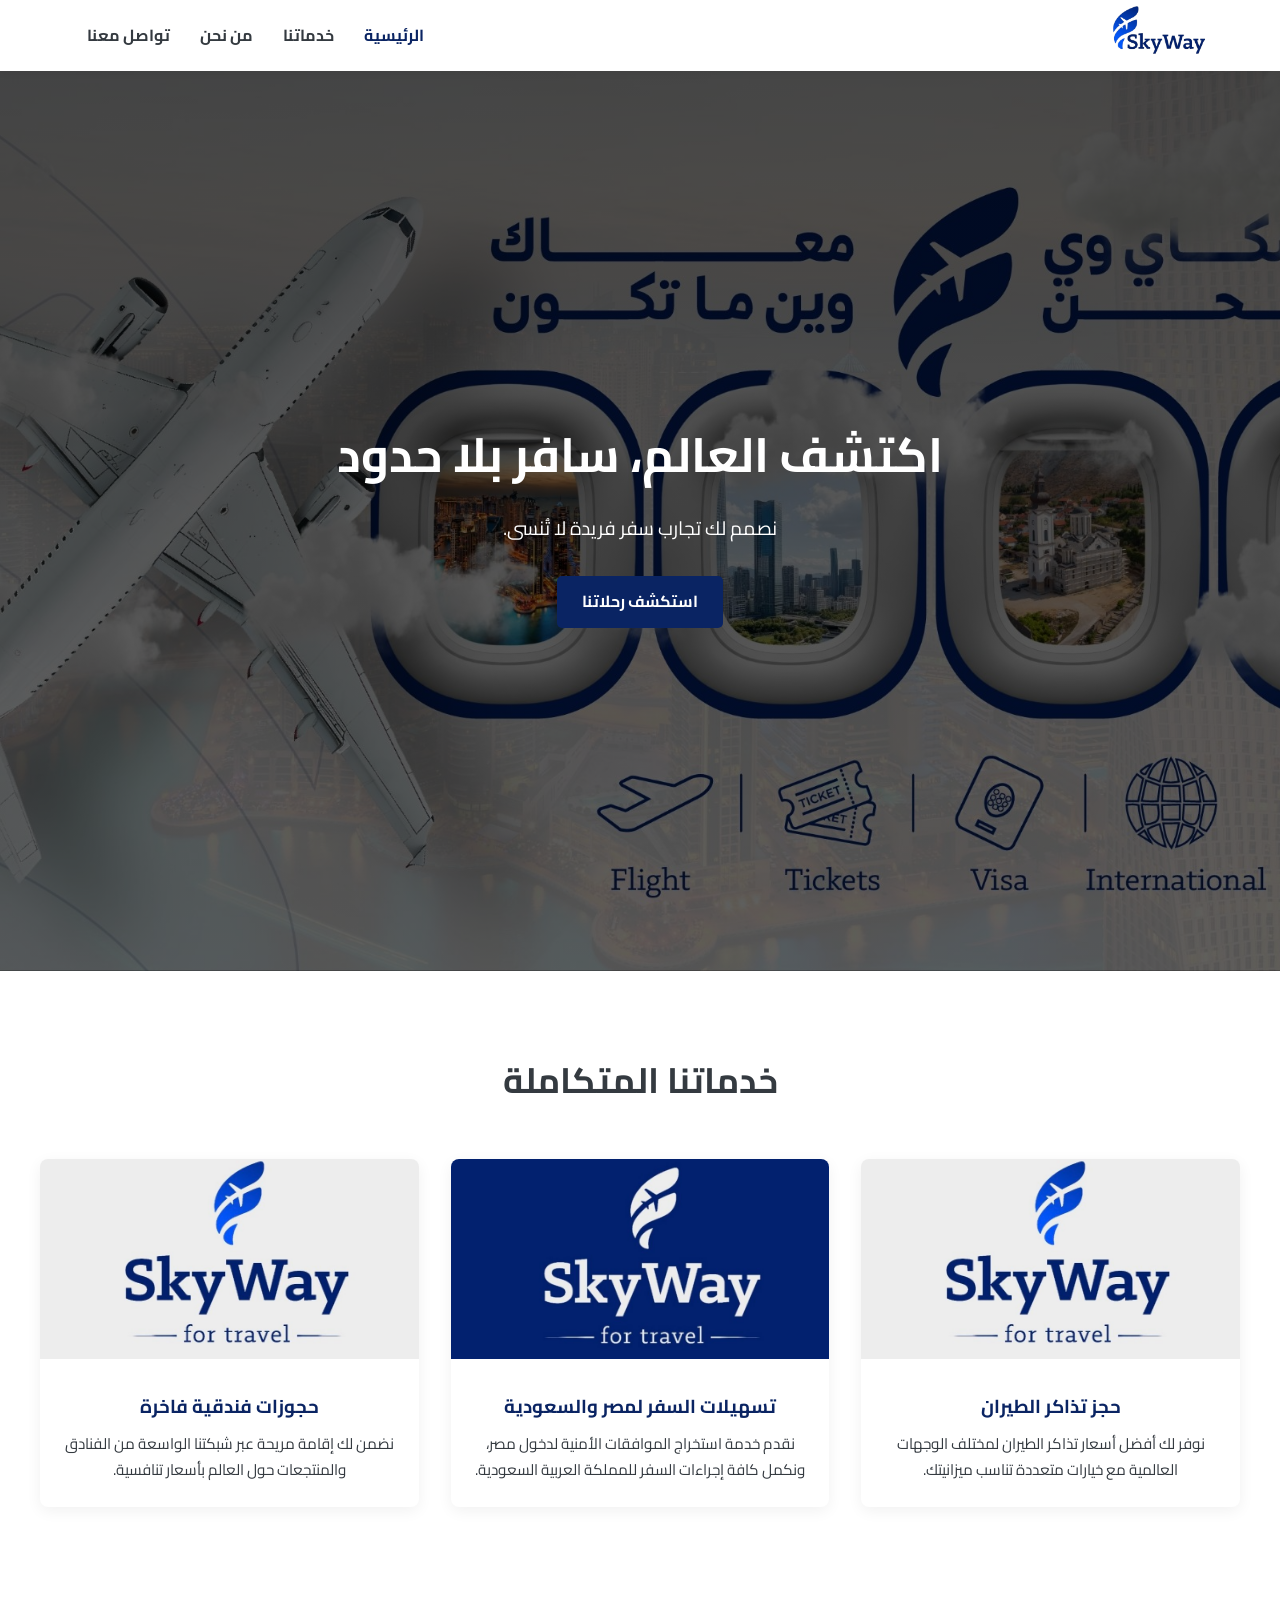
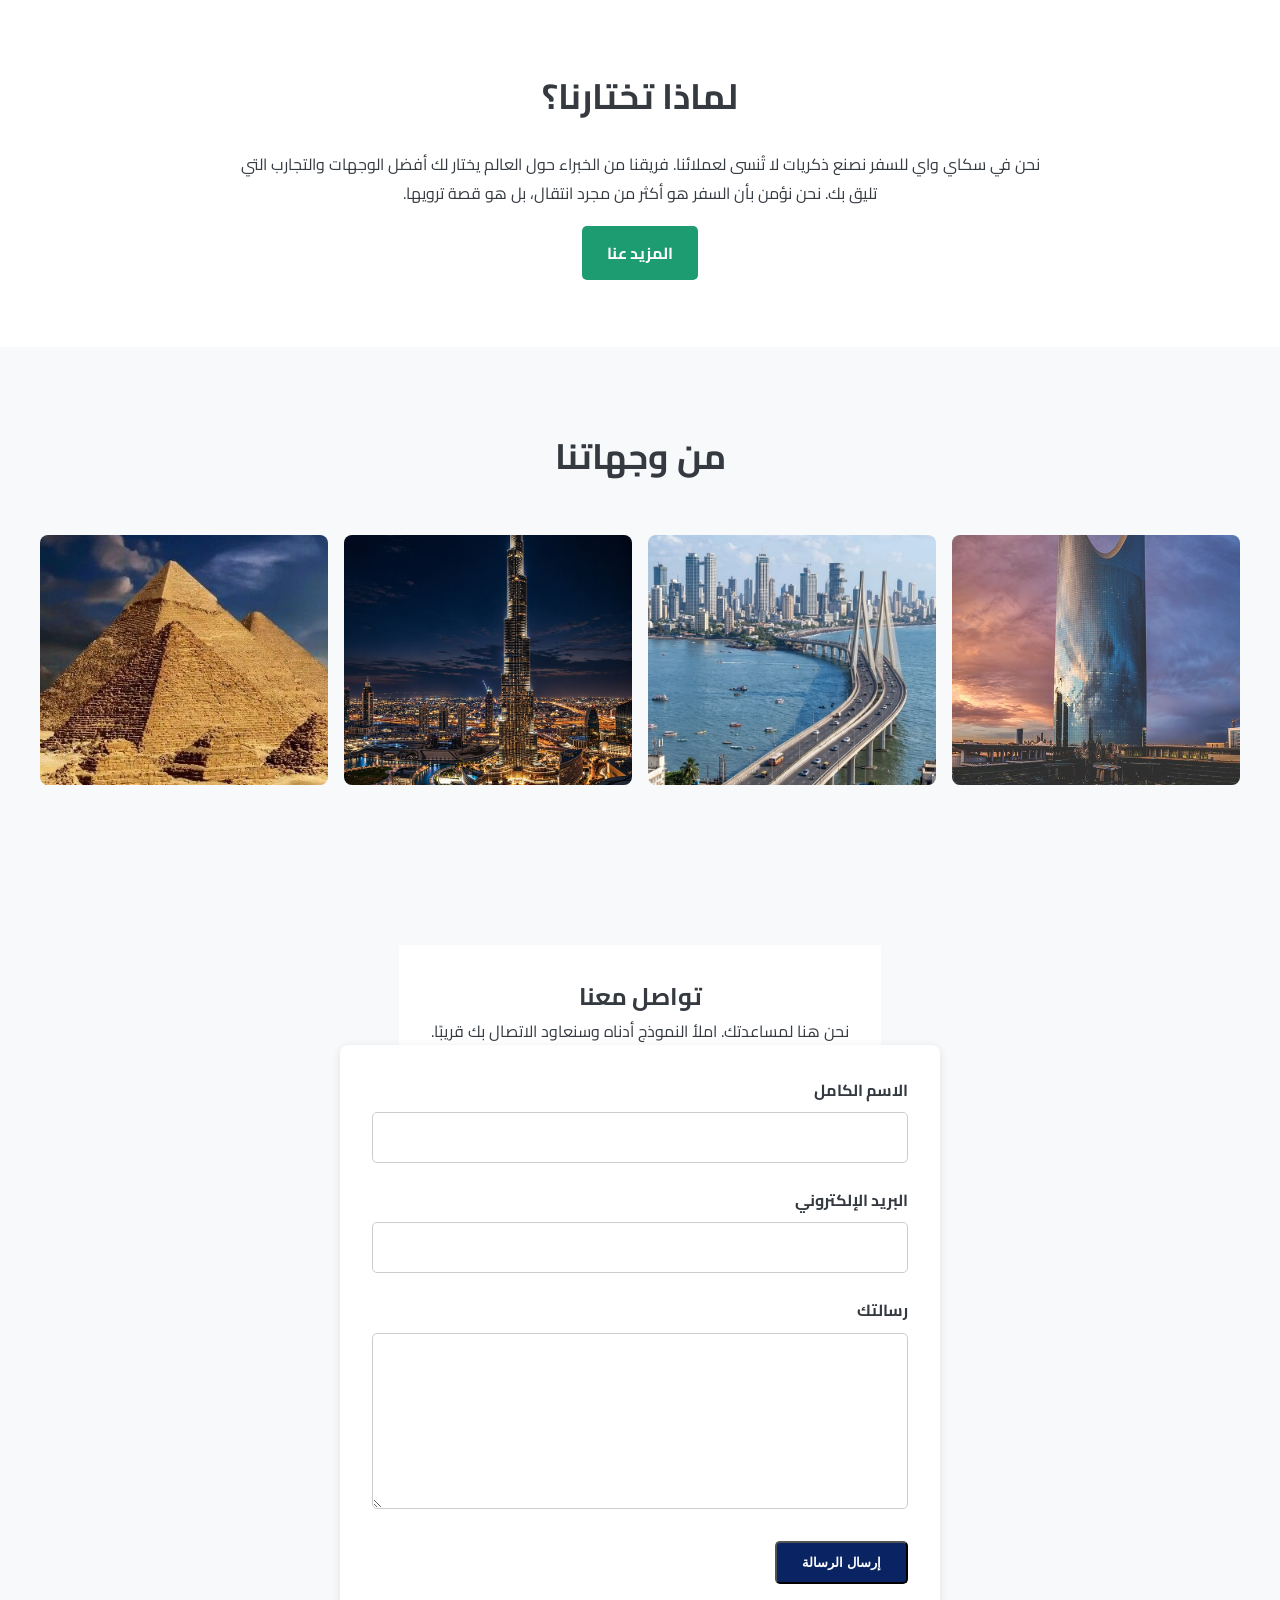
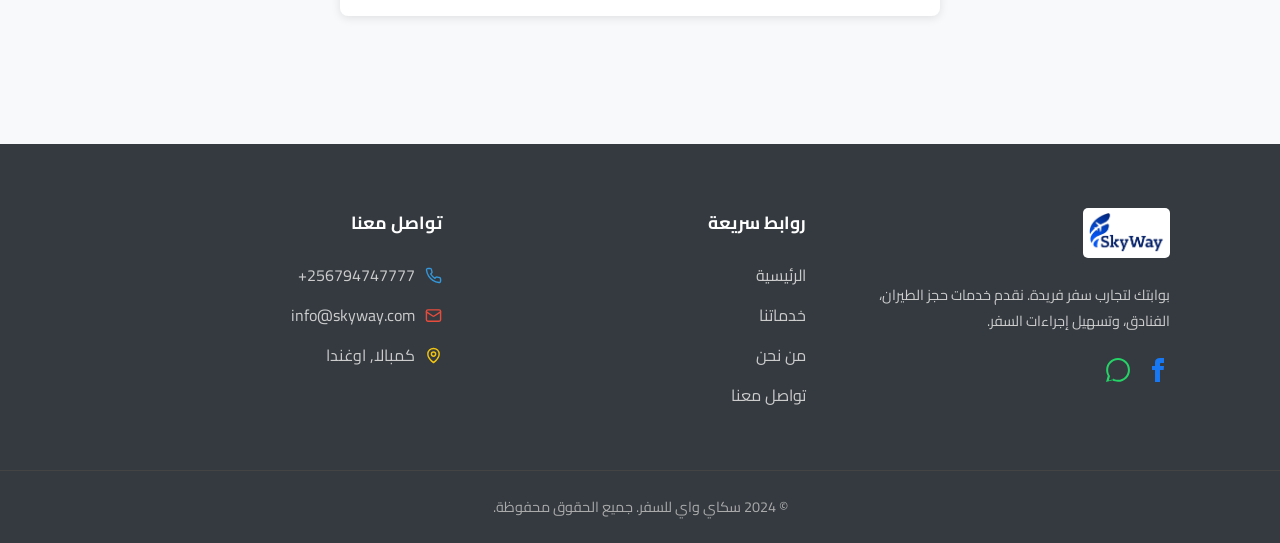
==== index.html @ f2ff0765 "Add files via upload" ====
<!DOCTYPE html>
<html lang="ar" dir="rtl">
<head>
    <meta charset="UTF-8">
    <meta name="viewport" content="width=device-width, initial-scale=1.0">
    <title>سكاي واي للسفر | استكشف العالم معنا</title>
    <meta name="description" content="سكاي واي للسفر، وكالتك الرائدة لتنظيم رحلات أحلامك. اكتشف أفضل الوجهات السياحية والعروض الحصرية.">
    <!-- ربط ملف الأنماط الرئيسي -->
    <link rel="stylesheet" href="assets/css/style.css">
    <link rel="stylesheet" href="assets/css/menu-style.css"> <!-- ملف القائمة الجديد -->

      <link rel="icon" type="image/x-icon" href="favicon.ico">

</head>
<body>

    <!-- قسم الترويسة (الهيدر) -->
    <header class="main-header">
        <nav class="navbar">
            <a href="#home" class="logo">
                <img src="assets/images/logo2.png" alt="شعار سكاي واي للسفر">
            </a>
            <ul class="nav-links">
                <li><a href="#home" class="active">الرئيسية</a></li>
                <li><a href="#featured-trips">خدماتنا</a></li>
                <li><a href="#about">من نحن</a></li>
                <li><a href="#contact">تواصل معنا</a></li>
            </ul>
            <!-- أيقونة القائمة (Hamburger) -->
            <button class="hamburger-menu" aria-label="Toggle navigation">
                <span class="bar"></span>
                <span class="bar"></span>
                <span class="bar"></span>
            </button>
        </nav>
    </header>
<div id="home"></div>
    <!-- المحتوى الرئيسي للصفحة -->
    <main>
        <!-- قسم البطل (Hero Section) -->
        <section id="hero" class="hero">
            <h1>اكتشف العالم، سافر بلا حدود</h1>
            <p>نصمم لك تجارب سفر فريدة لا تُنسى.</p>
            <a href="#featured-trips" class="cta-button">استكشف رحلاتنا</a>
        </section>

        <!-- قسم أبرز الرحلات -->
        <section id="featured-trips" class="featured-services">
            <h2>خدماتنا المتكاملة</h2>
            <div class="services-grid">
                <div class="service-card reveal">
                    <img src="assets/images/sky-1.jpg" alt="حجز تذاكر طيران">
                    <h3>حجز تذاكر الطيران</h3>
                    <p>نوفر لك أفضل أسعار تذاكر الطيران لمختلف الوجهات العالمية مع خيارات متعددة تناسب ميزانيتك.</p>
                </div>
                <div class="service-card reveal">
                    <img src="assets/images/sky-2.jpg" alt="تسهيلات السفر لمصر والسعودية">
                    <h3>تسهيلات السفر لمصر والسعودية</h3>
                    <p>نقدم خدمة استخراج الموافقات الأمنية لدخول مصر، ونكمل كافة إجراءات السفر للمملكة العربية السعودية.</p>
                </div>
                <div class="service-card reveal">
                    <img src="assets/images/sky-1.jpg" alt="حجوزات فندقية">
                    <h3>حجوزات فندقية فاخرة</h3>
                    <p>نضمن لك إقامة مريحة عبر شبكتنا الواسعة من الفنادق والمنتجعات حول العالم بأسعار تنافسية.</p>
                </div>
            </div>
        </section>

        <!-- نبذة عنا -->
        <section id="about" class="about-snippet">
            <h2>لماذا تختارنا؟</h2>
            <p> نحن في سكاي واي للسفر نصنع ذكريات لا تُنسى لعملائنا. فريقنا من الخبراء حول العالم يختار لك أفضل الوجهات والتجارب التي تليق بك. نحن نؤمن بأن السفر هو أكثر من مجرد انتقال، بل هو قصة ترويها.</p>
            <a href="about.html" class="cta-button secondary">المزيد عنا</a>
        </section>

        <!-- معرض الصور (وجهاتنا) -->
        <section class="portfolio-gallery">
            <h2>من وجهاتنا</h2>
            <div class="gallery-grid">
                <img src="assets/images/saudi.jpg" alt="وجهة سياحية 1">
                <img src="assets/images/india.jpg" alt="وجهة سياحية 2">
                <img src="assets/images/uae.jpg" alt="وجهة سياحية 3">
                <img src="assets/images/egypt.jpg" alt="وجهة سياحية 4">
            </div>
        </section>

        <!-- قسم التواصل -->
        <section id="contact" class="contact-form-section">
            <div class="page-header" style="border: none; padding-bottom: 0;">
                <h2>تواصل معنا</h2>
                <p>نحن هنا لمساعدتك. املأ النموذج أدناه وسنعاود الاتصال بك قريبًا.</p>
            </div>
            <form class="contact-form" action="https://formsubmit.co/ahcinbox1@gmail.com" method="POST">
                <div class="form-group">
                    <label for="name">الاسم الكامل</label>
                    <input type="text" id="name" name="name" required>
                </div>
                <div class="form-group">
                    <label for="email">البريد الإلكتروني</label>
                    <input type="email" id="email" name="email" required>
                </div>
                <div class="form-group">
                    <label for="message">رسالتك</label>
                    <textarea id="message" name="message" rows="6" required></textarea>
                </div>
                <button type="submit" class="cta-button">إرسال الرسالة</button>
            </form>
        </section>
    </main>

    <!-- قسم التذييل (الفوتر) -->
    <footer class="main-footer">
        <div class="container footer-container">
            <!-- قسم العلامة التجارية -->
            <div class="footer-brand">
                <img src="assets/images/logo2.png" alt="شعار سكاي واي للسفر" class="footer-logo">
                <p class="brand-description">
                    بوابتك لتجارب سفر فريدة. نقدم خدمات حجز الطيران، الفنادق، وتسهيل إجراءات السفر.
                </p>
                <div class="footer-social">
                    <a href="https://www.facebook.com/share/1LJ4h5y8WU/?mibextid=wwXIfr" target="_blank" rel="noopener noreferrer" aria-label="Facebook">
                        <svg xmlns="http://www.w3.org/2000/svg" width="24" height="24" viewBox="0 0 24 24" fill="currentColor"><path d="M9 8h-3v4h3v12h5v-12h3.642l.358-4h-4v-1.667c0-.955.192-1.333 1.115-1.333h2.885v-5h-3.808c-3.596 0-5.192 1.583-5.192 4.615v3.385z"/></svg>
                    </a>
                    <a href="https://wa.me/256794747777" target="_blank" rel="noopener noreferrer" aria-label="WhatsApp">
                        <svg xmlns="http://www.w3.org/2000/svg" width="24" height="24" viewBox="0 0 24 24" fill="currentColor"><path d="M.057 24l1.687-6.163c-1.041-1.804-1.588-3.849-1.587-5.946.003-6.556 5.338-11.891 11.893-11.891 3.181.001 6.167 1.24 8.413 3.488 2.245 2.248 3.481 5.236 3.48 8.414-.003 6.557-5.338 11.892-11.894 11.892-1.99-.001-3.951-.5-5.688-1.448l-6.305 1.654zm6.597-3.807c1.676.995 3.276 1.591 5.392 1.592 5.448 0 9.886-4.434 9.889-9.885.002-5.462-4.415-9.89-9.881-9.892-5.452 0-9.887 4.434-9.889 9.884-.001 2.225.651 4.315 1.847 6.061l-1.219 4.446 4.62-1.217z"/></svg>
                    </a>
                </div>
            </div>
            <!-- قسم الروابط السريعة -->
            <nav class="footer-links">
                <h4>روابط سريعة</h4>
                <a href="index.html">الرئيسية</a>
                <a href="#featured-trips">خدماتنا</a>
                <a href="about.html">من نحن</a>
                <a href="#contact">تواصل معنا</a>
            </nav>
            <!-- قسم معلومات التواصل -->
            <div class="footer-contact">
                <h4>تواصل معنا</h4>
                <a href="tel:+256794747777" class="contact-item">
                    <svg xmlns="http://www.w3.org/2000/svg" width="17" height="17" viewBox="0 0 24 24" fill="none" stroke="currentColor" stroke-width="2" stroke-linecap="round" stroke-linejoin="round"><path d="M22 16.92v3a2 2 0 0 1-2.18 2 19.79 19.79 0 0 1-8.63-3.07 19.5 19.5 0 0 1-6-6 19.79 19.79 0 0 1-3.07-8.67A2 2 0 0 1 4.11 2h3a2 2 0 0 1 2 1.72 12.84 12.84 0 0 0 .7 2.81 2 2 0 0 1-.45 2.11L8.09 9.91a16 16 0 0 0 6 6l1.27-1.27a2 2 0 0 1 2.11-.45 12.84 12.84 0 0 0 2.81.7A2 2 0 0 1 22 16.92z"></path></svg>
                    <span>256794747777+</span>
                </a>
                <a href="mailto:info@skyway.com" class="contact-item">
                    <svg xmlns="http://www.w3.org/2000/svg" width="17" height="17" viewBox="0 0 24 24" fill="none" stroke="currentColor" stroke-width="2" stroke-linecap="round" stroke-linejoin="round"><rect x="2" y="4" width="20" height="16" rx="2"></rect><path d="m22 7-8.97 5.7a1.94 1.94 0 0 1-2.06 0L2 7"></path></svg>
                    <span>info@skyway.com</span>
                </a>
                <span class="contact-item location-item">
                    <svg xmlns="http://www.w3.org/2000/svg" width="17" height="17" viewBox="0 0 24 24" fill="none" stroke="currentColor" stroke-width="2" stroke-linecap="round" stroke-linejoin="round"><path d="M20 10c0 6-8 12-8 12s-8-6-8-12a8 8 0 0 1 16 0Z"></path><circle cx="12" cy="10" r="3"></circle></svg>
                    <span>كمبالا, اوغندا</span>
                </span>
            </div>
        </div>
        <div class="footer-bottom">
            <p>&copy; 2024 سكاي واي للسفر. جميع الحقوق محفوظة.</p>
        </div>
    </footer>

    <!-- ربط ملف جافاسكريبت الرئيسي (قبل إغلاق الـ body لتحسين الأداء) -->
    <script src="assets/js/main.js"></script>
    <script src="assets/js/animation.js"></script> <!-- ملف الأنيميشن الجديد -->
</body>
</html>
---- assets/css/style.css ----
@import url('https://fonts.googleapis.com/css2?family=Cairo:wght@400;700&display=swap');

/* --- متغيرات الألوان والخطوط (CSS Variables) --- */
:root {
    --primary-color: #0A2463; /* أزرق داكن */
    --secondary-color: #343A40;  /* رمادي غامق للنصوص */
    --accent-color: #D9B44A; /* لون ذهبي/رملي */
    --background-color: #F8F9FA; /* أبيض مائل للرمادي */
    --white-color: #ffffff;
    --main-font: 'Cairo', sans-serif;
}

/* --- إعادة تعيين الأنماط الأساسية (Reset) --- */
* {
    margin: 0;
    padding: 0;
    box-sizing: border-box;
}
html {
    scroll-behavior: smooth;
}
body {
    font-family: var(--main-font);
    line-height: 1.7;
    color: var(--secondary-color);
    background-color: var(--background-color);
    direction: rtl; /* تحديد اتجاه الصفحة */
}

/* --- تنسيقات عامة --- */
.container {
    max-width: 1100px;
    margin: auto;
    padding: 0 20px;
}

a {
    text-decoration: none;
    color: var(--primary-color);
}

ul {
    list-style: none;
}

/* --- الترويسة والشريط العلوي --- */
.main-header {
    background: var(--white-color);
    box-shadow: 0 2px 8px rgba(0,0,0,0.05);
    padding: 0.4rem 0;
    position: sticky;
    top: 0;
    z-index: 100;
}

.navbar {
    display: flex;
    justify-content: space-between;
    align-items: center;
    max-width: 1200px;
    margin: 0 auto;
    padding: 0 2rem;
}

.logo img {
    height: 50px;
}

.nav-links {
    display: flex;
}

.nav-links li {
    padding: 0 15px;
}

.nav-links a {
    color: var(--secondary-color);
    font-weight: bold;
    transition: color 0.3s ease;
}

.nav-links a:hover,
.nav-links a.active {
    color: var(--primary-color);
}

/* أيقونة القائمة (Hamburger) */
.hamburger-menu {
    display: none; /* تكون مخفية على الشاشات الكبيرة */
    flex-direction: column;
    justify-content: space-around;
    width: 30px;
    height: 25px;
    background: transparent;
    border: none;
    cursor: pointer;
    padding: 0;
    z-index: 1000; /* للتأكد من أنها فوق كل العناصر */
}

.hamburger-menu .bar {
    height: 3px;
    width: 100%;
    background-color: var(--secondary-color);
    border-radius: 10px;
    transition: all 0.3s ease-in-out;
}

/* --- قسم البطل (Hero) --- */
.hero {
    background: linear-gradient(rgba(0, 0, 0, 0.7), rgba(0, 0, 0, 0.6)), url('../images/skyway1.jpg') no-repeat center center/cover;
    color: var(--white-color);
    height: 100vh; /* جعل القسم يملأ الشاشة */
    display: flex;
    flex-direction: column;
    justify-content: center;
    align-items: center;
    text-align: center;
    padding: 0 20px;
}

.hero h1 {
    font-size: 3rem;
    font-weight: 700;
    margin-bottom: 1rem;
}

.hero p {
    font-size: 1.2rem;
    margin-bottom: 2rem;
}

.cta-button {
    background: var(--primary-color);
    color: var(--white-color);
    padding: 12px 25px;
    border-radius: 5px;
    font-weight: bold;
    transition: background 0.3s ease;
}

.cta-button:hover {
    background: #081c4b;
}

/* زر ثانوي */
.cta-button.secondary {
    background-color: #1d9b71;
    color: var(--white-color);
}
.cta-button.secondary:hover {
    background-color: #197556;
}

/* --- قسم الخدمات / الرحلات --- */
.featured-services {
    padding: 5rem 2rem;
    text-align: center;
    background-color: var(--white-color);
}
.featured-services h2 {
    margin-bottom: 3rem;
    font-size: 2.2rem;
    font-weight: 700;
}
.services-grid {
    display: grid;
    grid-template-columns: repeat(auto-fit, minmax(300px, 1fr));
    gap: 2rem;
    max-width: 1200px;
    margin: 0 auto;
}
.service-card {
    background: var(--white-color);
    box-shadow: 0 4px 15px rgba(0,0,0,0.06);
    border-radius: 8px;
    overflow: hidden;
    text-align: center;
    padding-bottom: 1.5rem;
    /* توحيد الانتقالات هنا لتعمل مع الأنيميشن والتحويم */
    transition: transform 0.8s ease-out, opacity 0.8s ease-out, box-shadow 0.3s ease;
}
.service-card:hover {
    /* نستخدم transform: translateY(-10px) مع الحفاظ على القيمة الحالية للتحريك الأفقي */
    /* هذا يمنع التعارض مع أنيميشن الظهور */
    transform: translateY(-10px) translateX(var(--tw-translate-x, 0));
    box-shadow: 0 12px 25px rgba(0,0,0,0.1);
}
.service-card img {
    width: 100%;
    height: 200px;
    object-fit: cover;
}
.service-card h3 {
    color: var(--primary-color);
    margin: 1.5rem 0 0.5rem;
}
.service-card p {
    padding: 0 1.5rem;
    font-size: 0.95rem;
}

/* --- أنماط الأنيميشن للبطاقات --- */
/* الحالة الأولية للبطاقات (مخفية) */
.reveal {
    opacity: 0;
    transform: translateY(60px); /* تبدأ من الأسفل قليلاً */
    transition: all 0.5s ease-out;
}

/* حالة الظهور عند التمرير (عند إضافة كلاس .active) */
.reveal.active {
    opacity: 1;
    transform: translateY(0);
}

/* تعديل تأثير التحويم ليعمل مع الأنيميشن الجديد */
.service-card:hover {
    /* نرفع البطاقة للأعلى عند التحويم */
    transform: translateY(-10px);
    box-shadow: 0 12px 25px rgba(0,0,0,0.1);
}

/* التأكد من أن تأثير التحويم يعمل بشكل صحيح بعد ظهور البطاقة */
.reveal.active:hover {
    transform: translateY(-10px);
}

/* --- التذييل (Footer) --- */
.main-footer {
    background: var(--secondary-color);
    color: var(--white-color);
    padding-top: 4rem;
    margin-top: 3rem;
}

.footer-container {
    display: grid;
    grid-template-columns: repeat(auto-fit, minmax(250px, 1fr));
    gap: 2rem;
    padding-bottom: 3rem;
}

.footer-brand .footer-logo {
    height: 50px;
    margin-bottom: 1rem;
    background-color: white;
    padding: 5px;
    border-radius: 5px;
}

.brand-description {
    font-size: 0.9rem;
    line-height: 1.8;
    color: #ccc;
    max-width: 300px;
}

.footer-social {
    display: flex;
    gap: 1rem;
    margin-top: 1.5rem;
}

.footer-social a {
    color: #ccc;
    transition: color 0.3s ease, transform 0.3s ease;
}

.footer-social a:hover {
    color: var(--white-color);
    transform: scale(1.1);
}

/* --- تلوين أيقونات التواصل الاجتماعي --- */
.footer-social a[aria-label="Facebook"] {
    color: #1877F2; /* لون فيسبوك الرسمي */
}
.footer-social a[aria-label="Facebook"]:hover {
    color: #4a9aff;
}
.footer-social a[aria-label="WhatsApp"] {
    color: #25D366; /* لون واتساب الرسمي */
}
.footer-social a[aria-label="WhatsApp"]:hover {
    color: #40f780;
}

/* --- تلوين أيقونات معلومات التواصل --- */
.contact-item[href^="tel:"] svg {
    stroke: #3498db; /* أزرق */
}
.contact-item[href^="mailto:"] svg {
    stroke: #e74c3c; /* أحمر */
}
.location-item svg {
    stroke: #f1c40f; /* أصفر */
}

.footer-links h4,
.footer-contact h4 {
    font-size: 1.1rem;
    margin-bottom: 1.5rem;
    position: relative;
}

.footer-links a,
.contact-item {
    display: block;
    color: #ccc;
    margin-bottom: 0.8rem;
    transition: color 0.3s ease;
}

.footer-links a:hover,
.contact-item:hover {
    color: var(--white-color);
}

.contact-item {
    display: flex;
    align-items: center;
    gap: 10px;
}

.contact-item svg {
    flex-shrink: 0;
}

.footer-bottom {
    border-top: 1px solid #444;
    text-align: center;
    padding: 1.5rem 0;
    font-size: 0.9rem;
    color: #aaa;
}

/* --- صفحة التواصل --- */
.page-header {
    background: var(--white-color);
    padding: 2rem;
    text-align: center;
    border-bottom: 1px solid #ddd;
}

.contact-form-section {
    padding: 5rem 2rem;
    flex-direction: column;
    align-items: center;
    display: flex;
    justify-content: center;
}

.contact-form {
    background: var(--white-color);
    padding: 2rem;
    border-radius: 8px;
    box-shadow: 0 2px 10px rgba(0,0,0,0.1);
    width: 100%;
    max-width: 600px;
}

.form-group {
    margin-bottom: 1.5rem;
}

.form-group label {
    display: block;
    margin-bottom: 8px;
    font-weight: bold;
}

.form-group input,
.form-group textarea {
    width: 100%;
    padding: 12px;
    border: 1px solid #ccc;
    border-radius: 5px;
    font-family: var(--main-font);
}

.form-group input:focus,
.form-group textarea:focus {
    outline: none;
    border-color: var(--primary-color);
}

/* --- نبذة عنا (Snippet) --- */
.about-snippet {
    background: var(--white-color);
    text-align: center;
    padding: 5rem 2rem;
}
.about-snippet h2 {
    margin-bottom: 1.5rem;
    font-size: 2.2rem;
    font-weight: 700;
}
.about-snippet p {
    max-width: 800px;
    margin: 0 auto 2rem auto;
    line-height: 1.8;
}

/* --- معرض الصور --- */
.portfolio-gallery {
    padding: 5rem 2rem;
    text-align: center;
}
.portfolio-gallery h2 {
    margin-bottom: 3rem;
    font-size: 2.2rem;
    font-weight: 700;
}
.gallery-grid {
    display: grid;
    grid-template-columns: repeat(auto-fit, minmax(250px, 1fr));
    gap: 1rem;
    max-width: 1200px;
    margin: 0 auto;
}
.gallery-grid img {
    width: 100%;
    height: 250px;
    object-fit: cover;
    border-radius: 8px;
    transition: transform 0.3s ease, box-shadow 0.3s ease;
}
.gallery-grid img:hover {
    transform: scale(1.05);
    box-shadow: 0 8px 15px rgba(0,0,0,0.2);
}

/* --- التجاوب مع الشاشات (Responsive Design) --- */
@media (max-width: 768px) {
    .hamburger-menu {
        display: flex; /* إظهار الأيقونة على الشاشات الصغيرة */
    } 

    .hero h1 {
        font-size: 2.2rem;
    }

    .featured-services h2,
    .about-snippet h2,
    .portfolio-gallery h2 {
        font-size: 1.8rem;
    }

    .footer-container {
        grid-template-columns: 1fr;
        text-align: center;
    }

    /* توسيط محتوى الفوتر على الموبايل */
    .footer-brand, .footer-contact {
        display: flex;
        flex-direction: column;
        align-items: center;
    }
    .contact-item {
        justify-content: center;
    }

    .footer-social {
        justify-content: center;
    }

    /* --- تعديلات معرض الصور ليصبح سلايدر على الموبايل --- */
    .gallery-grid {
        display: flex;
        overflow-x: auto; /* تفعيل التمرير الأفقي */
        scroll-snap-type: x mandatory; /* لجعل التمرير ينجذب للصور */
        scroll-behavior: smooth; /* لتمرير سلس عبر جافاسكريبت */
        -webkit-overflow-scrolling: touch; /* تحسين التمرير على أجهزة أبل */
        padding-bottom: 1rem; /* مساحة إضافية بالأسفل */
        gap: 1rem;
    }

    /* إخفاء شريط التمرير */
    .gallery-grid::-webkit-scrollbar {
        display: none;
    }
    .gallery-grid {
        -ms-overflow-style: none;  /* IE and Edge */
        scrollbar-width: none;  /* Firefox */
    }

    .gallery-grid img {
        flex: 0 0 90%; /* كل صورة تأخذ 90% من عرض الحاوية */
        height: 200px;
        scroll-snap-align: center; /* محاذاة الصورة في المنتصف عند التمرير */
    }
}
---- assets/css/menu-style.css ----
/* assets/css/menu-style.css */

/* هذا الملف يحتوي على تنسيقات القائمة الجانبية (Hamburger Menu) فقط */

@media (max-width: 768px) {
    /* تنسيق حاوية الروابط لتصبح قائمة عمودية */
    .nav-links {
        position: fixed;
        top: 0;
        right: -100%; /* تبدأ مخفية خارج الشاشة */
        width: 250px;
        height: 100vh;
        background-color: var(--secondary-color);
        display: flex;
        flex-direction: column;
        align-items: center;
        justify-content: flex-start;
        padding-top: 6rem;
        transition: right 0.4s ease-in-out;
        box-shadow: -5px 0 15px rgba(0,0,0,0.2);
        z-index: 99;
    }

    /* كلاس يتم إضافته عبر جافاسكريبت لإظهار القائمة */
    .nav-links.active {
        right: 0;
    }

    /* تنسيق الروابط داخل القائمة */
    .nav-links li {
        margin: 1.5rem 0;
    }

    .nav-links a {
        color: var(--white-color);
        font-size: 1.2rem;
    }

    .nav-links a:hover,
    .nav-links a.active {
        color: #4067c0;
    }

    /* تأثير X على أيقونة القائمة عند الفتح */
    .hamburger-menu.active .bar:nth-child(2) {
        opacity: 0;
    }
    .hamburger-menu.active .bar:nth-child(1) {
        transform: translateY(8px) rotate(45deg);
    }
    .hamburger-menu.active .bar:nth-child(3) {
        transform: translateY(-8px) rotate(-45deg);
    }
}
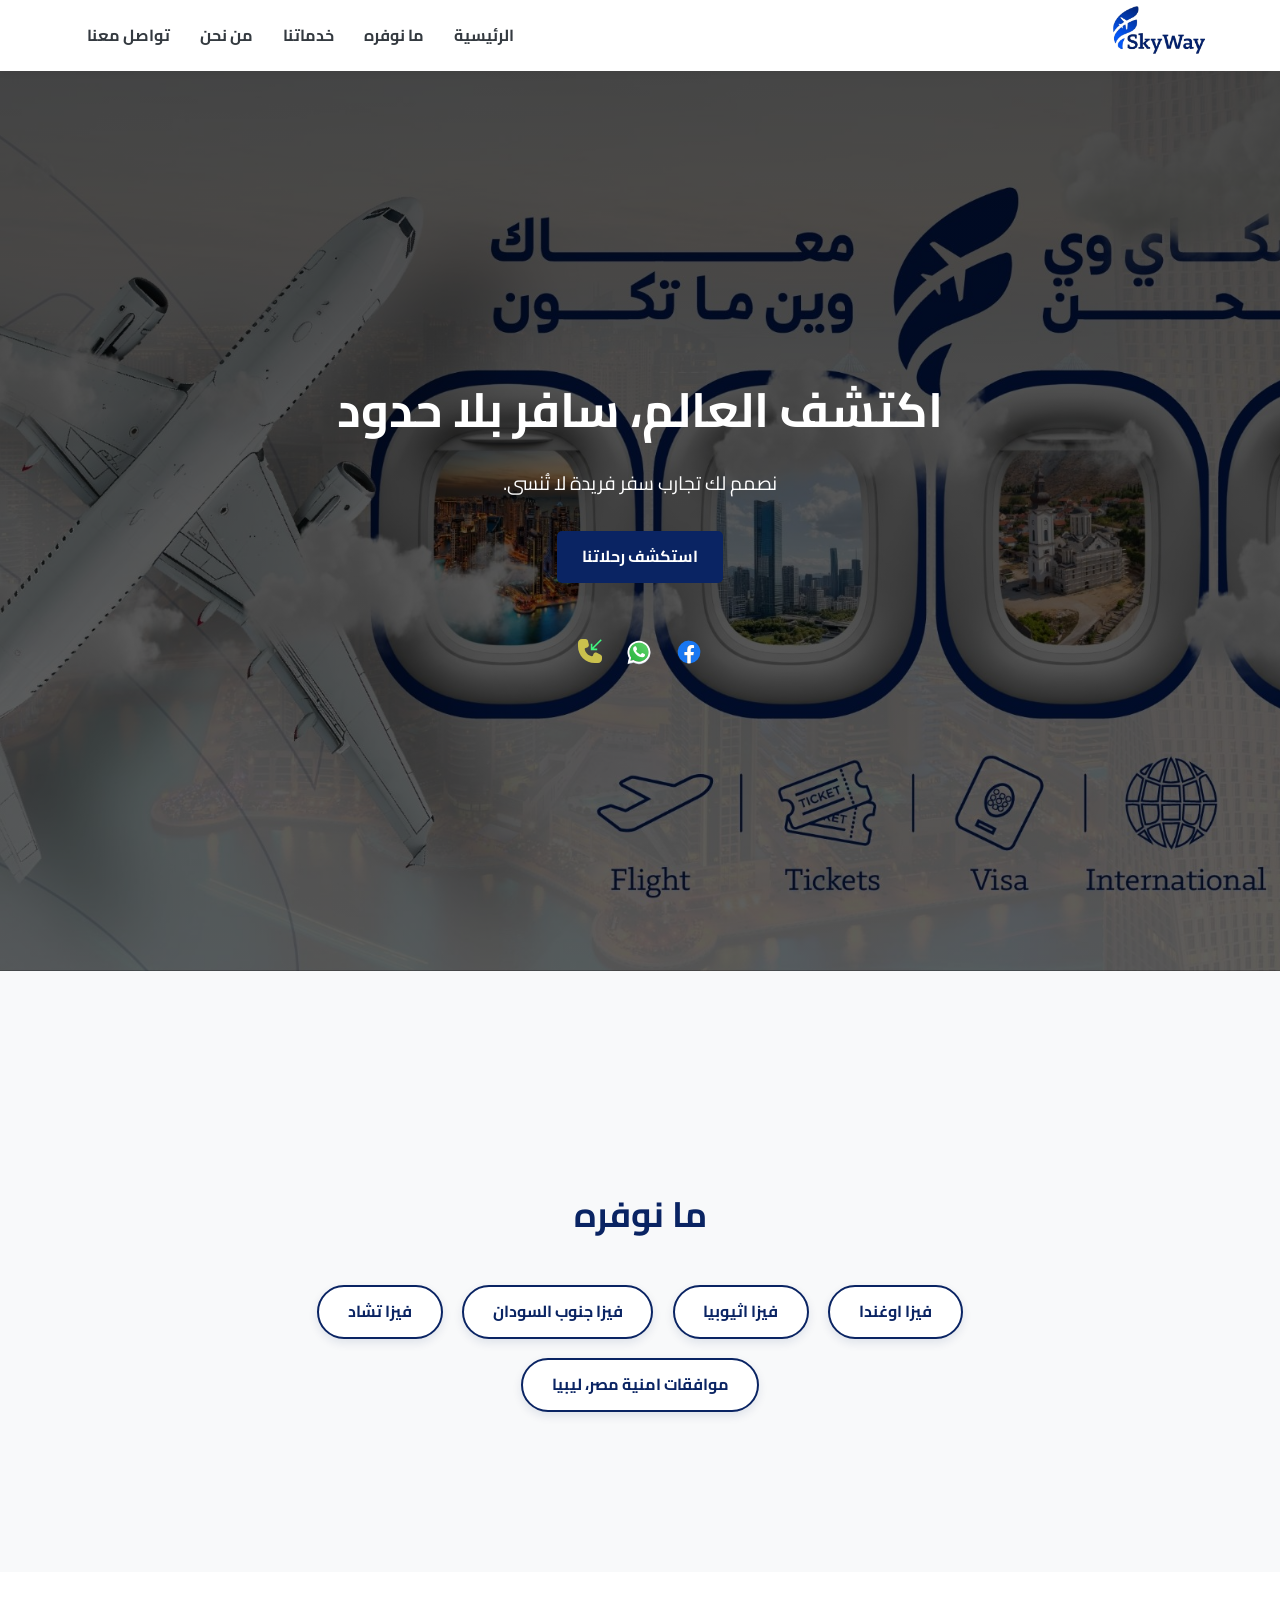
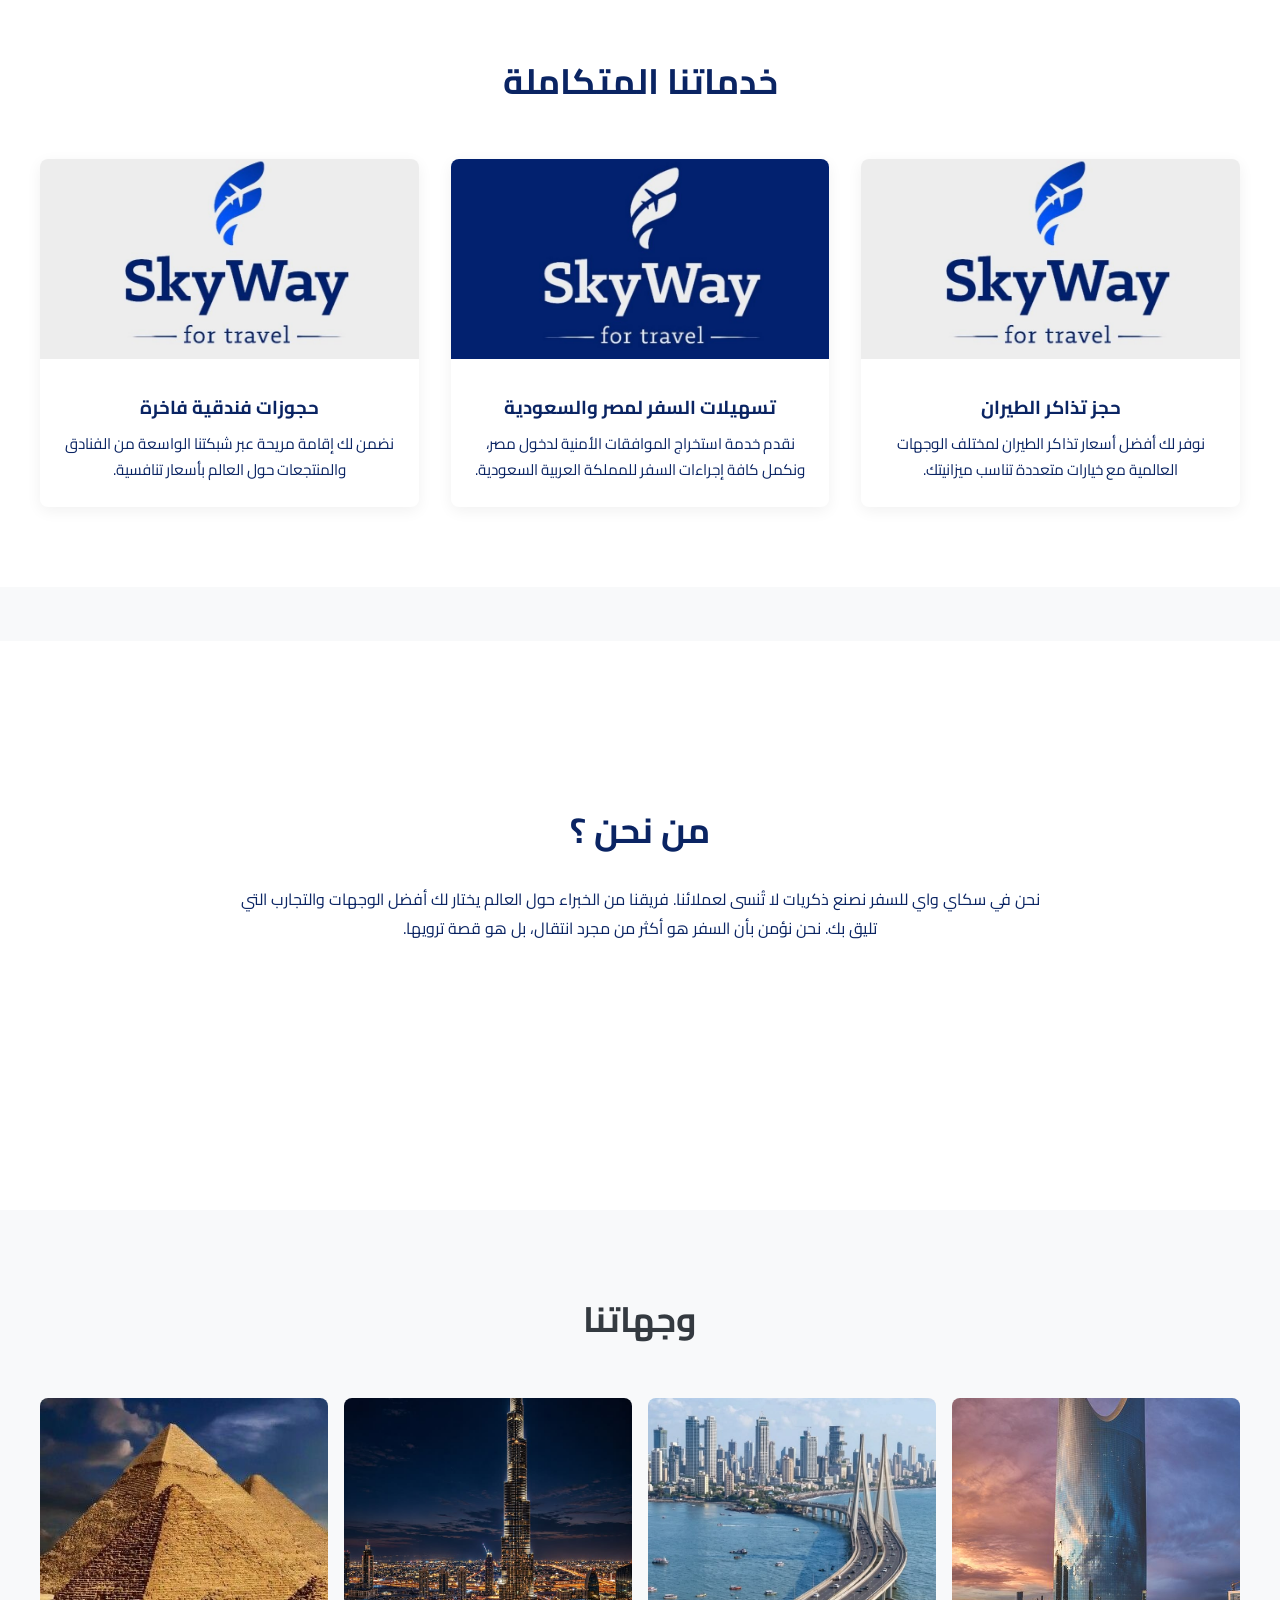
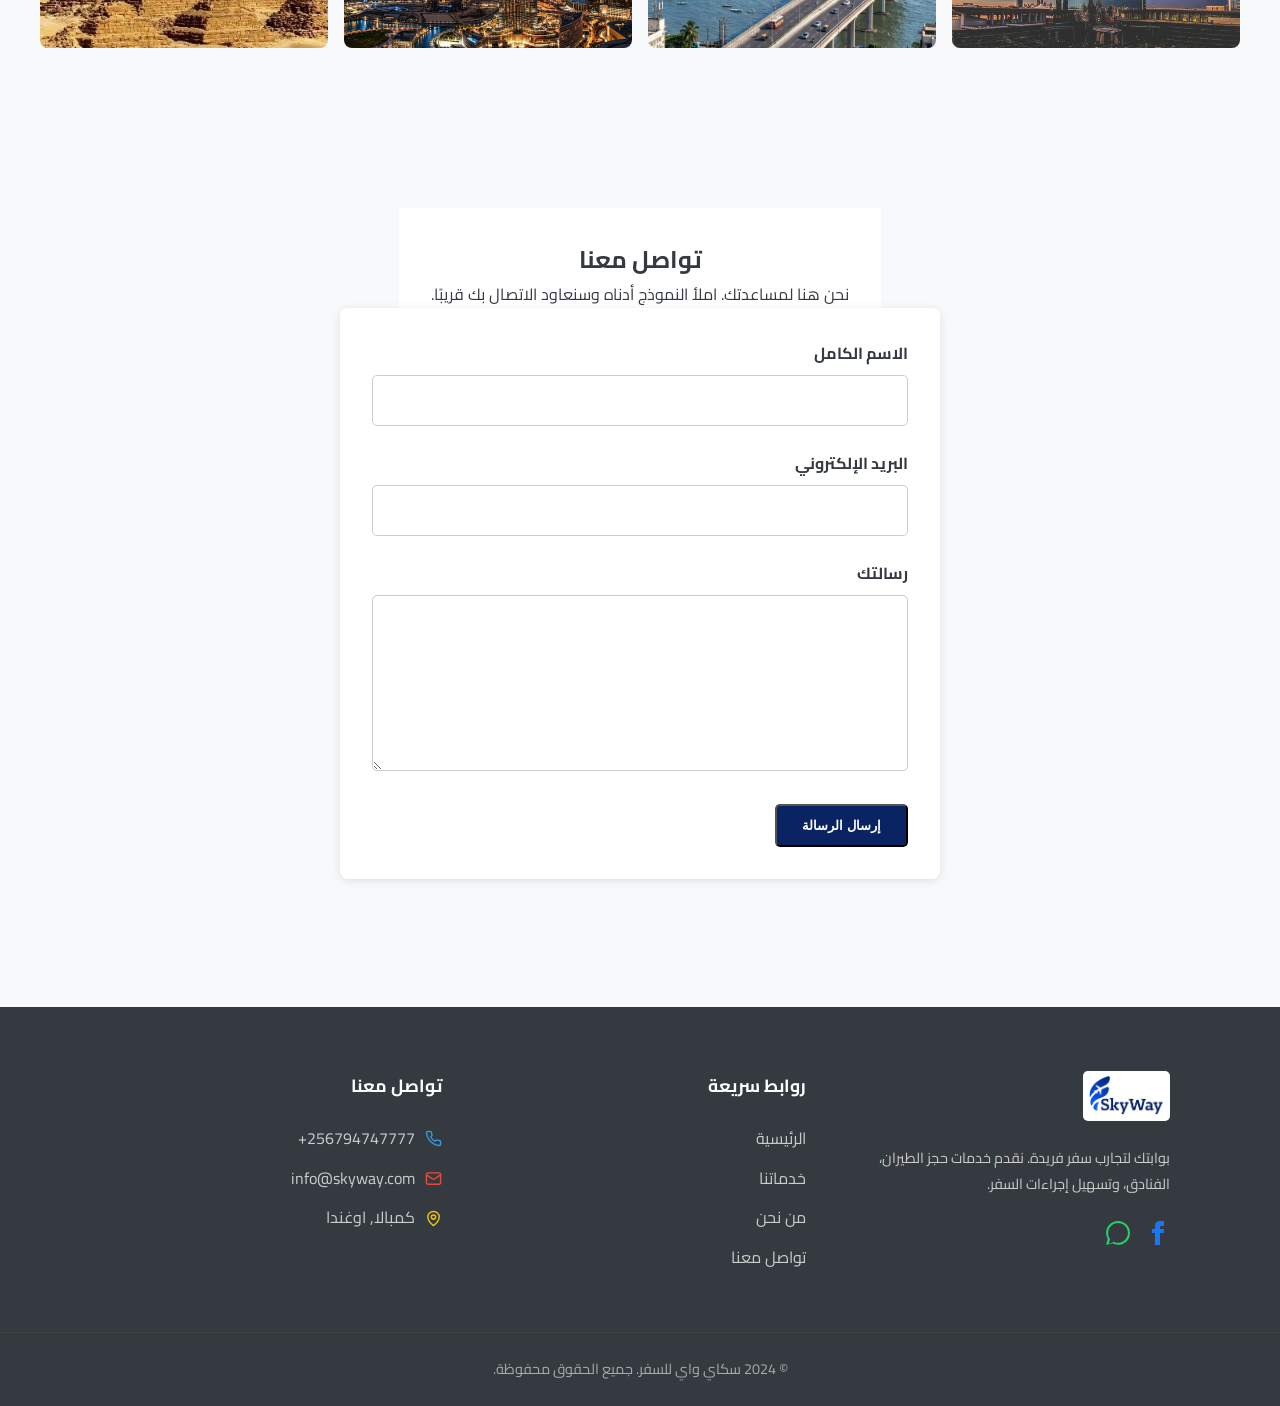
==== commit bd23ab64: "Add files via upload" ====
--- a/index.html
+++ b/index.html
@@ -21,7 +21,8 @@
                 <img src="assets/images/logo2.png" alt="شعار سكاي واي للسفر">
             </a>
             <ul class="nav-links">
-                <li><a href="#home" class="active">الرئيسية</a></li>
+                <li><a href="#home" class="">الرئيسية</a></li>
+                <li><a href="#offer">ما نوفره</a></li>
                 <li><a href="#featured-trips">خدماتنا</a></li>
                 <li><a href="#about">من نحن</a></li>
                 <li><a href="#contact">تواصل معنا</a></li>
@@ -42,6 +43,41 @@
             <h1>اكتشف العالم، سافر بلا حدود</h1>
             <p>نصمم لك تجارب سفر فريدة لا تُنسى.</p>
             <a href="#featured-trips" class="cta-button">استكشف رحلاتنا</a>
+            <div class="hero-social-icons">
+                <a href="https://www.facebook.com/share/1LJ4h5y8WU/?mibextid=wwXIfr" target="_blank" rel="noopener noreferrer" aria-label="Facebook">
+<svg width="26px" height="26px" viewBox="0 0 16 16" xmlns="http://www.w3.org/2000/svg" fill="none"><path fill="#1877F2" d="M15 8a7 7 0 00-7-7 7 7 0 00-1.094 13.915v-4.892H5.13V8h1.777V6.458c0-1.754 1.045-2.724 2.644-2.724.766 0 1.567.137 1.567.137v1.723h-.883c-.87 0-1.14.54-1.14 1.093V8h1.941l-.31 2.023H9.094v4.892A7.001 7.001 0 0015 8z"/><path fill="#ffffff" d="M10.725 10.023L11.035 8H9.094V6.687c0-.553.27-1.093 1.14-1.093h.883V3.87s-.801-.137-1.567-.137c-1.6 0-2.644.97-2.644 2.724V8H5.13v2.023h1.777v4.892a7.037 7.037 0 002.188 0v-4.892h1.63z"/></svg>                </a>
+                <a href="https://wa.me/256794747777" target="_blank" rel="noopener noreferrer" aria-label="WhatsApp">
+<svg width="26px" height="26px" viewBox="0 0 32 32" fill="none" xmlns="http://www.w3.org/2000/svg">
+<path fill-rule="evenodd" clip-rule="evenodd" d="M16 31C23.732 31 30 24.732 30 17C30 9.26801 23.732 3 16 3C8.26801 3 2 9.26801 2 17C2 19.5109 2.661 21.8674 3.81847 23.905L2 31L9.31486 29.3038C11.3014 30.3854 13.5789 31 16 31ZM16 28.8462C22.5425 28.8462 27.8462 23.5425 27.8462 17C27.8462 10.4576 22.5425 5.15385 16 5.15385C9.45755 5.15385 4.15385 10.4576 4.15385 17C4.15385 19.5261 4.9445 21.8675 6.29184 23.7902L5.23077 27.7692L9.27993 26.7569C11.1894 28.0746 13.5046 28.8462 16 28.8462Z" fill="#BFC8D0"/>
+<path d="M28 16C28 22.6274 22.6274 28 16 28C13.4722 28 11.1269 27.2184 9.19266 25.8837L5.09091 26.9091L6.16576 22.8784C4.80092 20.9307 4 18.5589 4 16C4 9.37258 9.37258 4 16 4C22.6274 4 28 9.37258 28 16Z" fill="url(#paint0_linear_87_7264)"/>
+<path fill-rule="evenodd" clip-rule="evenodd" d="M16 30C23.732 30 30 23.732 30 16C30 8.26801 23.732 2 16 2C8.26801 2 2 8.26801 2 16C2 18.5109 2.661 20.8674 3.81847 22.905L2 30L9.31486 28.3038C11.3014 29.3854 13.5789 30 16 30ZM16 27.8462C22.5425 27.8462 27.8462 22.5425 27.8462 16C27.8462 9.45755 22.5425 4.15385 16 4.15385C9.45755 4.15385 4.15385 9.45755 4.15385 16C4.15385 18.5261 4.9445 20.8675 6.29184 22.7902L5.23077 26.7692L9.27993 25.7569C11.1894 27.0746 13.5046 27.8462 16 27.8462Z" fill="white"/>
+<path d="M12.5 9.49989C12.1672 8.83131 11.6565 8.8905 11.1407 8.8905C10.2188 8.8905 8.78125 9.99478 8.78125 12.05C8.78125 13.7343 9.52345 15.578 12.0244 18.3361C14.438 20.9979 17.6094 22.3748 20.2422 22.3279C22.875 22.2811 23.4167 20.0154 23.4167 19.2503C23.4167 18.9112 23.2062 18.742 23.0613 18.696C22.1641 18.2654 20.5093 17.4631 20.1328 17.3124C19.7563 17.1617 19.5597 17.3656 19.4375 17.4765C19.0961 17.8018 18.4193 18.7608 18.1875 18.9765C17.9558 19.1922 17.6103 19.083 17.4665 19.0015C16.9374 18.7892 15.5029 18.1511 14.3595 17.0426C12.9453 15.6718 12.8623 15.2001 12.5959 14.7803C12.3828 14.4444 12.5392 14.2384 12.6172 14.1483C12.9219 13.7968 13.3426 13.254 13.5313 12.9843C13.7199 12.7145 13.5702 12.305 13.4803 12.05C13.0938 10.953 12.7663 10.0347 12.5 9.49989Z" fill="white"/>
+<defs>
+<linearGradient id="paint0_linear_87_7264" x1="26.5" y1="7" x2="4" y2="28" gradientUnits="userSpaceOnUse">
+<stop stop-color="#5BD066"/>
+<stop offset="1" stop-color="#27B43E"/>
+</linearGradient>
+</defs>
+</svg>                </a>
+                <a href="tel:+256794747777" aria-label="Call">
+<svg width="24px" height="24px" viewBox="0 0 15 15" fill="none" xmlns="http://www.w3.org/2000/svg">
+<path d="M2.5 0C1.11929 0 0 1.11929 0 2.5V4.5C0 10.299 4.70101 15 10.5 15H12.5C13.8807 15 15 13.8807 15 12.5V11.118C15 10.5499 14.679 10.0305 14.1708 9.77639L11.7549 8.56843C10.9384 8.1602 9.94971 8.56975 9.66105 9.43573L9.36328 10.329C9.25014 10.6684 8.90197 10.8705 8.55114 10.8003C6.35528 10.3612 4.63885 8.64472 4.19967 6.44886C4.12951 6.09803 4.33156 5.74986 4.67097 5.63672L5.7796 5.26718C6.52319 5.01932 6.95058 4.24075 6.76048 3.48035L6.17444 1.1362C6.0075 0.468446 5.40752 0 4.71922 0H2.5Z" fill="#cac04d"/>
+<path d="M14.1464 0.146447L9 5.29289V3H8V7H12V6H9.70711L14.8536 0.853553L14.1464 0.146447Z" fill="#40f780"/>
+</svg>        </section>
+        
+        <!-- قسم الخدمات السريعة -->
+         <div id="offer"></div>
+         <br>
+         <br>
+        <section class="quick-services">
+            <h2 class="reveal">ما نوفره</h2>
+            <div class="quick-services-grid">
+                <div class="quick-service-item reveal">فيزا اوغندا</div>
+                <div class="quick-service-item reveal">فيزا اثيوبيا</div>
+                <div class="quick-service-item reveal">فيزا جنوب السودان</div>
+                <div class="quick-service-item reveal">فيزا تشاد</div>
+                <div class="quick-service-item reveal">موافقات امنية مصر، ليبيا</div>
+            </div>
         </section>
 
         <!-- قسم أبرز الرحلات -->
@@ -67,15 +103,18 @@
         </section>
 
         <!-- نبذة عنا -->
-        <section id="about" class="about-snippet">
-            <h2>لماذا تختارنا؟</h2>
-            <p> نحن في سكاي واي للسفر نصنع ذكريات لا تُنسى لعملائنا. فريقنا من الخبراء حول العالم يختار لك أفضل الوجهات والتجارب التي تليق بك. نحن نؤمن بأن السفر هو أكثر من مجرد انتقال، بل هو قصة ترويها.</p>
-            <a href="about.html" class="cta-button secondary">المزيد عنا</a>
+         <div id="about"></div>
+         <br>
+         <br>
+        <section class="about-snippet">
+            <h2 class="reveal">من نحن ؟</h2>
+            <p class="reveal"> نحن في سكاي واي للسفر نصنع ذكريات لا تُنسى لعملائنا. فريقنا من الخبراء حول العالم يختار لك أفضل الوجهات والتجارب التي تليق بك. نحن نؤمن بأن السفر هو أكثر من مجرد انتقال، بل هو قصة ترويها.</p>
+            <a href="about.html" class="cta-button secondary reveal">المزيد عنا</a>
         </section>
 
         <!-- معرض الصور (وجهاتنا) -->
         <section class="portfolio-gallery">
-            <h2>من وجهاتنا</h2>
+            <h2>وجهاتنا</h2>
             <div class="gallery-grid">
                 <img src="assets/images/saudi.jpg" alt="وجهة سياحية 1">
                 <img src="assets/images/india.jpg" alt="وجهة سياحية 2">
--- a/assets/css/style.css
+++ b/assets/css/style.css
@@ -124,11 +124,17 @@
     font-size: 3rem;
     font-weight: 700;
     margin-bottom: 1rem;
+    /* أنيميشن الظهور */
+    animation: fadeInUp 0.8s ease-out 0.2s forwards;
+    opacity: 0;
 }
 
 .hero p {
     font-size: 1.2rem;
     margin-bottom: 2rem;
+    /* أنيميشن الظهور مع تأخير */
+    animation: fadeInUp 0.8s ease-out 0.6s forwards;
+    opacity: 0;
 }
 
 .cta-button {
@@ -139,6 +145,44 @@
     font-weight: bold;
     transition: background 0.3s ease;
 }
+
+.hero .cta-button {
+    /* أنيميشن الظهور مع تأخير إضافي */
+    animation: fadeInUp 0.8s ease-out 1s forwards;
+    opacity: 0;
+}
+
+.hero-social-icons {
+    display: flex;
+    gap: 1.5rem;
+    margin-top: 3.5rem;
+    /* تطبيق أنيميشن الطفو والظهور */
+    animation: floatAnimation 2.5s ease-in-out infinite, fadeInUp 0.3s ease-out 1.4s forwards;
+    opacity: 0;
+}
+
+.hero-social-icons a {
+    color: var(--white-color);
+    transition: transform 0.3s ease, color 0.3s ease;
+}
+
+/* .hero-social-icons a svg {
+    width: 28px;
+    height: 28px;
+} */
+
+.hero-social-icons a:hover {
+    transform: scale(1.2);
+}
+
+/* تلوين أيقونات التواصل في قسم البداية */
+.hero-social-icons a[aria-label="Facebook"] { color: #1877F2; }
+.hero-social-icons a[aria-label="WhatsApp"] { color: #25D366; }
+.hero-social-icons a[aria-label="Call"] { color: #cac04d; }
+
+.hero-social-icons a[aria-label="Facebook"]:hover { color: #4a9aff; }
+.hero-social-icons a[aria-label="WhatsApp"]:hover { color: #40f780; }
+.hero-social-icons a[aria-label="Call"]:hover { color: #e6d856; }
 
 .cta-button:hover {
     background: #081c4b;
@@ -181,12 +225,6 @@
     /* توحيد الانتقالات هنا لتعمل مع الأنيميشن والتحويم */
     transition: transform 0.8s ease-out, opacity 0.8s ease-out, box-shadow 0.3s ease;
 }
-.service-card:hover {
-    /* نستخدم transform: translateY(-10px) مع الحفاظ على القيمة الحالية للتحريك الأفقي */
-    /* هذا يمنع التعارض مع أنيميشن الظهور */
-    transform: translateY(-10px) translateX(var(--tw-translate-x, 0));
-    box-shadow: 0 12px 25px rgba(0,0,0,0.1);
-}
 .service-card img {
     width: 100%;
     height: 200px;
@@ -213,6 +251,31 @@
 .reveal.active {
     opacity: 1;
     transform: translateY(0);
+}
+
+/* --- أنيميشن الظهور لقسم البطل (Hero) --- */
+@keyframes fadeInUp {
+    from {
+        opacity: 0;
+        transform: translateY(30px);
+    }
+    to {
+        opacity: 1;
+        transform: translateY(0);
+    }
+}
+
+/* --- أنيميشن الطفو للأيقونات --- */
+@keyframes floatAnimation {
+    0% {
+        transform: translateY(0);
+    }
+    50% {
+        transform: translateY(-8px);
+    }
+    100% {
+        transform: translateY(0);
+    }
 }
 
 /* تعديل تأثير التحويم ليعمل مع الأنيميشن الجديد */
@@ -390,7 +453,8 @@
 .about-snippet {
     background: var(--white-color);
     text-align: center;
-    padding: 5rem 2rem;
+    align-items: center;
+    padding: 10rem 2rem;
 }
 .about-snippet h2 {
     margin-bottom: 1.5rem;
@@ -399,9 +463,14 @@
 }
 .about-snippet p {
     max-width: 800px;
-    margin: 0 auto 2rem auto;
+    margin: 0 auto 5rem auto;
     line-height: 1.8;
 }
+
+/* تأخير ظهور عناصر "نبذة عنا" بشكل متدرج */
+.about-snippet h2.reveal { transition-delay: 0.1s; }
+.about-snippet p.reveal { transition-delay: 0.3s; }
+.about-snippet a.reveal { transition-delay: 0.5s; }
 
 /* --- معرض الصور --- */
 .portfolio-gallery {
@@ -431,6 +500,55 @@
     transform: scale(1.05);
     box-shadow: 0 8px 15px rgba(0,0,0,0.2);
 }
+
+/* --- قسم الخدمات السريعة --- */
+.quick-services {
+    padding: 10rem 2rem;
+    text-align: center;
+    align-items: center;
+}
+
+.quick-services h2 {
+    margin-bottom: 2.5rem;
+    font-size: 2.2rem;
+    font-weight: 700;
+    color: var(--primary-color);
+}
+
+.quick-services-grid {
+    display: flex;
+    flex-wrap: wrap;
+    justify-content: center;
+    gap: 1.2rem;
+    max-width: 900px;
+    margin: 0 auto;
+}
+
+.quick-service-item {
+    background-color: var(--white-color);
+    color: var(--primary-color);
+    padding: 0.7rem 1.8rem;
+    border-radius: 50px;
+    font-weight: bold;
+    font-size: 1rem;
+    border: 2px solid var(--primary-color);
+    box-shadow: 0 4px 10px rgba(10, 36, 99, 0.1);
+    transition: all 0.3s ease;
+}
+
+.quick-service-item:hover {
+    background-color: var(--primary-color);
+    color: var(--white-color);
+    transform: translateY(-5px);
+    box-shadow: 0 8px 15px rgba(10, 36, 99, 0.2);
+}
+
+/* تأخير ظهور العناصر بشكل متدرج */
+.quick-services-grid .reveal:nth-child(1) { transition-delay: 0.1s; }
+.quick-services-grid .reveal:nth-child(2) { transition-delay: 0.2s; }
+.quick-services-grid .reveal:nth-child(3) { transition-delay: 0.3s; }
+.quick-services-grid .reveal:nth-child(4) { transition-delay: 0.4s; }
+.quick-services-grid .reveal:nth-child(5) { transition-delay: 0.5s; }
 
 /* --- التجاوب مع الشاشات (Responsive Design) --- */
 @media (max-width: 768px) {
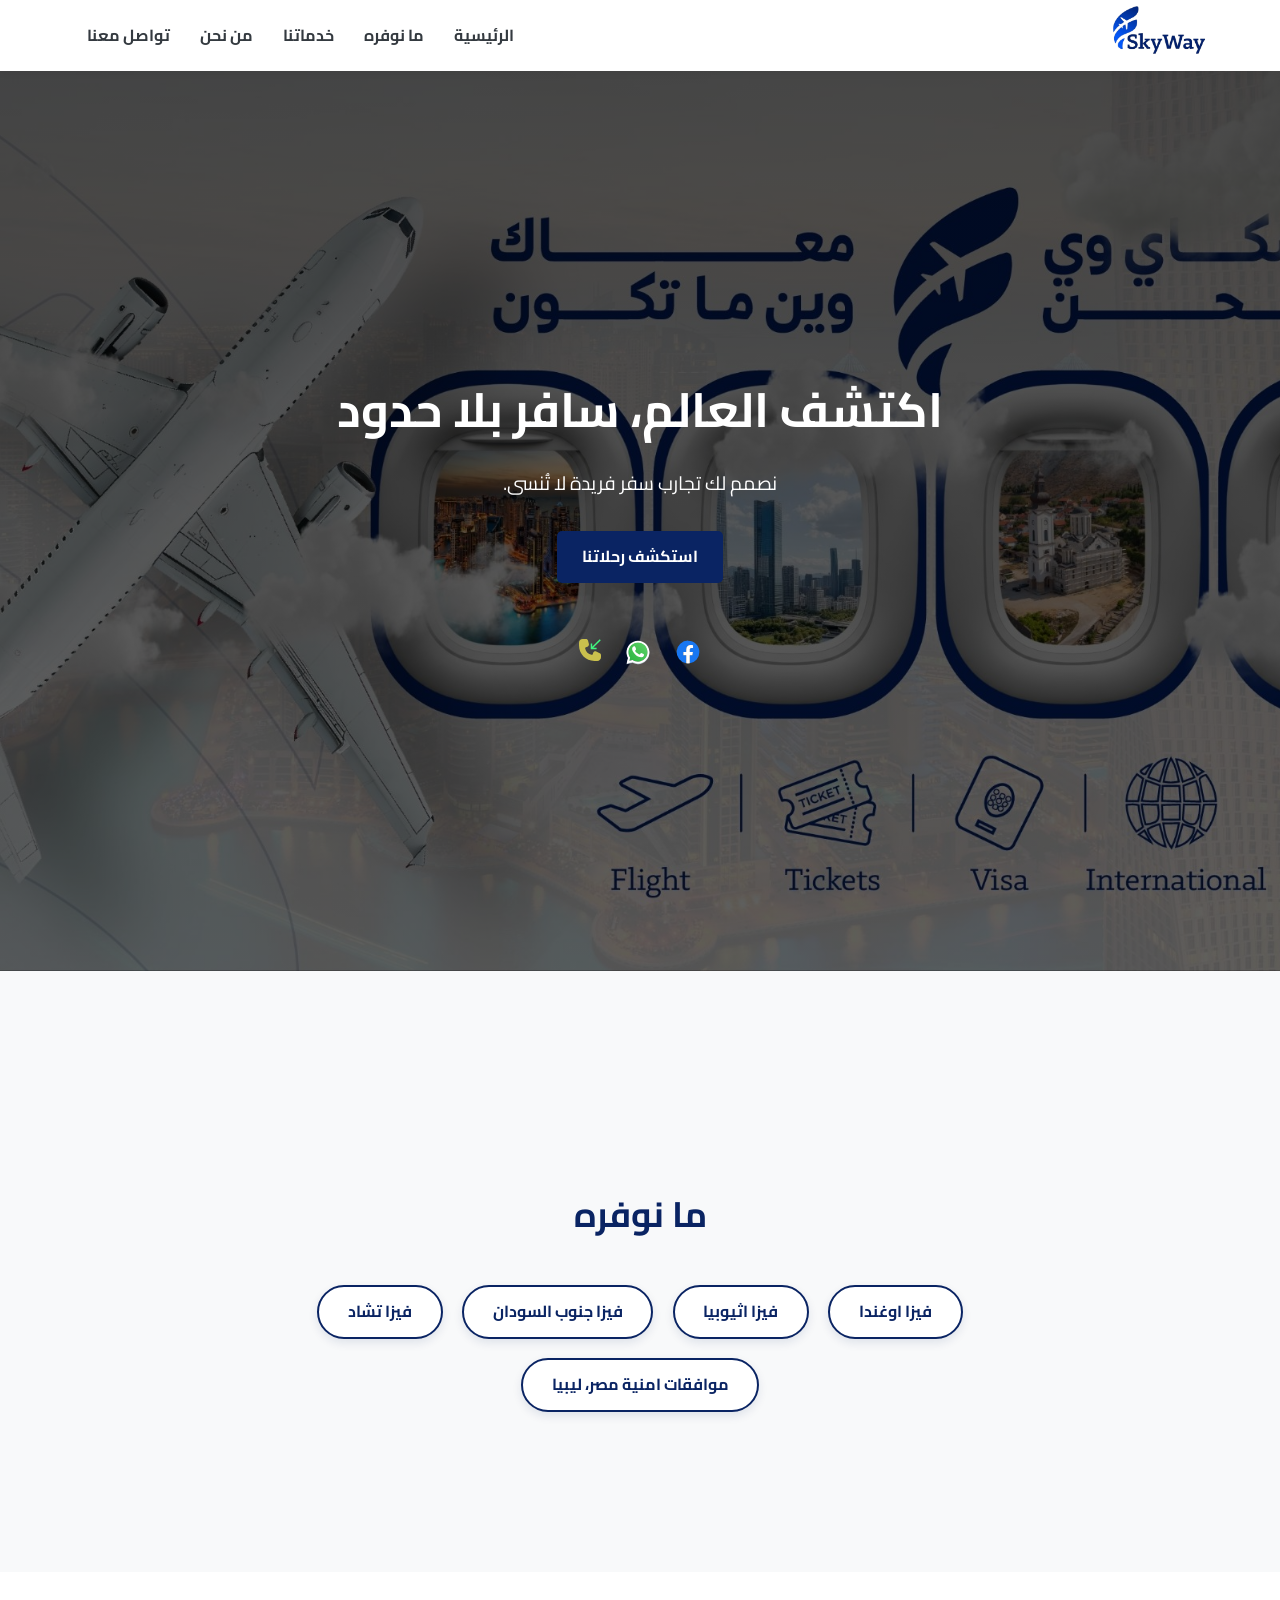
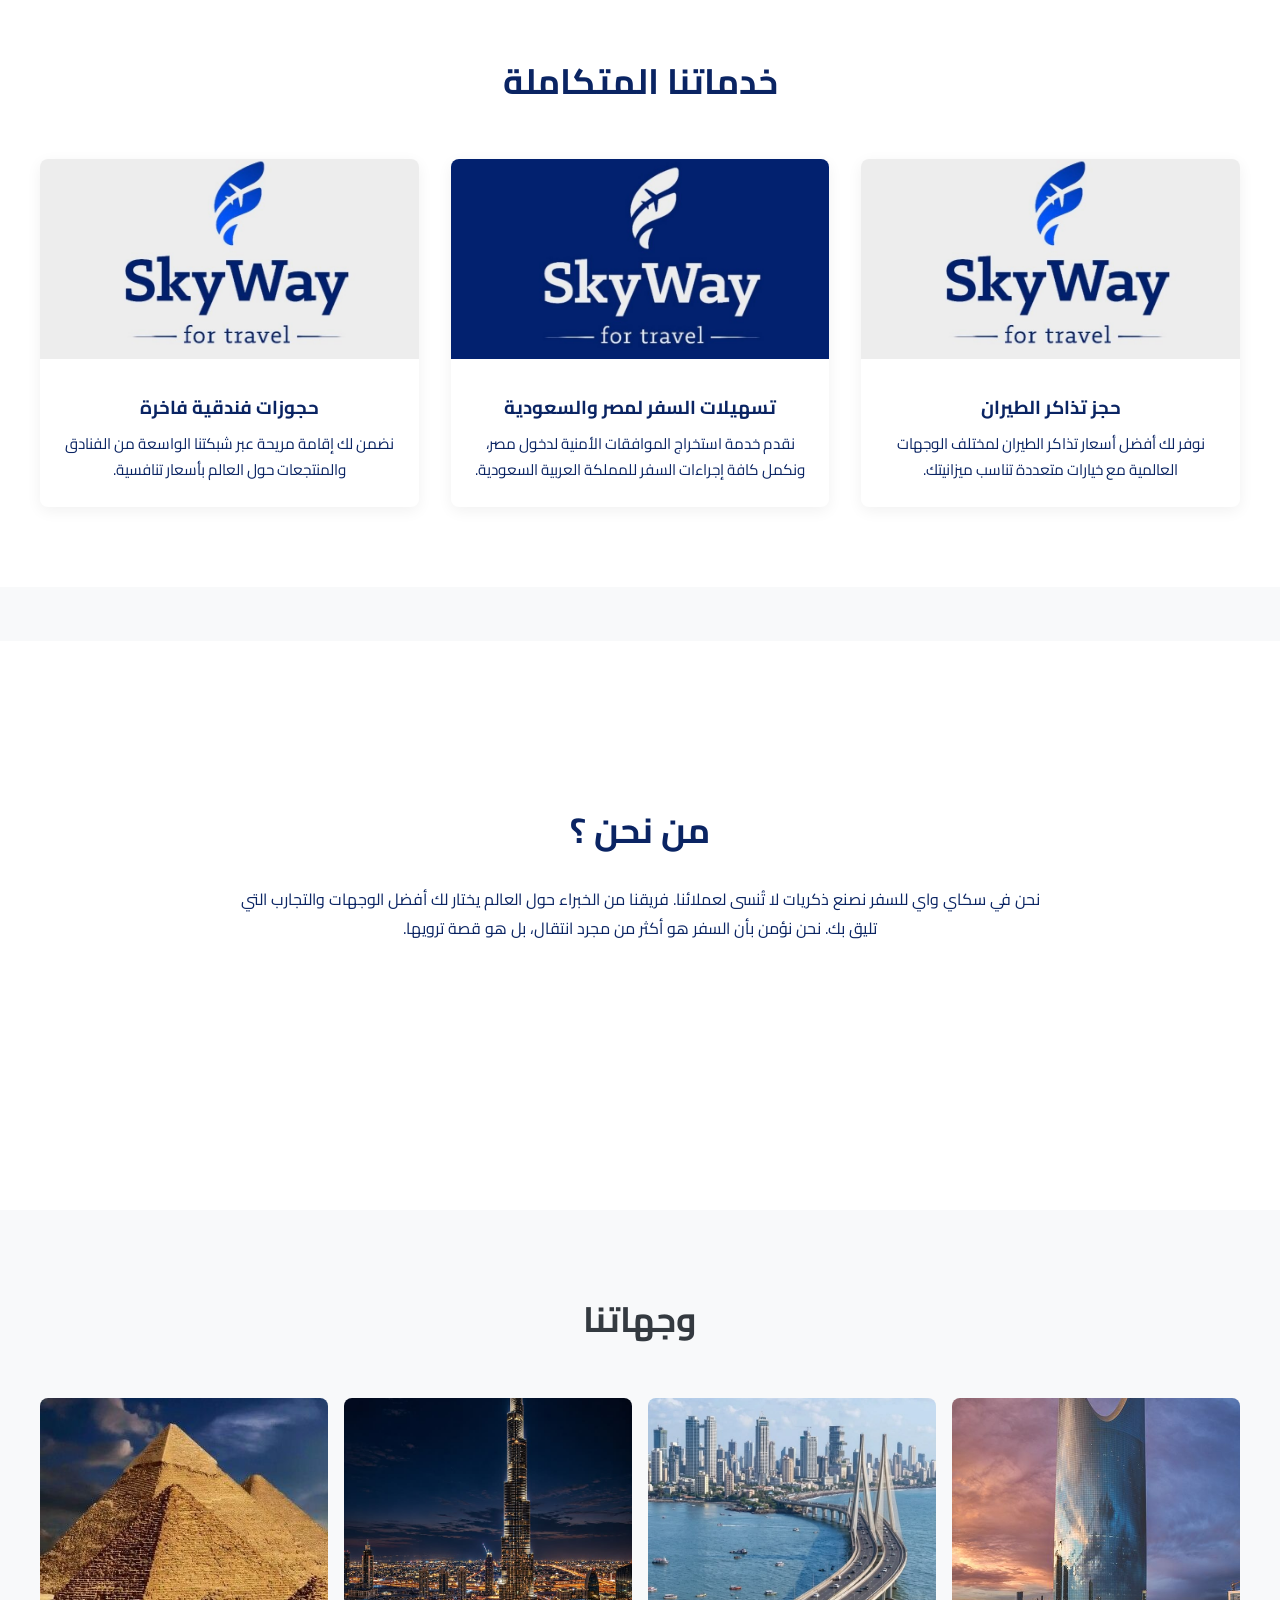
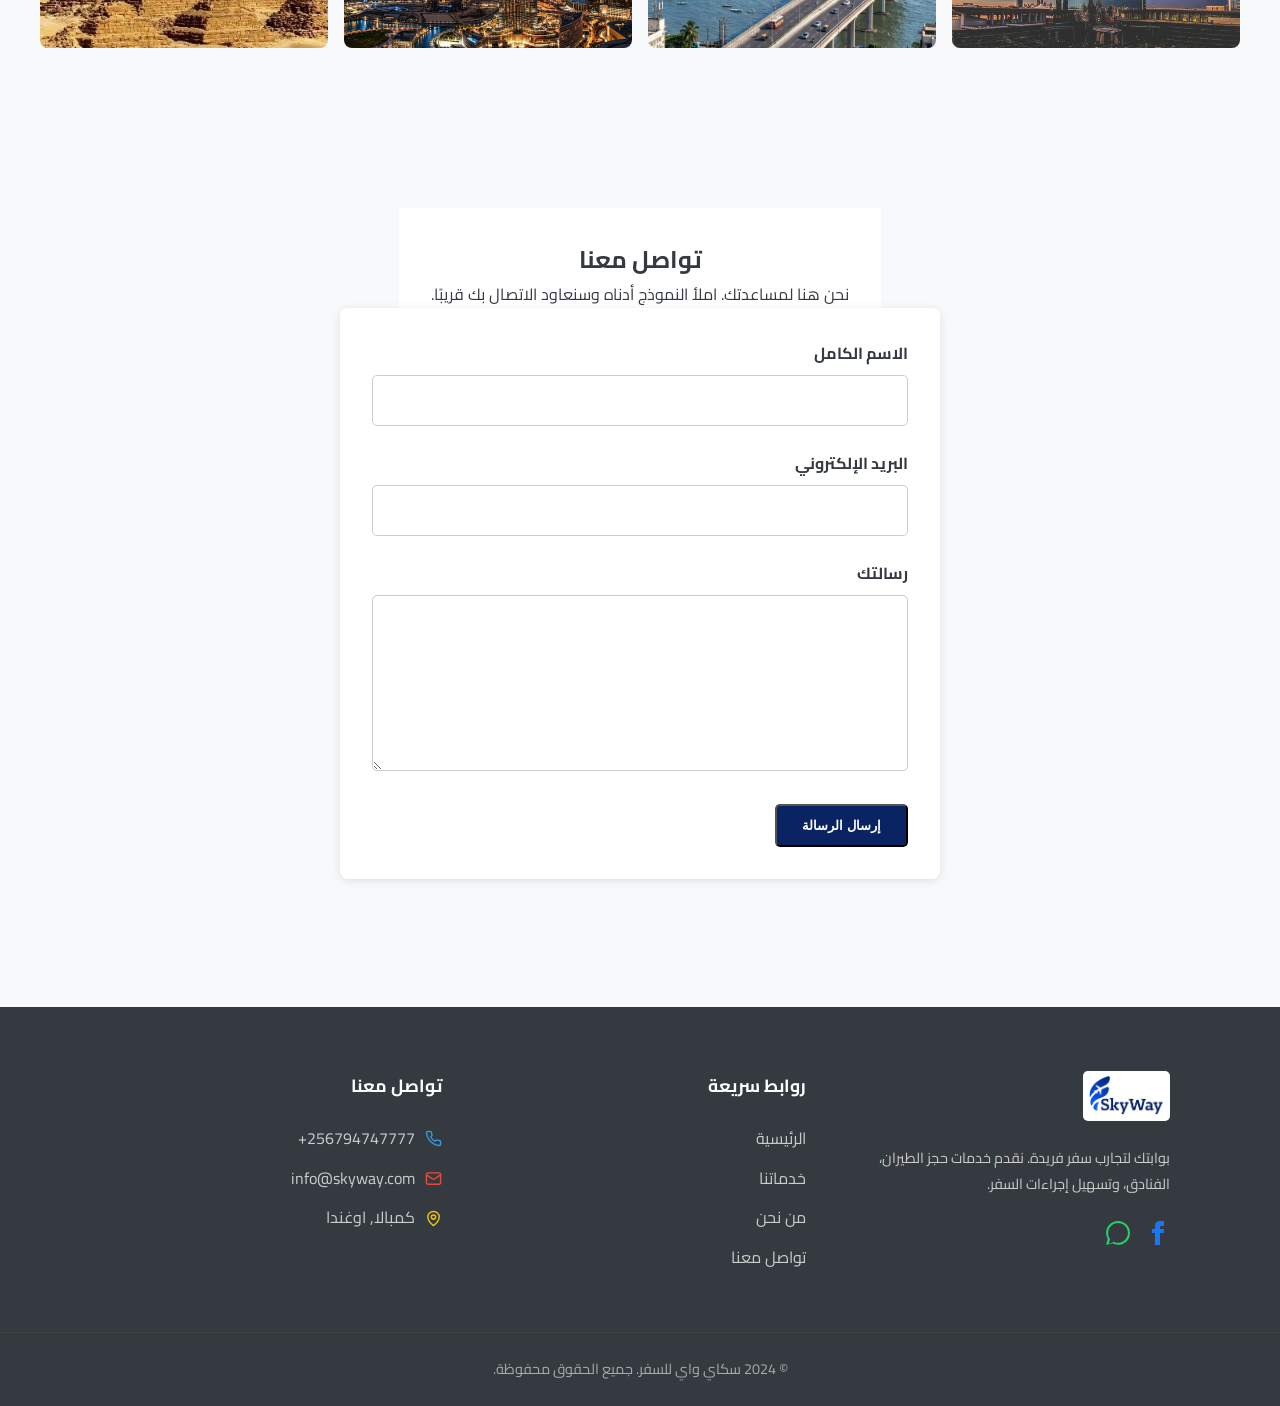
==== commit 5d67136b: "Update index.html" ====
--- a/index.html
+++ b/index.html
@@ -60,7 +60,7 @@
 </defs>
 </svg>                </a>
                 <a href="tel:+256794747777" aria-label="Call">
-<svg width="24px" height="24px" viewBox="0 0 15 15" fill="none" xmlns="http://www.w3.org/2000/svg">
+<svg width="22px" height="22px" viewBox="0 0 15 15" fill="none" xmlns="http://www.w3.org/2000/svg">
 <path d="M2.5 0C1.11929 0 0 1.11929 0 2.5V4.5C0 10.299 4.70101 15 10.5 15H12.5C13.8807 15 15 13.8807 15 12.5V11.118C15 10.5499 14.679 10.0305 14.1708 9.77639L11.7549 8.56843C10.9384 8.1602 9.94971 8.56975 9.66105 9.43573L9.36328 10.329C9.25014 10.6684 8.90197 10.8705 8.55114 10.8003C6.35528 10.3612 4.63885 8.64472 4.19967 6.44886C4.12951 6.09803 4.33156 5.74986 4.67097 5.63672L5.7796 5.26718C6.52319 5.01932 6.95058 4.24075 6.76048 3.48035L6.17444 1.1362C6.0075 0.468446 5.40752 0 4.71922 0H2.5Z" fill="#cac04d"/>
 <path d="M14.1464 0.146447L9 5.29289V3H8V7H12V6H9.70711L14.8536 0.853553L14.1464 0.146447Z" fill="#40f780"/>
 </svg>        </section>
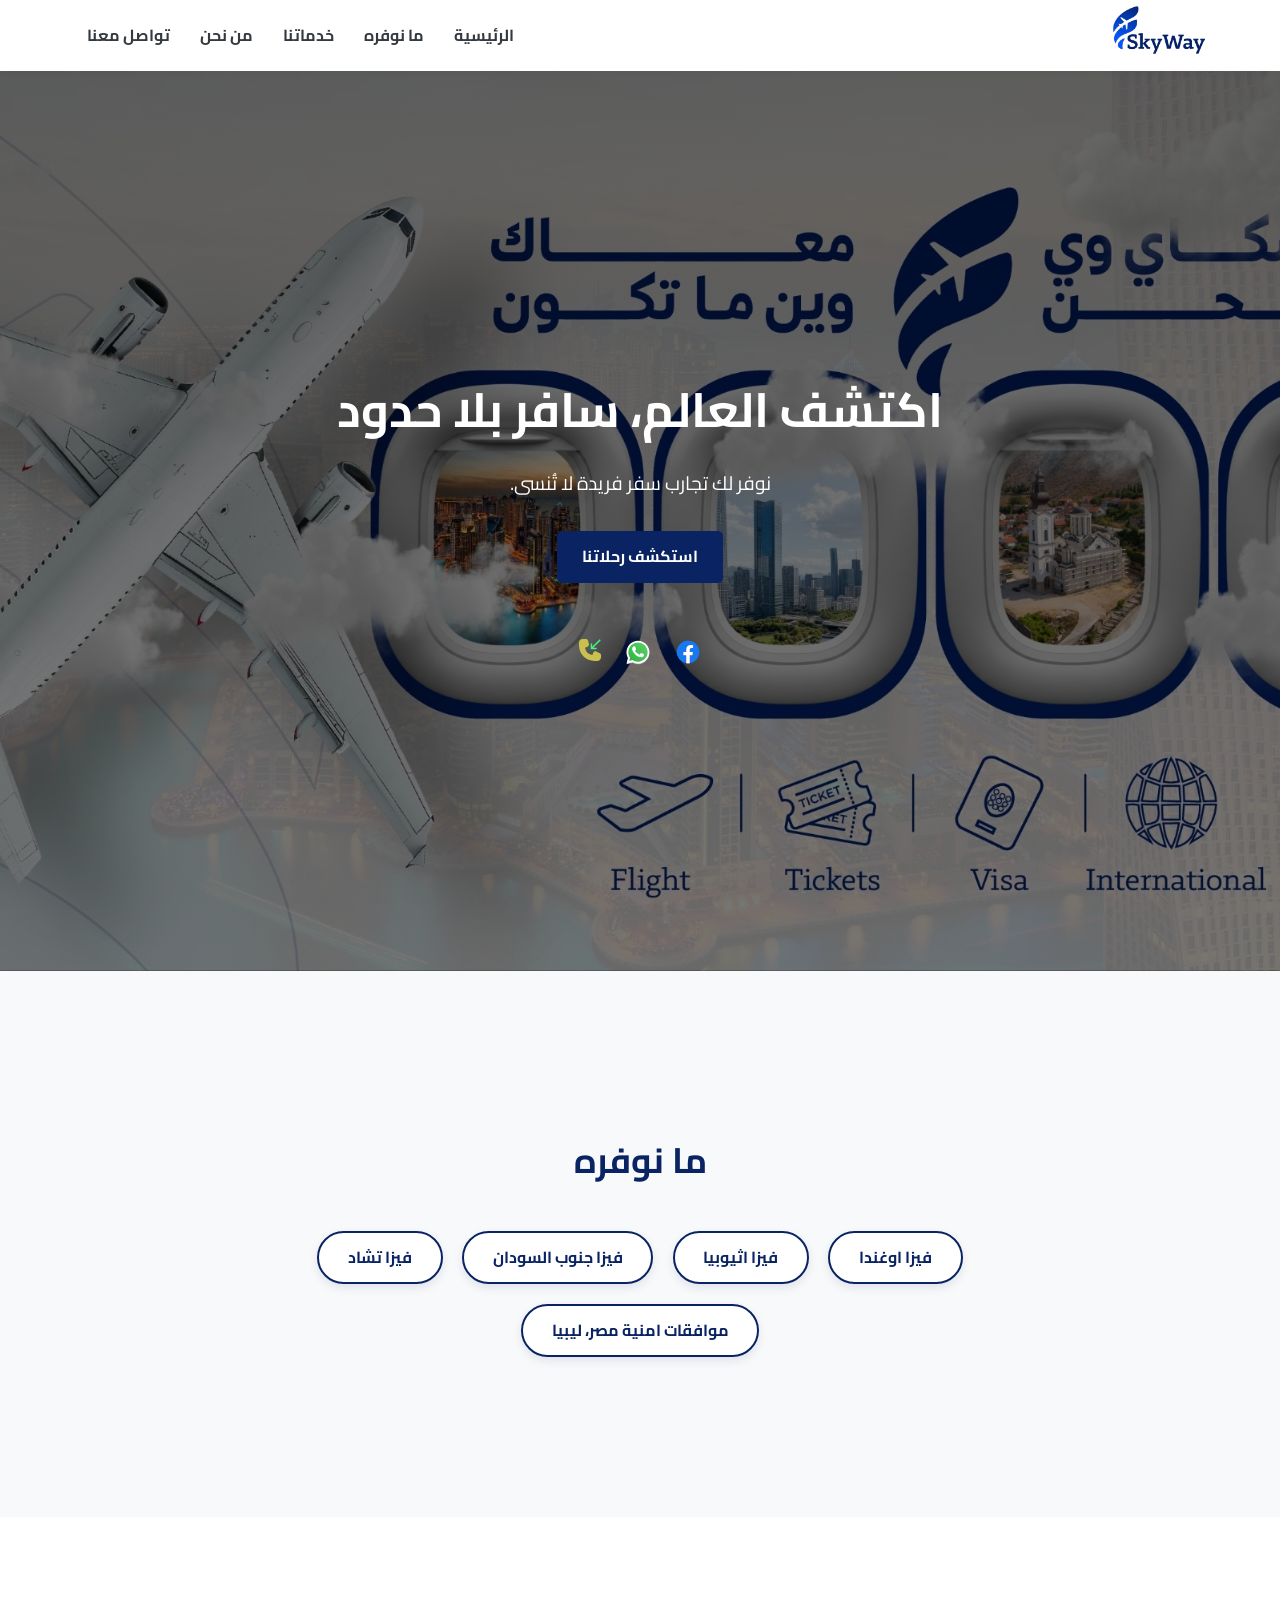
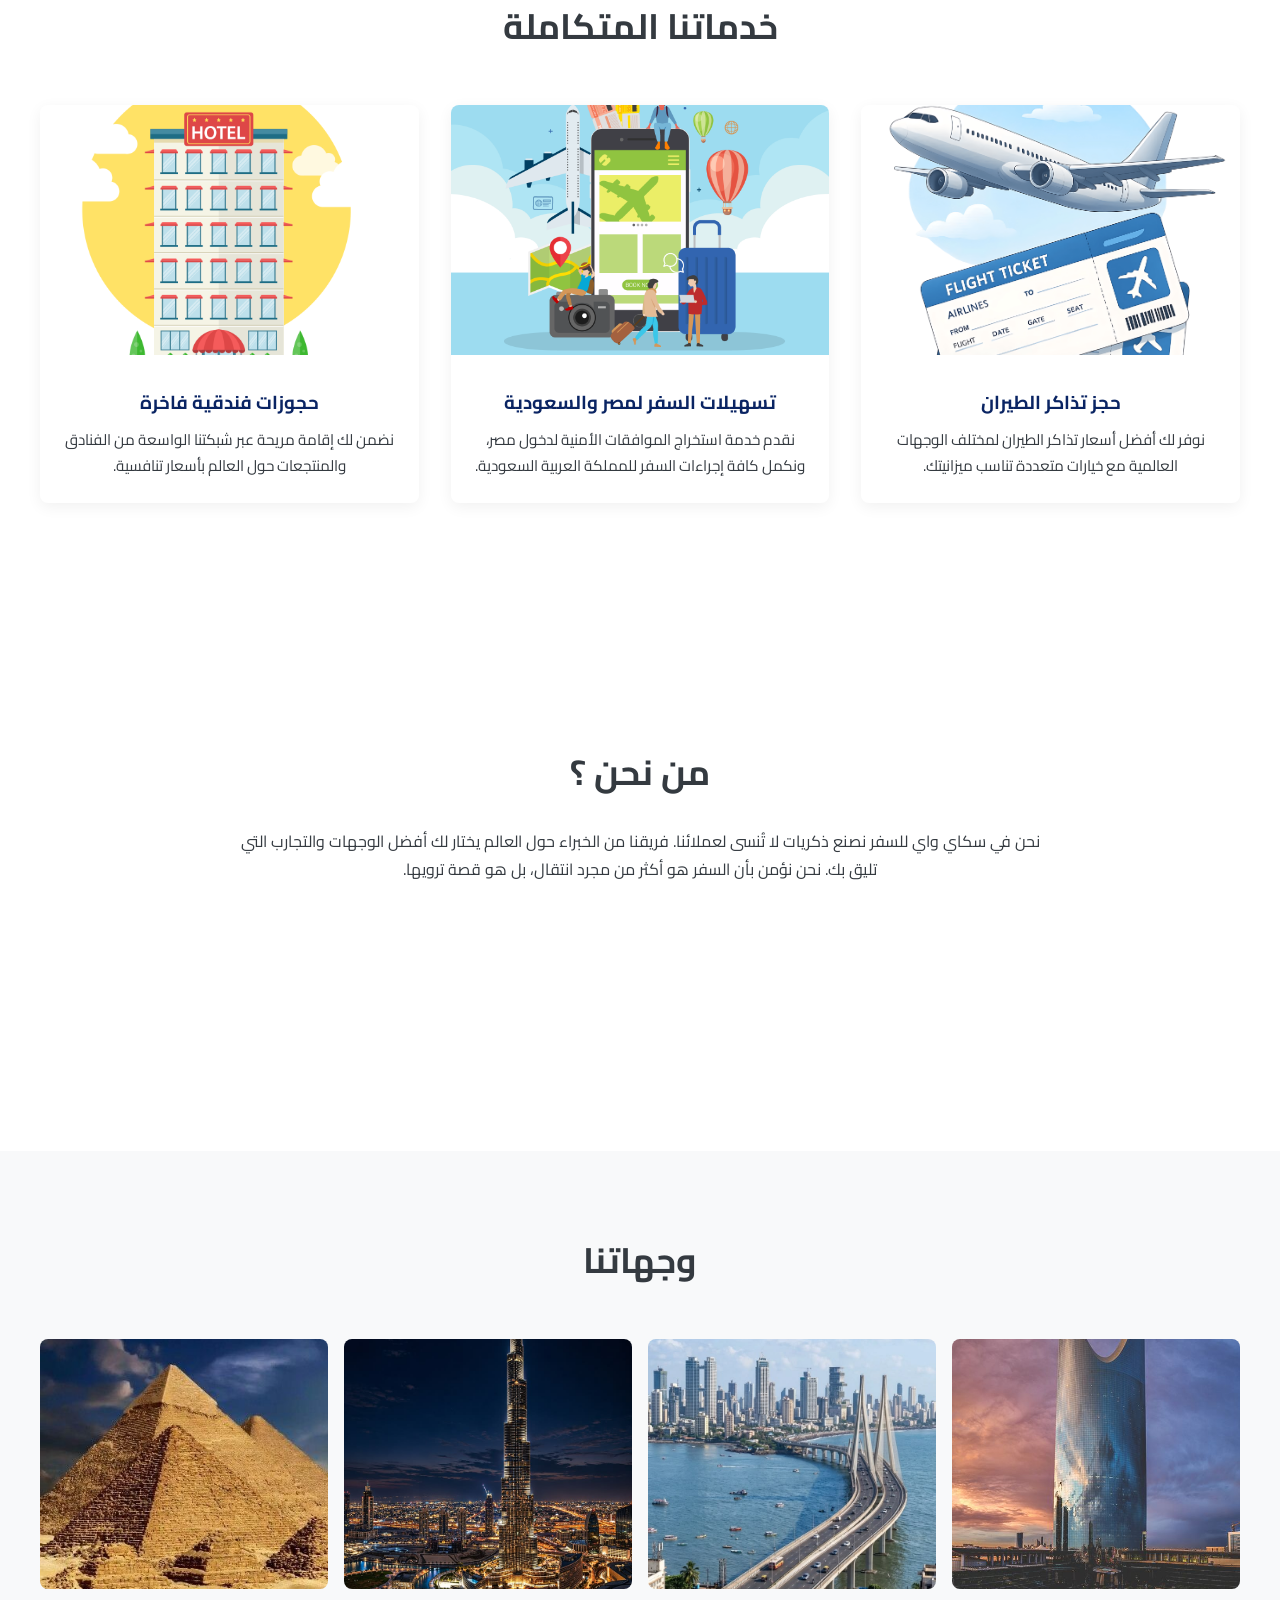
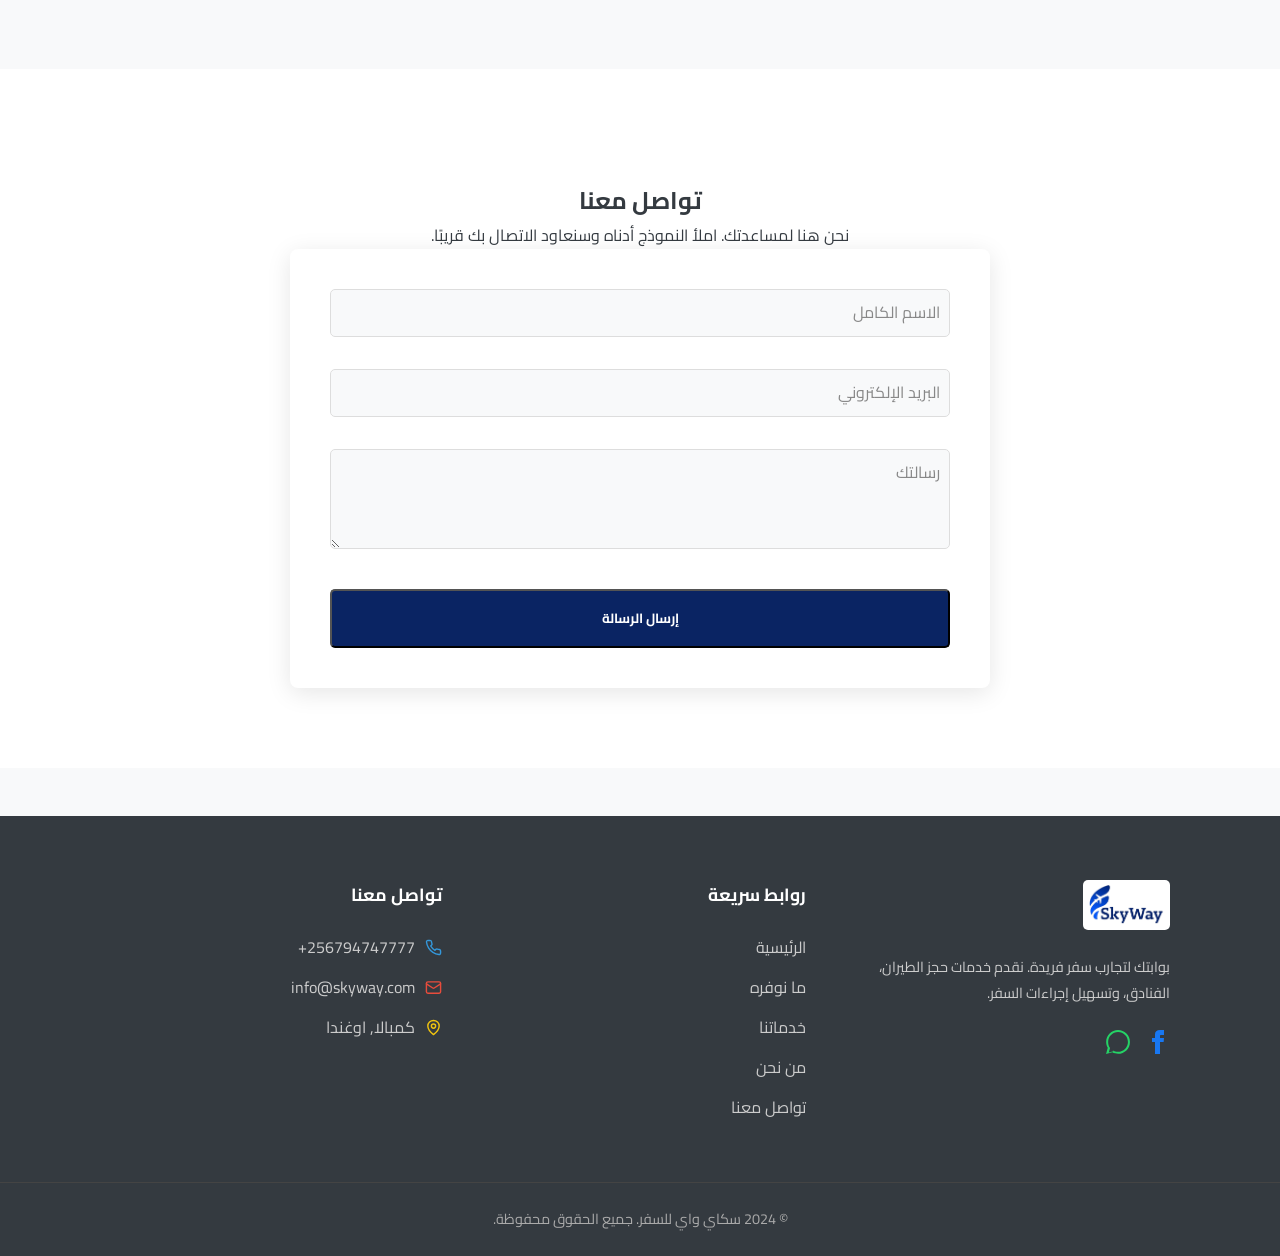
==== commit 2f196b54: "Add files via upload" ====
--- a/index.html
+++ b/index.html
@@ -1,17 +1,20 @@
 <!DOCTYPE html>
 <html lang="ar" dir="rtl">
+
 <head>
     <meta charset="UTF-8">
     <meta name="viewport" content="width=device-width, initial-scale=1.0">
     <title>سكاي واي للسفر | استكشف العالم معنا</title>
-    <meta name="description" content="سكاي واي للسفر، وكالتك الرائدة لتنظيم رحلات أحلامك. اكتشف أفضل الوجهات السياحية والعروض الحصرية.">
+    <meta name="description"
+        content="سكاي واي للسفر، وكالتك الرائدة لتنظيم رحلات أحلامك. اكتشف أفضل الوجهات السياحية والعروض الحصرية.">
     <!-- ربط ملف الأنماط الرئيسي -->
     <link rel="stylesheet" href="assets/css/style.css">
     <link rel="stylesheet" href="assets/css/menu-style.css"> <!-- ملف القائمة الجديد -->
 
-      <link rel="icon" type="image/x-icon" href="favicon.ico">
+    <link rel="icon" type="image/x-icon" href="favicon.ico">
 
 </head>
+
 <body>
 
     <!-- قسم الترويسة (الهيدر) -->
@@ -26,6 +29,10 @@
                 <li><a href="#featured-trips">خدماتنا</a></li>
                 <li><a href="#about">من نحن</a></li>
                 <li><a href="#contact">تواصل معنا</a></li>
+                <li class="nav-social-mobile">
+                    <a href="https://www.facebook.com/share/1LJ4h5y8WU/?mibextid=wwXIfr" target="_blank" rel="noopener noreferrer" aria-label="Facebook"><svg xmlns="http://www.w3.org/2000/svg" width="24" height="24" viewBox="0 0 24 24" fill="currentColor"><path d="M9 8h-3v4h3v12h5v-12h3.642l.358-4h-4v-1.667c0-.955.192-1.333 1.115-1.333h2.885v-5h-3.808c-3.596 0-5.192 1.583-5.192 4.615v3.385z"/></svg></a>
+                    <a href="https://wa.me/256794747777" target="_blank" rel="noopener noreferrer" aria-label="WhatsApp"><svg xmlns="http://www.w3.org/2000/svg" width="24" height="24" viewBox="0 0 24 24" fill="currentColor"><path d="M.057 24l1.687-6.163c-1.041-1.804-1.588-3.849-1.587-5.946.003-6.556 5.338-11.891 11.893-11.891 3.181.001 6.167 1.24 8.413 3.488 2.245 2.248 3.481 5.236 3.48 8.414-.003 6.557-5.338 11.892-11.894 11.892-1.99-.001-3.951-.5-5.688-1.448l-6.305 1.654zm6.597-3.807c1.676.995 3.276 1.591 5.392 1.592 5.448 0 9.886-4.434 9.889-9.885.002-5.462-4.415-9.89-9.881-9.892-5.452 0-9.887 4.434-9.889 9.884-.001 2.225.651 4.315 1.847 6.061l-1.219 4.446 4.62-1.217z"/></svg></a>
+                </li>
             </ul>
             <!-- أيقونة القائمة (Hamburger) -->
             <button class="hamburger-menu" aria-label="Toggle navigation">
@@ -35,41 +42,57 @@
             </button>
         </nav>
     </header>
-<div id="home"></div>
     <!-- المحتوى الرئيسي للصفحة -->
     <main>
         <!-- قسم البطل (Hero Section) -->
-        <section id="hero" class="hero">
+        <section id="home" class="hero">
             <h1>اكتشف العالم، سافر بلا حدود</h1>
-            <p>نصمم لك تجارب سفر فريدة لا تُنسى.</p>
+            <p>نوفر لك تجارب سفر فريدة لا تُنسى.</p>
             <a href="#featured-trips" class="cta-button">استكشف رحلاتنا</a>
             <div class="hero-social-icons">
-                <a href="https://www.facebook.com/share/1LJ4h5y8WU/?mibextid=wwXIfr" target="_blank" rel="noopener noreferrer" aria-label="Facebook">
-<svg width="26px" height="26px" viewBox="0 0 16 16" xmlns="http://www.w3.org/2000/svg" fill="none"><path fill="#1877F2" d="M15 8a7 7 0 00-7-7 7 7 0 00-1.094 13.915v-4.892H5.13V8h1.777V6.458c0-1.754 1.045-2.724 2.644-2.724.766 0 1.567.137 1.567.137v1.723h-.883c-.87 0-1.14.54-1.14 1.093V8h1.941l-.31 2.023H9.094v4.892A7.001 7.001 0 0015 8z"/><path fill="#ffffff" d="M10.725 10.023L11.035 8H9.094V6.687c0-.553.27-1.093 1.14-1.093h.883V3.87s-.801-.137-1.567-.137c-1.6 0-2.644.97-2.644 2.724V8H5.13v2.023h1.777v4.892a7.037 7.037 0 002.188 0v-4.892h1.63z"/></svg>                </a>
+                <a href="https://www.facebook.com/share/1LJ4h5y8WU/?mibextid=wwXIfr" target="_blank"
+                    rel="noopener noreferrer" aria-label="Facebook">
+                    <svg width="26px" height="26px" viewBox="0 0 16 16" xmlns="http://www.w3.org/2000/svg" fill="none">
+                        <path fill="#1877F2"
+                            d="M15 8a7 7 0 00-7-7 7 7 0 00-1.094 13.915v-4.892H5.13V8h1.777V6.458c0-1.754 1.045-2.724 2.644-2.724.766 0 1.567.137 1.567.137v1.723h-.883c-.87 0-1.14.54-1.14 1.093V8h1.941l-.31 2.023H9.094v4.892A7.001 7.001 0 0015 8z" />
+                        <path fill="#ffffff"
+                            d="M10.725 10.023L11.035 8H9.094V6.687c0-.553.27-1.093 1.14-1.093h.883V3.87s-.801-.137-1.567-.137c-1.6 0-2.644.97-2.644 2.724V8H5.13v2.023h1.777v4.892a7.037 7.037 0 002.188 0v-4.892h1.63z" />
+                    </svg> </a>
                 <a href="https://wa.me/256794747777" target="_blank" rel="noopener noreferrer" aria-label="WhatsApp">
-<svg width="26px" height="26px" viewBox="0 0 32 32" fill="none" xmlns="http://www.w3.org/2000/svg">
-<path fill-rule="evenodd" clip-rule="evenodd" d="M16 31C23.732 31 30 24.732 30 17C30 9.26801 23.732 3 16 3C8.26801 3 2 9.26801 2 17C2 19.5109 2.661 21.8674 3.81847 23.905L2 31L9.31486 29.3038C11.3014 30.3854 13.5789 31 16 31ZM16 28.8462C22.5425 28.8462 27.8462 23.5425 27.8462 17C27.8462 10.4576 22.5425 5.15385 16 5.15385C9.45755 5.15385 4.15385 10.4576 4.15385 17C4.15385 19.5261 4.9445 21.8675 6.29184 23.7902L5.23077 27.7692L9.27993 26.7569C11.1894 28.0746 13.5046 28.8462 16 28.8462Z" fill="#BFC8D0"/>
-<path d="M28 16C28 22.6274 22.6274 28 16 28C13.4722 28 11.1269 27.2184 9.19266 25.8837L5.09091 26.9091L6.16576 22.8784C4.80092 20.9307 4 18.5589 4 16C4 9.37258 9.37258 4 16 4C22.6274 4 28 9.37258 28 16Z" fill="url(#paint0_linear_87_7264)"/>
-<path fill-rule="evenodd" clip-rule="evenodd" d="M16 30C23.732 30 30 23.732 30 16C30 8.26801 23.732 2 16 2C8.26801 2 2 8.26801 2 16C2 18.5109 2.661 20.8674 3.81847 22.905L2 30L9.31486 28.3038C11.3014 29.3854 13.5789 30 16 30ZM16 27.8462C22.5425 27.8462 27.8462 22.5425 27.8462 16C27.8462 9.45755 22.5425 4.15385 16 4.15385C9.45755 4.15385 4.15385 9.45755 4.15385 16C4.15385 18.5261 4.9445 20.8675 6.29184 22.7902L5.23077 26.7692L9.27993 25.7569C11.1894 27.0746 13.5046 27.8462 16 27.8462Z" fill="white"/>
-<path d="M12.5 9.49989C12.1672 8.83131 11.6565 8.8905 11.1407 8.8905C10.2188 8.8905 8.78125 9.99478 8.78125 12.05C8.78125 13.7343 9.52345 15.578 12.0244 18.3361C14.438 20.9979 17.6094 22.3748 20.2422 22.3279C22.875 22.2811 23.4167 20.0154 23.4167 19.2503C23.4167 18.9112 23.2062 18.742 23.0613 18.696C22.1641 18.2654 20.5093 17.4631 20.1328 17.3124C19.7563 17.1617 19.5597 17.3656 19.4375 17.4765C19.0961 17.8018 18.4193 18.7608 18.1875 18.9765C17.9558 19.1922 17.6103 19.083 17.4665 19.0015C16.9374 18.7892 15.5029 18.1511 14.3595 17.0426C12.9453 15.6718 12.8623 15.2001 12.5959 14.7803C12.3828 14.4444 12.5392 14.2384 12.6172 14.1483C12.9219 13.7968 13.3426 13.254 13.5313 12.9843C13.7199 12.7145 13.5702 12.305 13.4803 12.05C13.0938 10.953 12.7663 10.0347 12.5 9.49989Z" fill="white"/>
-<defs>
-<linearGradient id="paint0_linear_87_7264" x1="26.5" y1="7" x2="4" y2="28" gradientUnits="userSpaceOnUse">
-<stop stop-color="#5BD066"/>
-<stop offset="1" stop-color="#27B43E"/>
-</linearGradient>
-</defs>
-</svg>                </a>
+                    <svg width="26px" height="26px" viewBox="0 0 32 32" fill="none" xmlns="http://www.w3.org/2000/svg">
+                        <path fill-rule="evenodd" clip-rule="evenodd"
+                            d="M16 31C23.732 31 30 24.732 30 17C30 9.26801 23.732 3 16 3C8.26801 3 2 9.26801 2 17C2 19.5109 2.661 21.8674 3.81847 23.905L2 31L9.31486 29.3038C11.3014 30.3854 13.5789 31 16 31ZM16 28.8462C22.5425 28.8462 27.8462 23.5425 27.8462 17C27.8462 10.4576 22.5425 5.15385 16 5.15385C9.45755 5.15385 4.15385 10.4576 4.15385 17C4.15385 19.5261 4.9445 21.8675 6.29184 23.7902L5.23077 27.7692L9.27993 26.7569C11.1894 28.0746 13.5046 28.8462 16 28.8462Z"
+                            fill="#BFC8D0" />
+                        <path
+                            d="M28 16C28 22.6274 22.6274 28 16 28C13.4722 28 11.1269 27.2184 9.19266 25.8837L5.09091 26.9091L6.16576 22.8784C4.80092 20.9307 4 18.5589 4 16C4 9.37258 9.37258 4 16 4C22.6274 4 28 9.37258 28 16Z"
+                            fill="url(#paint0_linear_87_7264)" />
+                        <path fill-rule="evenodd" clip-rule="evenodd"
+                            d="M16 30C23.732 30 30 23.732 30 16C30 8.26801 23.732 2 16 2C8.26801 2 2 8.26801 2 16C2 18.5109 2.661 20.8674 3.81847 22.905L2 30L9.31486 28.3038C11.3014 29.3854 13.5789 30 16 30ZM16 27.8462C22.5425 27.8462 27.8462 22.5425 27.8462 16C27.8462 9.45755 22.5425 4.15385 16 4.15385C9.45755 4.15385 4.15385 9.45755 4.15385 16C4.15385 18.5261 4.9445 20.8675 6.29184 22.7902L5.23077 26.7692L9.27993 25.7569C11.1894 27.0746 13.5046 27.8462 16 27.8462Z"
+                            fill="white" />
+                        <path
+                            d="M12.5 9.49989C12.1672 8.83131 11.6565 8.8905 11.1407 8.8905C10.2188 8.8905 8.78125 9.99478 8.78125 12.05C8.78125 13.7343 9.52345 15.578 12.0244 18.3361C14.438 20.9979 17.6094 22.3748 20.2422 22.3279C22.875 22.2811 23.4167 20.0154 23.4167 19.2503C23.4167 18.9112 23.2062 18.742 23.0613 18.696C22.1641 18.2654 20.5093 17.4631 20.1328 17.3124C19.7563 17.1617 19.5597 17.3656 19.4375 17.4765C19.0961 17.8018 18.4193 18.7608 18.1875 18.9765C17.9558 19.1922 17.6103 19.083 17.4665 19.0015C16.9374 18.7892 15.5029 18.1511 14.3595 17.0426C12.9453 15.6718 12.8623 15.2001 12.5959 14.7803C12.3828 14.4444 12.5392 14.2384 12.6172 14.1483C12.9219 13.7968 13.3426 13.254 13.5313 12.9843C13.7199 12.7145 13.5702 12.305 13.4803 12.05C13.0938 10.953 12.7663 10.0347 12.5 9.49989Z"
+                            fill="white" />
+                        <defs>
+                            <linearGradient id="paint0_linear_87_7264" x1="26.5" y1="7" x2="4" y2="28"
+                                gradientUnits="userSpaceOnUse">
+                                <stop stop-color="#5BD066" />
+                                <stop offset="1" stop-color="#27B43E" />
+                            </linearGradient>
+                        </defs>
+                    </svg> </a>
                 <a href="tel:+256794747777" aria-label="Call">
-<svg width="22px" height="22px" viewBox="0 0 15 15" fill="none" xmlns="http://www.w3.org/2000/svg">
-<path d="M2.5 0C1.11929 0 0 1.11929 0 2.5V4.5C0 10.299 4.70101 15 10.5 15H12.5C13.8807 15 15 13.8807 15 12.5V11.118C15 10.5499 14.679 10.0305 14.1708 9.77639L11.7549 8.56843C10.9384 8.1602 9.94971 8.56975 9.66105 9.43573L9.36328 10.329C9.25014 10.6684 8.90197 10.8705 8.55114 10.8003C6.35528 10.3612 4.63885 8.64472 4.19967 6.44886C4.12951 6.09803 4.33156 5.74986 4.67097 5.63672L5.7796 5.26718C6.52319 5.01932 6.95058 4.24075 6.76048 3.48035L6.17444 1.1362C6.0075 0.468446 5.40752 0 4.71922 0H2.5Z" fill="#cac04d"/>
-<path d="M14.1464 0.146447L9 5.29289V3H8V7H12V6H9.70711L14.8536 0.853553L14.1464 0.146447Z" fill="#40f780"/>
-</svg>        </section>
-        
+                    <svg width="22px" height="22px" viewBox="0 0 15 15" fill="none" xmlns="http://www.w3.org/2000/svg">
+                        <path
+                            d="M2.5 0C1.11929 0 0 1.11929 0 2.5V4.5C0 10.299 4.70101 15 10.5 15H12.5C13.8807 15 15 13.8807 15 12.5V11.118C15 10.5499 14.679 10.0305 14.1708 9.77639L11.7549 8.56843C10.9384 8.1602 9.94971 8.56975 9.66105 9.43573L9.36328 10.329C9.25014 10.6684 8.90197 10.8705 8.55114 10.8003C6.35528 10.3612 4.63885 8.64472 4.19967 6.44886C4.12951 6.09803 4.33156 5.74986 4.67097 5.63672L5.7796 5.26718C6.52319 5.01932 6.95058 4.24075 6.76048 3.48035L6.17444 1.1362C6.0075 0.468446 5.40752 0 4.71922 0H2.5Z"
+                            fill="#cac04d" />
+                        <path d="M14.1464 0.146447L9 5.29289V3H8V7H12V6H9.70711L14.8536 0.853553L14.1464 0.146447Z"
+                            fill="#40f780" />
+                    </svg>
+                </a>
+            </div>
+        </section>
         <!-- قسم الخدمات السريعة -->
-         <div id="offer"></div>
-         <br>
-         <br>
-        <section class="quick-services">
+        <section id="offer" class="quick-services">
             <h2 class="reveal">ما نوفره</h2>
             <div class="quick-services-grid">
                 <div class="quick-service-item reveal">فيزا اوغندا</div>
@@ -85,17 +108,18 @@
             <h2>خدماتنا المتكاملة</h2>
             <div class="services-grid">
                 <div class="service-card reveal">
-                    <img src="assets/images/sky-1.jpg" alt="حجز تذاكر طيران">
+                    <img src="assets/images/ti1.png" alt="حجز تذاكر طيران">
                     <h3>حجز تذاكر الطيران</h3>
                     <p>نوفر لك أفضل أسعار تذاكر الطيران لمختلف الوجهات العالمية مع خيارات متعددة تناسب ميزانيتك.</p>
                 </div>
                 <div class="service-card reveal">
-                    <img src="assets/images/sky-2.jpg" alt="تسهيلات السفر لمصر والسعودية">
+                    <img src="assets/images/sky-3.png" alt="تسهيلات السفر لمصر والسعودية">
                     <h3>تسهيلات السفر لمصر والسعودية</h3>
-                    <p>نقدم خدمة استخراج الموافقات الأمنية لدخول مصر، ونكمل كافة إجراءات السفر للمملكة العربية السعودية.</p>
+                    <p>نقدم خدمة استخراج الموافقات الأمنية لدخول مصر، ونكمل كافة إجراءات السفر للمملكة العربية السعودية.
+                    </p>
                 </div>
                 <div class="service-card reveal">
-                    <img src="assets/images/sky-1.jpg" alt="حجوزات فندقية">
+                    <img src="assets/images/ho1.png" alt="حجوزات فندقية">
                     <h3>حجوزات فندقية فاخرة</h3>
                     <p>نضمن لك إقامة مريحة عبر شبكتنا الواسعة من الفنادق والمنتجعات حول العالم بأسعار تنافسية.</p>
                 </div>
@@ -103,12 +127,10 @@
         </section>
 
         <!-- نبذة عنا -->
-         <div id="about"></div>
-         <br>
-         <br>
-        <section class="about-snippet">
+        <section id="about" class="about-snippet">
             <h2 class="reveal">من نحن ؟</h2>
-            <p class="reveal"> نحن في سكاي واي للسفر نصنع ذكريات لا تُنسى لعملائنا. فريقنا من الخبراء حول العالم يختار لك أفضل الوجهات والتجارب التي تليق بك. نحن نؤمن بأن السفر هو أكثر من مجرد انتقال، بل هو قصة ترويها.</p>
+            <p class="reveal"> نحن في سكاي واي للسفر نصنع ذكريات لا تُنسى لعملائنا. فريقنا من الخبراء حول العالم يختار
+                لك أفضل الوجهات والتجارب التي تليق بك. نحن نؤمن بأن السفر هو أكثر من مجرد انتقال، بل هو قصة ترويها.</p>
             <a href="about.html" class="cta-button secondary reveal">المزيد عنا</a>
         </section>
 
@@ -129,20 +151,20 @@
                 <h2>تواصل معنا</h2>
                 <p>نحن هنا لمساعدتك. املأ النموذج أدناه وسنعاود الاتصال بك قريبًا.</p>
             </div>
-            <form class="contact-form" action="https://formsubmit.co/ahcinbox1@gmail.com" method="POST">
+            <form class="contact-form" action="https://formsubmit.co/ahcinbox1@gmail.com" method="POST" autocomplete="off">
                 <div class="form-group">
+                    <input type="text" id="name" name="name" required placeholder=" ">
                     <label for="name">الاسم الكامل</label>
-                    <input type="text" id="name" name="name" required>
                 </div>
                 <div class="form-group">
+                    <input type="email" id="email" name="email" required placeholder=" ">
                     <label for="email">البريد الإلكتروني</label>
-                    <input type="email" id="email" name="email" required>
                 </div>
                 <div class="form-group">
+                    <textarea id="message" name="message" rows="5" required placeholder=" "></textarea>
                     <label for="message">رسالتك</label>
-                    <textarea id="message" name="message" rows="6" required></textarea>
-                </div>
-                <button type="submit" class="cta-button">إرسال الرسالة</button>
+                </div>
+                <button type="submit" class="cta-button form-button">إرسال الرسالة</button>
             </form>
         </section>
     </main>
@@ -157,11 +179,21 @@
                     بوابتك لتجارب سفر فريدة. نقدم خدمات حجز الطيران، الفنادق، وتسهيل إجراءات السفر.
                 </p>
                 <div class="footer-social">
-                    <a href="https://www.facebook.com/share/1LJ4h5y8WU/?mibextid=wwXIfr" target="_blank" rel="noopener noreferrer" aria-label="Facebook">
-                        <svg xmlns="http://www.w3.org/2000/svg" width="24" height="24" viewBox="0 0 24 24" fill="currentColor"><path d="M9 8h-3v4h3v12h5v-12h3.642l.358-4h-4v-1.667c0-.955.192-1.333 1.115-1.333h2.885v-5h-3.808c-3.596 0-5.192 1.583-5.192 4.615v3.385z"/></svg>
+                    <a href="https://www.facebook.com/share/1LJ4h5y8WU/?mibextid=wwXIfr" target="_blank"
+                        rel="noopener noreferrer" aria-label="Facebook">
+                        <svg xmlns="http://www.w3.org/2000/svg" width="24" height="24" viewBox="0 0 24 24"
+                            fill="currentColor">
+                            <path
+                                d="M9 8h-3v4h3v12h5v-12h3.642l.358-4h-4v-1.667c0-.955.192-1.333 1.115-1.333h2.885v-5h-3.808c-3.596 0-5.192 1.583-5.192 4.615v3.385z" />
+                        </svg>
                     </a>
-                    <a href="https://wa.me/256794747777" target="_blank" rel="noopener noreferrer" aria-label="WhatsApp">
-                        <svg xmlns="http://www.w3.org/2000/svg" width="24" height="24" viewBox="0 0 24 24" fill="currentColor"><path d="M.057 24l1.687-6.163c-1.041-1.804-1.588-3.849-1.587-5.946.003-6.556 5.338-11.891 11.893-11.891 3.181.001 6.167 1.24 8.413 3.488 2.245 2.248 3.481 5.236 3.48 8.414-.003 6.557-5.338 11.892-11.894 11.892-1.99-.001-3.951-.5-5.688-1.448l-6.305 1.654zm6.597-3.807c1.676.995 3.276 1.591 5.392 1.592 5.448 0 9.886-4.434 9.889-9.885.002-5.462-4.415-9.89-9.881-9.892-5.452 0-9.887 4.434-9.889 9.884-.001 2.225.651 4.315 1.847 6.061l-1.219 4.446 4.62-1.217z"/></svg>
+                    <a href="https://wa.me/256794747777" target="_blank" rel="noopener noreferrer"
+                        aria-label="WhatsApp">
+                        <svg xmlns="http://www.w3.org/2000/svg" width="24" height="24" viewBox="0 0 24 24"
+                            fill="currentColor">
+                            <path
+                                d="M.057 24l1.687-6.163c-1.041-1.804-1.588-3.849-1.587-5.946.003-6.556 5.338-11.891 11.893-11.891 3.181.001 6.167 1.24 8.413 3.488 2.245 2.248 3.481 5.236 3.48 8.414-.003 6.557-5.338 11.892-11.894 11.892-1.99-.001-3.951-.5-5.688-1.448l-6.305 1.654zm6.597-3.807c1.676.995 3.276 1.591 5.392 1.592 5.448 0 9.886-4.434 9.889-9.885.002-5.462-4.415-9.89-9.881-9.892-5.452 0-9.887 4.434-9.889 9.884-.001 2.225.651 4.315 1.847 6.061l-1.219 4.446 4.62-1.217z" />
+                        </svg>
                     </a>
                 </div>
             </div>
@@ -169,6 +201,7 @@
             <nav class="footer-links">
                 <h4>روابط سريعة</h4>
                 <a href="index.html">الرئيسية</a>
+                <a href="#offer">ما نوفره</a>
                 <a href="#featured-trips">خدماتنا</a>
                 <a href="about.html">من نحن</a>
                 <a href="#contact">تواصل معنا</a>
@@ -177,15 +210,28 @@
             <div class="footer-contact">
                 <h4>تواصل معنا</h4>
                 <a href="tel:+256794747777" class="contact-item">
-                    <svg xmlns="http://www.w3.org/2000/svg" width="17" height="17" viewBox="0 0 24 24" fill="none" stroke="currentColor" stroke-width="2" stroke-linecap="round" stroke-linejoin="round"><path d="M22 16.92v3a2 2 0 0 1-2.18 2 19.79 19.79 0 0 1-8.63-3.07 19.5 19.5 0 0 1-6-6 19.79 19.79 0 0 1-3.07-8.67A2 2 0 0 1 4.11 2h3a2 2 0 0 1 2 1.72 12.84 12.84 0 0 0 .7 2.81 2 2 0 0 1-.45 2.11L8.09 9.91a16 16 0 0 0 6 6l1.27-1.27a2 2 0 0 1 2.11-.45 12.84 12.84 0 0 0 2.81.7A2 2 0 0 1 22 16.92z"></path></svg>
+                    <svg xmlns="http://www.w3.org/2000/svg" width="17" height="17" viewBox="0 0 24 24" fill="none"
+                        stroke="currentColor" stroke-width="2" stroke-linecap="round" stroke-linejoin="round">
+                        <path
+                            d="M22 16.92v3a2 2 0 0 1-2.18 2 19.79 19.79 0 0 1-8.63-3.07 19.5 19.5 0 0 1-6-6 19.79 19.79 0 0 1-3.07-8.67A2 2 0 0 1 4.11 2h3a2 2 0 0 1 2 1.72 12.84 12.84 0 0 0 .7 2.81 2 2 0 0 1-.45 2.11L8.09 9.91a16 16 0 0 0 6 6l1.27-1.27a2 2 0 0 1 2.11-.45 12.84 12.84 0 0 0 2.81.7A2 2 0 0 1 22 16.92z">
+                        </path>
+                    </svg>
                     <span>256794747777+</span>
                 </a>
                 <a href="mailto:info@skyway.com" class="contact-item">
-                    <svg xmlns="http://www.w3.org/2000/svg" width="17" height="17" viewBox="0 0 24 24" fill="none" stroke="currentColor" stroke-width="2" stroke-linecap="round" stroke-linejoin="round"><rect x="2" y="4" width="20" height="16" rx="2"></rect><path d="m22 7-8.97 5.7a1.94 1.94 0 0 1-2.06 0L2 7"></path></svg>
+                    <svg xmlns="http://www.w3.org/2000/svg" width="17" height="17" viewBox="0 0 24 24" fill="none"
+                        stroke="currentColor" stroke-width="2" stroke-linecap="round" stroke-linejoin="round">
+                        <rect x="2" y="4" width="20" height="16" rx="2"></rect>
+                        <path d="m22 7-8.97 5.7a1.94 1.94 0 0 1-2.06 0L2 7"></path>
+                    </svg>
                     <span>info@skyway.com</span>
                 </a>
                 <span class="contact-item location-item">
-                    <svg xmlns="http://www.w3.org/2000/svg" width="17" height="17" viewBox="0 0 24 24" fill="none" stroke="currentColor" stroke-width="2" stroke-linecap="round" stroke-linejoin="round"><path d="M20 10c0 6-8 12-8 12s-8-6-8-12a8 8 0 0 1 16 0Z"></path><circle cx="12" cy="10" r="3"></circle></svg>
+                    <svg xmlns="http://www.w3.org/2000/svg" width="17" height="17" viewBox="0 0 24 24" fill="none"
+                        stroke="currentColor" stroke-width="2" stroke-linecap="round" stroke-linejoin="round">
+                        <path d="M20 10c0 6-8 12-8 12s-8-6-8-12a8 8 0 0 1 16 0Z"></path>
+                        <circle cx="12" cy="10" r="3"></circle>
+                    </svg>
                     <span>كمبالا, اوغندا</span>
                 </span>
             </div>
@@ -199,4 +245,5 @@
     <script src="assets/js/main.js"></script>
     <script src="assets/js/animation.js"></script> <!-- ملف الأنيميشن الجديد -->
 </body>
-</html>
+
+</html>
--- a/assets/css/style.css
+++ b/assets/css/style.css
@@ -85,12 +85,17 @@
     color: var(--primary-color);
 }
 
+/* إخفاء أيقونات التواصل في القائمة على الشاشات الكبيرة */
+.nav-social-mobile {
+    display: none;
+}
+
 /* أيقونة القائمة (Hamburger) */
 .hamburger-menu {
     display: none; /* تكون مخفية على الشاشات الكبيرة */
     flex-direction: column;
     justify-content: space-around;
-    width: 30px;
+    width: 25px;
     height: 25px;
     background: transparent;
     border: none;
@@ -109,7 +114,7 @@
 
 /* --- قسم البطل (Hero) --- */
 .hero {
-    background: linear-gradient(rgba(0, 0, 0, 0.7), rgba(0, 0, 0, 0.6)), url('../images/skyway1.jpg') no-repeat center center/cover;
+    background: linear-gradient(rgba(0, 0, 0, 0.6), rgba(0, 0, 0, 0.5)), url('../images/skyway1.jpg') no-repeat center center/cover;
     color: var(--white-color);
     height: 100vh; /* جعل القسم يملأ الشاشة */
     display: flex;
@@ -227,7 +232,7 @@
 }
 .service-card img {
     width: 100%;
-    height: 200px;
+    height: 250px;
     object-fit: cover;
 }
 .service-card h3 {
@@ -409,44 +414,93 @@
 
 .contact-form-section {
     padding: 5rem 2rem;
-    flex-direction: column;
-    align-items: center;
-    display: flex;
-    justify-content: center;
+    background-color: var(--white-color);
+}
+
+.contact-form-section .page-header {
+    background: transparent;
+    border: none;
+    padding-bottom: 2rem;
 }
 
 .contact-form {
     background: var(--white-color);
-    padding: 2rem;
+    padding: 2.5rem;
     border-radius: 8px;
-    box-shadow: 0 2px 10px rgba(0,0,0,0.1);
+    box-shadow: 0 5px 25px rgba(0,0,0,0.1);
     width: 100%;
-    max-width: 600px;
+    max-width: 700px;
+    margin: 0 auto;
 }
 
 .form-group {
-    margin-bottom: 1.5rem;
+    margin-bottom: 2rem;
+    position: relative;
 }
 
 .form-group label {
-    display: block;
-    margin-bottom: 8px;
-    font-weight: bold;
+    position: absolute;
+    top: 10px;
+    right: 10px;
+    font-size: 1rem;
+    color: #888;
+    pointer-events: none;
+    transition: all 0.3s ease;
+}
+
+.form-group textarea {
+    height: 100px;
 }
 
 .form-group input,
 .form-group textarea {
     width: 100%;
-    padding: 12px;
-    border: 1px solid #ccc;
+    padding: 8px 10px;
+    border: 1px solid #ddd;
     border-radius: 5px;
     font-family: var(--main-font);
+    font-size: 1rem;
+    background-color: var(--background-color);
+    transition: border-color 0.3s ease;
+}
+
+/* تأثير الليبل العائم */
+.form-group input:focus + label,
+.form-group input:not(:placeholder-shown) + label,
+.form-group textarea:focus + label,
+.form-group textarea:not(:placeholder-shown) + label {
+    top: -10px;
+    right: 10px;
+    font-size: 0.85rem;
+    color: var(--primary-color);
+    background-color: var(--white-color);
+    padding: 0 5px;
 }
 
 .form-group input:focus,
 .form-group textarea:focus {
     outline: none;
     border-color: var(--primary-color);
+    box-shadow: 0 0 0 2px rgba(10, 36, 99, 0.2);
+}
+
+.form-button {
+    background: var(--primary-color);
+    color: var(--white-color);
+    padding: 10px 22px;
+    border-radius: 5px;
+    font-weight: bold;
+    transition: background 0.3s ease;
+    width: 100%;
+    padding: 15px;
+    font-size: 1.rem;
+    font-family: var(--main-font);
+}
+
+.form-button:hover {
+    background: #081c4b;
+    transform: translateY(-3px);
+    box-shadow: 0 4px 10px rgba(10, 36, 99, 0.3);
 }
 
 /* --- نبذة عنا (Snippet) --- */
@@ -550,11 +604,21 @@
 .quick-services-grid .reveal:nth-child(4) { transition-delay: 0.4s; }
 .quick-services-grid .reveal:nth-child(5) { transition-delay: 0.5s; }
 
+/* --- تحسينات التنقل (Anchor Links) --- */
+/* إضافة هامش علوي عند الانتقال للقسم لتجنب تغطيته بالقائمة العلوية */
+#offer, #featured-trips, #about, #contact {
+    scroll-margin-top: 70px; /* قيمة تقريبية لارتفاع الهيدر */
+}
+
 /* --- التجاوب مع الشاشات (Responsive Design) --- */
 @media (max-width: 768px) {
     .hamburger-menu {
         display: flex; /* إظهار الأيقونة على الشاشات الصغيرة */
     } 
+
+    .navbar {
+        position: relative; /* ضروري لتحديد موضع القائمة المنسدلة */
+    }
 
     .hero h1 {
         font-size: 2.2rem;
--- a/assets/css/menu-style.css
+++ b/assets/css/menu-style.css
@@ -5,40 +5,77 @@
 @media (max-width: 768px) {
     /* تنسيق حاوية الروابط لتصبح قائمة عمودية */
     .nav-links {
-        position: fixed;
-        top: 0;
-        right: -100%; /* تبدأ مخفية خارج الشاشة */
-        width: 250px;
-        height: 100vh;
+        position: absolute; /* تتمركز بالنسبة للـ .navbar */
+        top: 100%; /* تظهر تحت الـ navbar مباشرة */
+        left: 0;
+        width: 100%;
         background-color: var(--secondary-color);
         display: flex;
         flex-direction: column;
         align-items: center;
-        justify-content: flex-start;
-        padding-top: 6rem;
-        transition: right 0.4s ease-in-out;
-        box-shadow: -5px 0 15px rgba(0,0,0,0.2);
+
+        /* إخفاء القائمة افتراضياً */
+        max-height: 0;
+        overflow: hidden;
+
+        /* تأثير الظهور */
+        transition: max-height 0.3s ease-in-out;
+        box-shadow: 0 5px 15px rgba(0,0,0,0.1);
         z-index: 99;
     }
 
     /* كلاس يتم إضافته عبر جافاسكريبت لإظهار القائمة */
     .nav-links.active {
-        right: 0;
+        max-height: 1500px; /* قيمة كبيرة كافية لإظهار كل الروابط */
     }
 
     /* تنسيق الروابط داخل القائمة */
     .nav-links li {
-        margin: 1.5rem 0;
+        width: 100%;
+        text-align: center;
     }
 
     .nav-links a {
         color: var(--white-color);
-        font-size: 1.2rem;
+        font-size: 0.9rem;
+        display: block;
+        padding: 1rem;
+        /* border-bottom: 1px solid #4a4a4a; */
+    }
+
+    /* إظهار وتنسيق حاوية الأيقونات داخل القائمة المنسدلة */
+    .nav-links .nav-social-mobile {
+        display: flex; /* Use flexbox for alignment */
+        justify-content: center;
+        gap: 2.5rem;
+        width: 100%;
+        padding: 1rem 0;
+        margin-top: 0.5rem;
+        border-top: 1px solid rgba(255, 255, 255, 0.2); /* الخط الفاصل الأبيض */
+    }
+
+    /* تخصيص روابط الأيقونات لإلغاء بعض الأنماط الموروثة */
+    .nav-social-mobile a {
+        padding: 0; /* إلغاء الحشو */
+        border-bottom: none; /* إلغاء الخط السفلي */
+        transition: transform 0.3s ease;
+        color: white; /* لون مبدئي للأيقونات */
+    }
+
+    /* تخصيص تأثير التحويم على الأيقونات */
+    .nav-social-mobile a:hover {
+        background-color: transparent; /* إلغاء لون الخلفية عند التحويم */
+        transform: scale(1.15);
+    }
+
+    .nav-links li:last-child a {
+        border-bottom: none;
     }
 
     .nav-links a:hover,
     .nav-links a.active {
-        color: #4067c0;
+        color: var(--accent-color);
+        background-color: #444;
     }
 
     /* تأثير X على أيقونة القائمة عند الفتح */
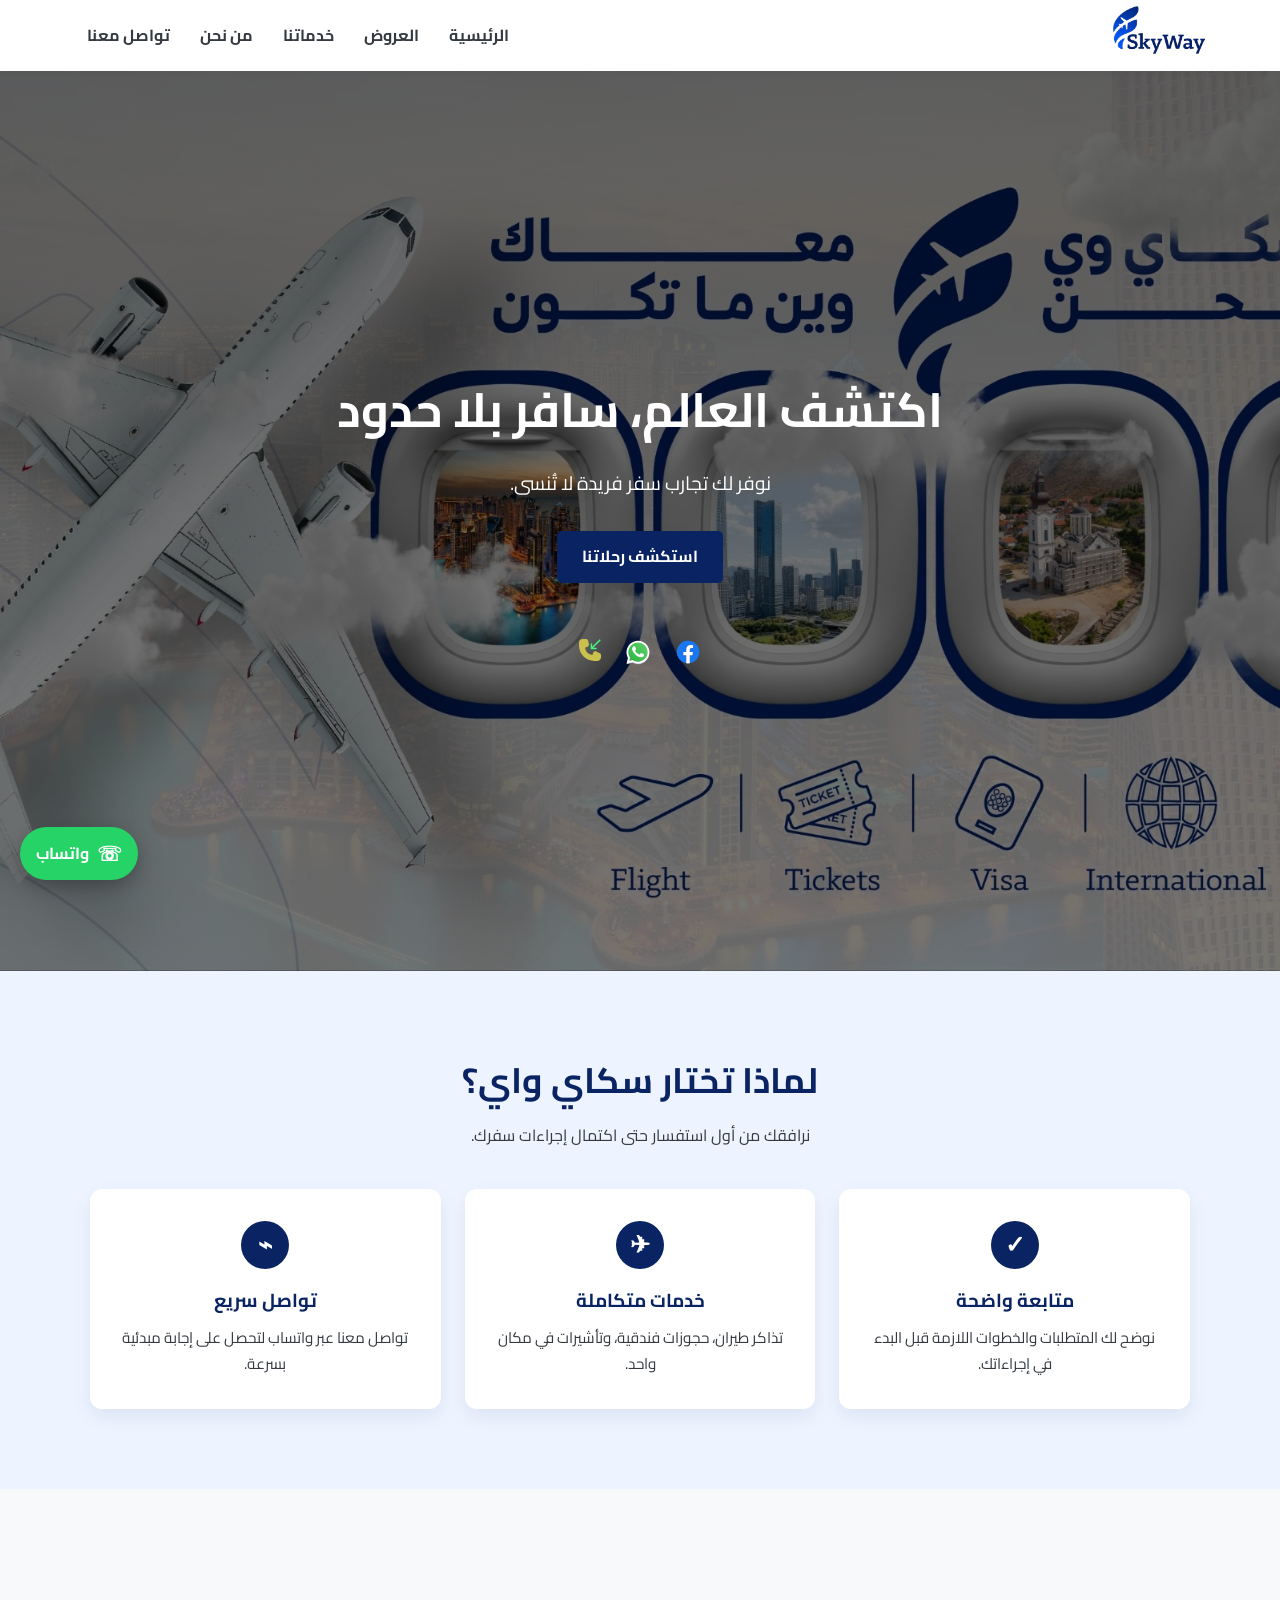
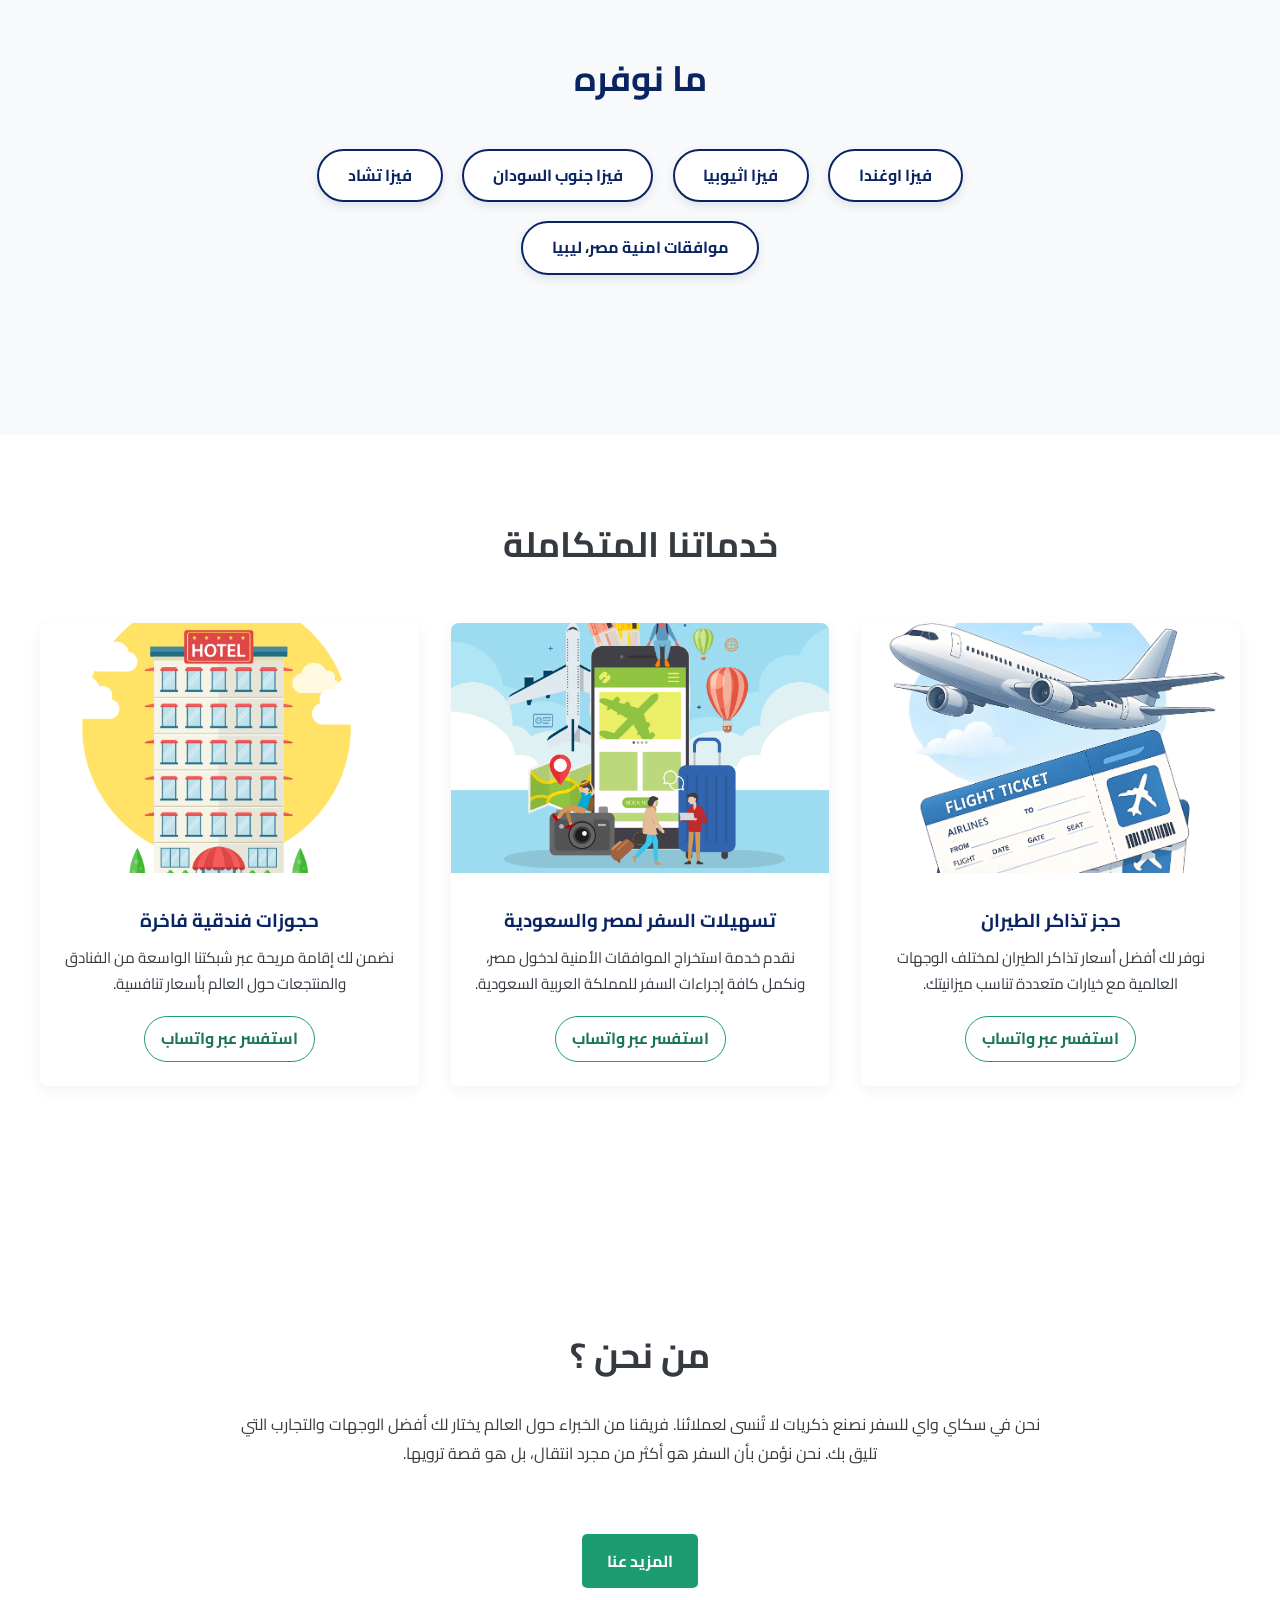
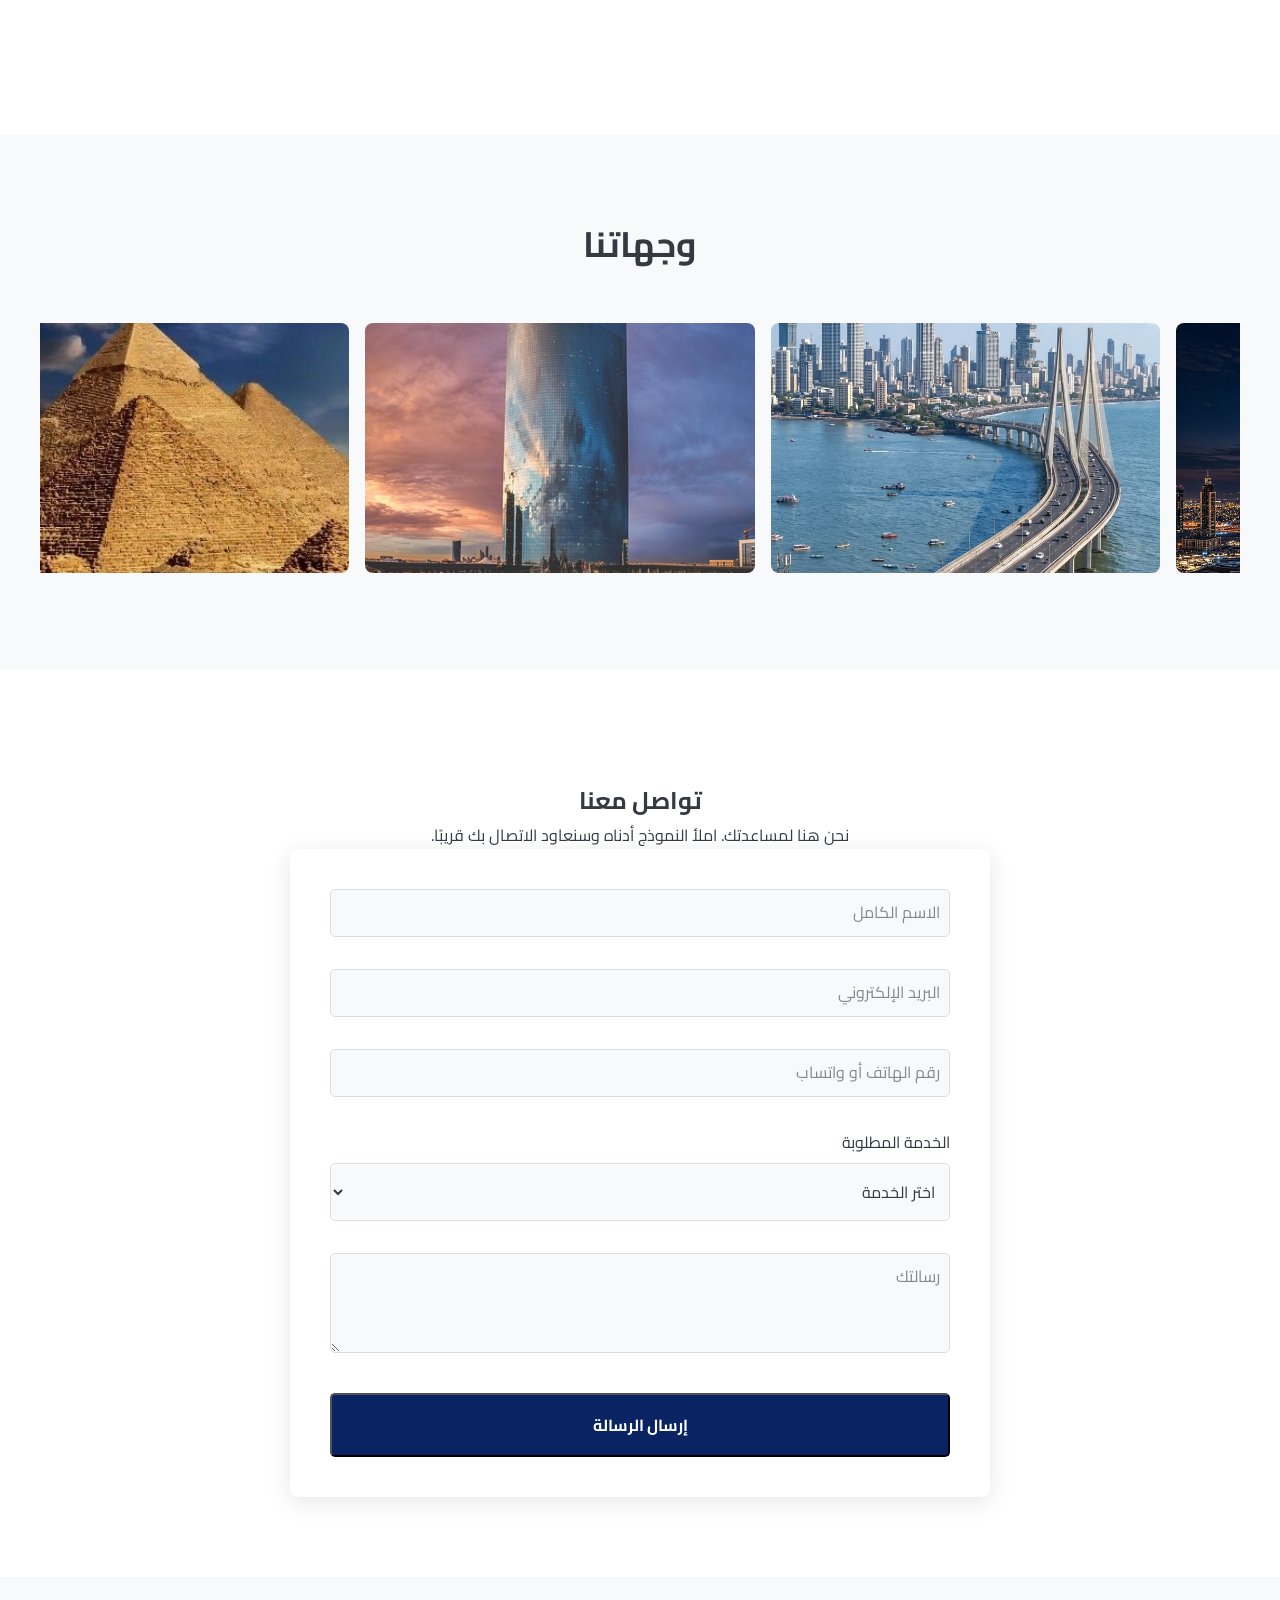
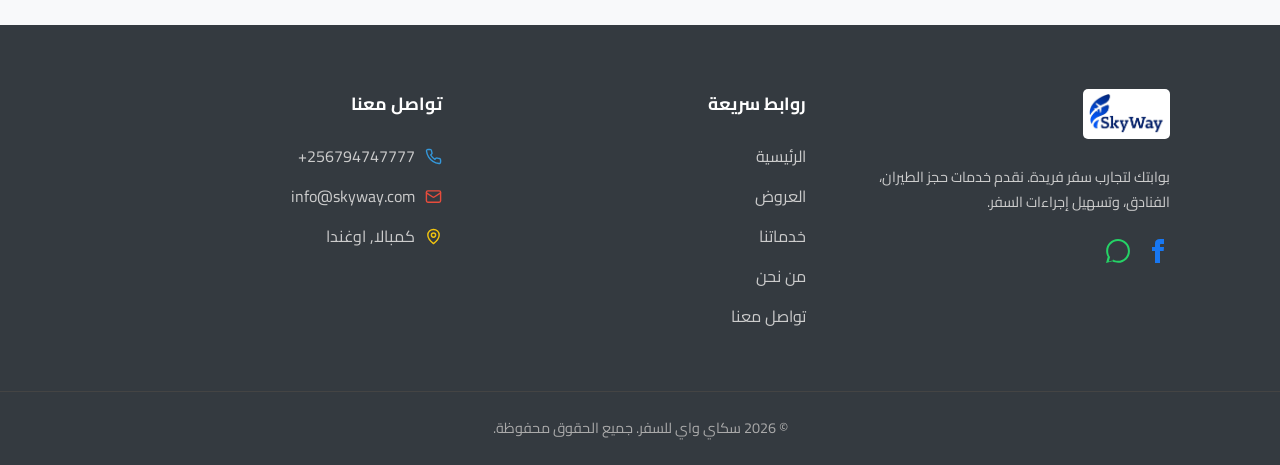
==== commit cca01878: "Add files via upload" ====
--- a/index.html
+++ b/index.html
@@ -25,7 +25,7 @@
             </a>
             <ul class="nav-links">
                 <li><a href="#home" class="">الرئيسية</a></li>
-                <li><a href="#offer">ما نوفره</a></li>
+                <li><a href="offers.html">العروض</a></li>
                 <li><a href="#featured-trips">خدماتنا</a></li>
                 <li><a href="#about">من نحن</a></li>
                 <li><a href="#contact">تواصل معنا</a></li>
@@ -35,7 +35,7 @@
                 </li>
             </ul>
             <!-- أيقونة القائمة (Hamburger) -->
-            <button class="hamburger-menu" aria-label="Toggle navigation">
+            <button class="hamburger-menu" type="button" aria-label="فتح قائمة التنقل" aria-expanded="false">
                 <span class="bar"></span>
                 <span class="bar"></span>
                 <span class="bar"></span>
@@ -90,6 +90,17 @@
                     </svg>
                 </a>
             </div>
+        </section>
+        <section class="why-choose-us" aria-labelledby="why-choose-title">
+            <div class="section-intro reveal">
+                <h2 id="why-choose-title">لماذا تختار سكاي واي؟</h2>
+                <p>نرافقك من أول استفسار حتى اكتمال إجراءات سفرك.</p>
+            </div>
+            <div class="trust-grid">
+                <article class="trust-card reveal"><span class="trust-icon" aria-hidden="true">✓</span><h3>متابعة واضحة</h3><p>نوضح لك المتطلبات والخطوات اللازمة قبل البدء في إجراءاتك.</p></article>
+                <article class="trust-card reveal"><span class="trust-icon" aria-hidden="true">✈</span><h3>خدمات متكاملة</h3><p>تذاكر طيران، حجوزات فندقية، وتأشيرات في مكان واحد.</p></article>
+                <article class="trust-card reveal"><span class="trust-icon" aria-hidden="true">⌁</span><h3>تواصل سريع</h3><p>تواصل معنا عبر واتساب لتحصل على إجابة مبدئية بسرعة.</p></article>
+            </div>
         </section>
         <!-- قسم الخدمات السريعة -->
         <section id="offer" class="quick-services">
@@ -108,20 +119,23 @@
             <h2>خدماتنا المتكاملة</h2>
             <div class="services-grid">
                 <div class="service-card reveal">
-                    <img src="assets/images/ti1.png" alt="حجز تذاكر طيران">
+                    <img src="assets/images/ti1.png" alt="حجز تذاكر طيران" width="3500" height="3500" loading="lazy" decoding="async">
                     <h3>حجز تذاكر الطيران</h3>
                     <p>نوفر لك أفضل أسعار تذاكر الطيران لمختلف الوجهات العالمية مع خيارات متعددة تناسب ميزانيتك.</p>
+                    <a class="service-inquiry" href="https://wa.me/256794747777?text=أرغب%20في%20الاستفسار%20عن%20إحدى%20خدمات%20سكاي%20واي" target="_blank" rel="noopener noreferrer">استفسر عبر واتساب</a>
                 </div>
                 <div class="service-card reveal">
-                    <img src="assets/images/sky-3.png" alt="تسهيلات السفر لمصر والسعودية">
+                    <img src="assets/images/sky-3.png" alt="تسهيلات السفر لمصر والسعودية" width="1200" height="1200" loading="lazy" decoding="async">
                     <h3>تسهيلات السفر لمصر والسعودية</h3>
                     <p>نقدم خدمة استخراج الموافقات الأمنية لدخول مصر، ونكمل كافة إجراءات السفر للمملكة العربية السعودية.
                     </p>
+                    <a class="service-inquiry" href="https://wa.me/256794747777?text=أرغب%20في%20الاستفسار%20عن%20إحدى%20خدمات%20سكاي%20واي" target="_blank" rel="noopener noreferrer">استفسر عبر واتساب</a>
                 </div>
                 <div class="service-card reveal">
-                    <img src="assets/images/ho1.png" alt="حجوزات فندقية">
+                    <img src="assets/images/ho1.png" alt="حجوزات فندقية" width="536" height="500" loading="lazy" decoding="async">
                     <h3>حجوزات فندقية فاخرة</h3>
                     <p>نضمن لك إقامة مريحة عبر شبكتنا الواسعة من الفنادق والمنتجعات حول العالم بأسعار تنافسية.</p>
+                    <a class="service-inquiry" href="https://wa.me/256794747777?text=أرغب%20في%20الاستفسار%20عن%20إحدى%20خدمات%20سكاي%20واي" target="_blank" rel="noopener noreferrer">استفسر عبر واتساب</a>
                 </div>
             </div>
         </section>
@@ -138,10 +152,10 @@
         <section class="portfolio-gallery">
             <h2>وجهاتنا</h2>
             <div class="gallery-grid">
-                <img src="assets/images/saudi.jpg" alt="وجهة سياحية 1">
-                <img src="assets/images/india.jpg" alt="وجهة سياحية 2">
-                <img src="assets/images/uae.jpg" alt="وجهة سياحية 3">
-                <img src="assets/images/egypt.jpg" alt="وجهة سياحية 4">
+                <img src="assets/images/saudi.jpg" alt="السعودية" width="540" height="810" loading="lazy" decoding="async">
+                <img src="assets/images/india.jpg" alt="الهند" width="736" height="1308" loading="lazy" decoding="async">
+                <img src="assets/images/uae.jpg" alt="الإمارات العربية المتحدة" width="736" height="1307" loading="lazy" decoding="async">
+                <img src="assets/images/egypt.jpg" alt="مصر" width="360" height="640" loading="lazy" decoding="async">
             </div>
         </section>
 
@@ -151,14 +165,24 @@
                 <h2>تواصل معنا</h2>
                 <p>نحن هنا لمساعدتك. املأ النموذج أدناه وسنعاود الاتصال بك قريبًا.</p>
             </div>
-            <form class="contact-form" action="https://formsubmit.co/ahcinbox1@gmail.com" method="POST" autocomplete="off">
+            <form class="contact-form" action="https://formsubmit.co/ahcinbox1@gmail.com" method="POST">
                 <div class="form-group">
-                    <input type="text" id="name" name="name" required placeholder=" ">
+                    <input type="text" id="name" name="name" required placeholder=" " autocomplete="name">
                     <label for="name">الاسم الكامل</label>
                 </div>
                 <div class="form-group">
-                    <input type="email" id="email" name="email" required placeholder=" ">
+                    <input type="email" id="email" name="email" required placeholder=" " autocomplete="email">
                     <label for="email">البريد الإلكتروني</label>
+                </div>                <div class="form-group">
+                    <input type="tel" id="phone" name="phone" required placeholder=" " autocomplete="tel" inputmode="tel">
+                    <label for="phone">رقم الهاتف أو واتساب</label>
+                </div>
+                <div class="form-group select-group">
+                    <label class="form-label" for="service">الخدمة المطلوبة</label>
+                    <select id="service" name="service" required>
+                        <option value="" selected disabled>اختر الخدمة</option>
+                        <option value="تأشيرة">تأشيرة</option><option value="تذاكر طيران">تذاكر طيران</option><option value="حجز فندقي">حجز فندقي</option><option value="تسهيلات سفر">تسهيلات سفر</option><option value="أخرى">خدمة أخرى</option>
+                    </select>
                 </div>
                 <div class="form-group">
                     <textarea id="message" name="message" rows="5" required placeholder=" "></textarea>
@@ -201,7 +225,7 @@
             <nav class="footer-links">
                 <h4>روابط سريعة</h4>
                 <a href="index.html">الرئيسية</a>
-                <a href="#offer">ما نوفره</a>
+                <a href="offers.html">العروض</a>
                 <a href="#featured-trips">خدماتنا</a>
                 <a href="about.html">من نحن</a>
                 <a href="#contact">تواصل معنا</a>
@@ -237,9 +261,10 @@
             </div>
         </div>
         <div class="footer-bottom">
-            <p>&copy; 2024 سكاي واي للسفر. جميع الحقوق محفوظة.</p>
+            <p>&copy; 2026 سكاي واي للسفر. جميع الحقوق محفوظة.</p>
         </div>
-    </footer>
+    </footer>
+    <a class="floating-whatsapp" href="https://wa.me/256794747777?text=مرحبًا،%20أرغب%20في%20الاستفسار%20عن%20خدمات%20سكاي%20واي" target="_blank" rel="noopener noreferrer" aria-label="تواصل معنا عبر واتساب"><span aria-hidden="true">☏</span><span>واتساب</span></a>
 
     <!-- ربط ملف جافاسكريبت الرئيسي (قبل إغلاق الـ body لتحسين الأداء) -->
     <script src="assets/js/main.js"></script>
--- a/assets/css/style.css
+++ b/assets/css/style.css
@@ -493,7 +493,7 @@
     transition: background 0.3s ease;
     width: 100%;
     padding: 15px;
-    font-size: 1.rem;
+    font-size: 1rem;
     font-family: var(--main-font);
 }
 
@@ -675,3 +675,15 @@
         scroll-snap-align: center; /* محاذاة الصورة في المنتصف عند التمرير */
     }
 }
+
+/* عناصر التحويل والثقة */
+.why-choose-us { padding: 5rem 2rem; text-align: center; background: #eef4ff; }.section-intro { max-width: 680px; margin: 0 auto 2.5rem; }.section-intro h2 { color: var(--primary-color); font-size: 2.2rem; margin-bottom: .7rem; }.trust-grid { display: grid; grid-template-columns: repeat(3, minmax(0, 1fr)); gap: 1.5rem; max-width: 1100px; margin: 0 auto; }.trust-card { background: var(--white-color); padding: 2rem 1.5rem; border-radius: 12px; box-shadow: 0 8px 20px rgba(10,36,99,.08); }.trust-icon { display: grid; place-items: center; width: 48px; height: 48px; margin: 0 auto 1rem; border-radius: 50%; background: var(--primary-color); color: var(--white-color); font-size: 1.5rem; font-weight: bold; }.trust-card h3 { color: var(--primary-color); margin-bottom: .5rem; }.trust-card p { font-size: .95rem; }.service-inquiry { display: inline-block; margin-top: 1.2rem; padding: .55rem 1rem; border: 1px solid #1d9b71; border-radius: 999px; color: #197556; font-weight: 700; }.service-inquiry:hover, .service-inquiry:focus-visible { color: var(--white-color); background: #197556; }.form-group select { width: 100%; padding: .75rem 10px; border: 1px solid #ddd; border-radius: 5px; font-family: var(--main-font); font-size: 1rem; color: var(--secondary-color); background: var(--background-color); }.form-group select:focus { outline: none; border-color: var(--primary-color); box-shadow: 0 0 0 2px rgba(10,36,99,.2); }.form-group .form-label { position: static; display: block; margin-bottom: .45rem; color: var(--secondary-color); pointer-events: auto; }.floating-whatsapp { position: fixed; left: 1.25rem; bottom: 1.25rem; z-index: 101; display: inline-flex; align-items: center; gap: .5rem; padding: .8rem 1rem; border-radius: 999px; color: var(--white-color); background: #25D366; box-shadow: 0 6px 18px rgba(0,0,0,.25); font-weight: 700; }.floating-whatsapp:hover, .floating-whatsapp:focus-visible { color: var(--white-color); background: #1eaa51; transform: translateY(-2px); }.floating-whatsapp span:first-child { font-size: 1.25rem; line-height: 1; }@media (max-width: 768px) { .why-choose-us { padding: 4rem 1.25rem; }.section-intro h2 { font-size: 1.8rem; }.trust-grid { grid-template-columns: 1fr; }.floating-whatsapp { left: 1rem; bottom: 1rem; } }@media (prefers-reduced-motion: reduce) { *, *::before, *::after { scroll-behavior: auto !important; transition-duration: .01ms !important; animation-duration: .01ms !important; } }
+/* سلايدر الوجهات الدائري */
+.gallery-grid { display: flex; gap: 1rem; max-width: 1200px; margin: 0 auto; overflow-x: auto; padding: 0 0 1rem; direction: ltr; scroll-snap-type: x mandatory; scroll-behavior: smooth; -webkit-overflow-scrolling: touch; scrollbar-width: none; cursor: grab; }
+.gallery-grid::-webkit-scrollbar { display: none; }
+.gallery-grid:active { cursor: grabbing; }
+.gallery-grid img { flex: 0 0 calc((100% - 2rem) / 3); scroll-snap-align: start; }
+.gallery-grid img[aria-hidden="true"] { pointer-events: none; }
+@media (max-width: 768px) { .gallery-grid { padding-bottom: 1rem; } .gallery-grid img { flex-basis: 88%; height: 200px; } }
+/* صفحة العروض */
+.offers-hero { min-height: 48vh; display: flex; flex-direction: column; justify-content: center; align-items: center; padding: 6rem 2rem; text-align: center; color: var(--white-color); background: linear-gradient(rgba(10,36,99,.84), rgba(10,36,99,.7)), url('../images/skyway1.jpg') center/cover; }.offers-hero h1 { max-width: 760px; margin: .5rem 0 1rem; font-size: clamp(2rem, 5vw, 3.5rem); }.offers-hero > p:not(.eyebrow) { max-width: 650px; margin-bottom: 2rem; }.eyebrow { color: #f3d77a; font-weight: 700; }.offers-section { padding: 5rem 2rem; }.offers-grid { display: grid; grid-template-columns: repeat(3, minmax(0, 1fr)); gap: 1.5rem; max-width: 1200px; margin: 0 auto; }.offer-card { display: flex; flex-direction: column; align-items: flex-start; min-height: 260px; padding: 1.75rem; border: 1px solid #e2e8f0; border-radius: 12px; background: var(--white-color); box-shadow: 0 8px 20px rgba(10,36,99,.07); }.offer-tag { margin-bottom: 1rem; padding: .25rem .7rem; border-radius: 999px; color: var(--primary-color); background: #e8efff; font-size: .85rem; font-weight: 700; }.offer-card h3 { margin-bottom: .7rem; color: var(--primary-color); }.offer-card p { margin-bottom: 1.5rem; }.offer-card a { margin-top: auto; color: #197556; font-weight: 700; }.offers-note { max-width: 760px; margin: 2.5rem auto 0; text-align: center; color: #5d6775; }@media (max-width: 900px) { .offers-grid { grid-template-columns: repeat(2, minmax(0, 1fr)); } }@media (max-width: 600px) { .offers-hero { min-height: 42vh; padding: 4rem 1.25rem; }.offers-section { padding: 4rem 1.25rem; }.offers-grid { grid-template-columns: 1fr; } }
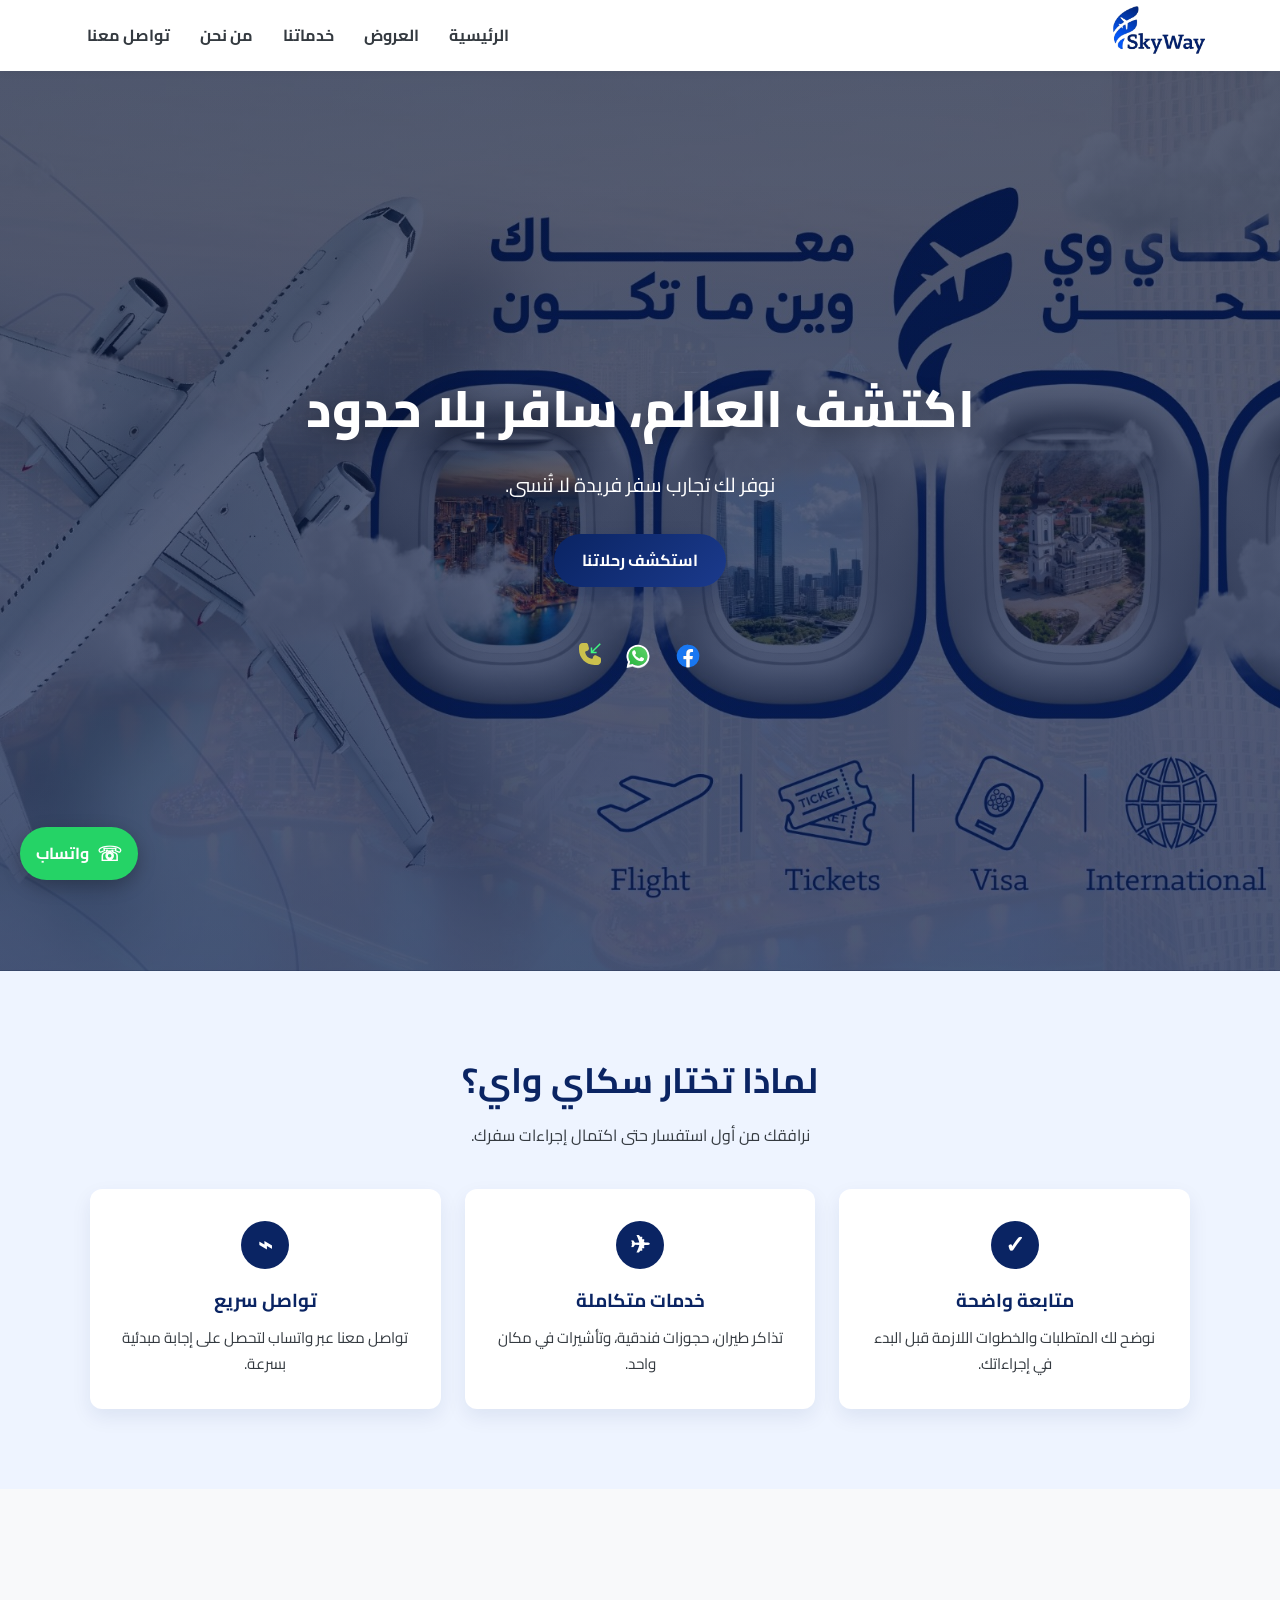
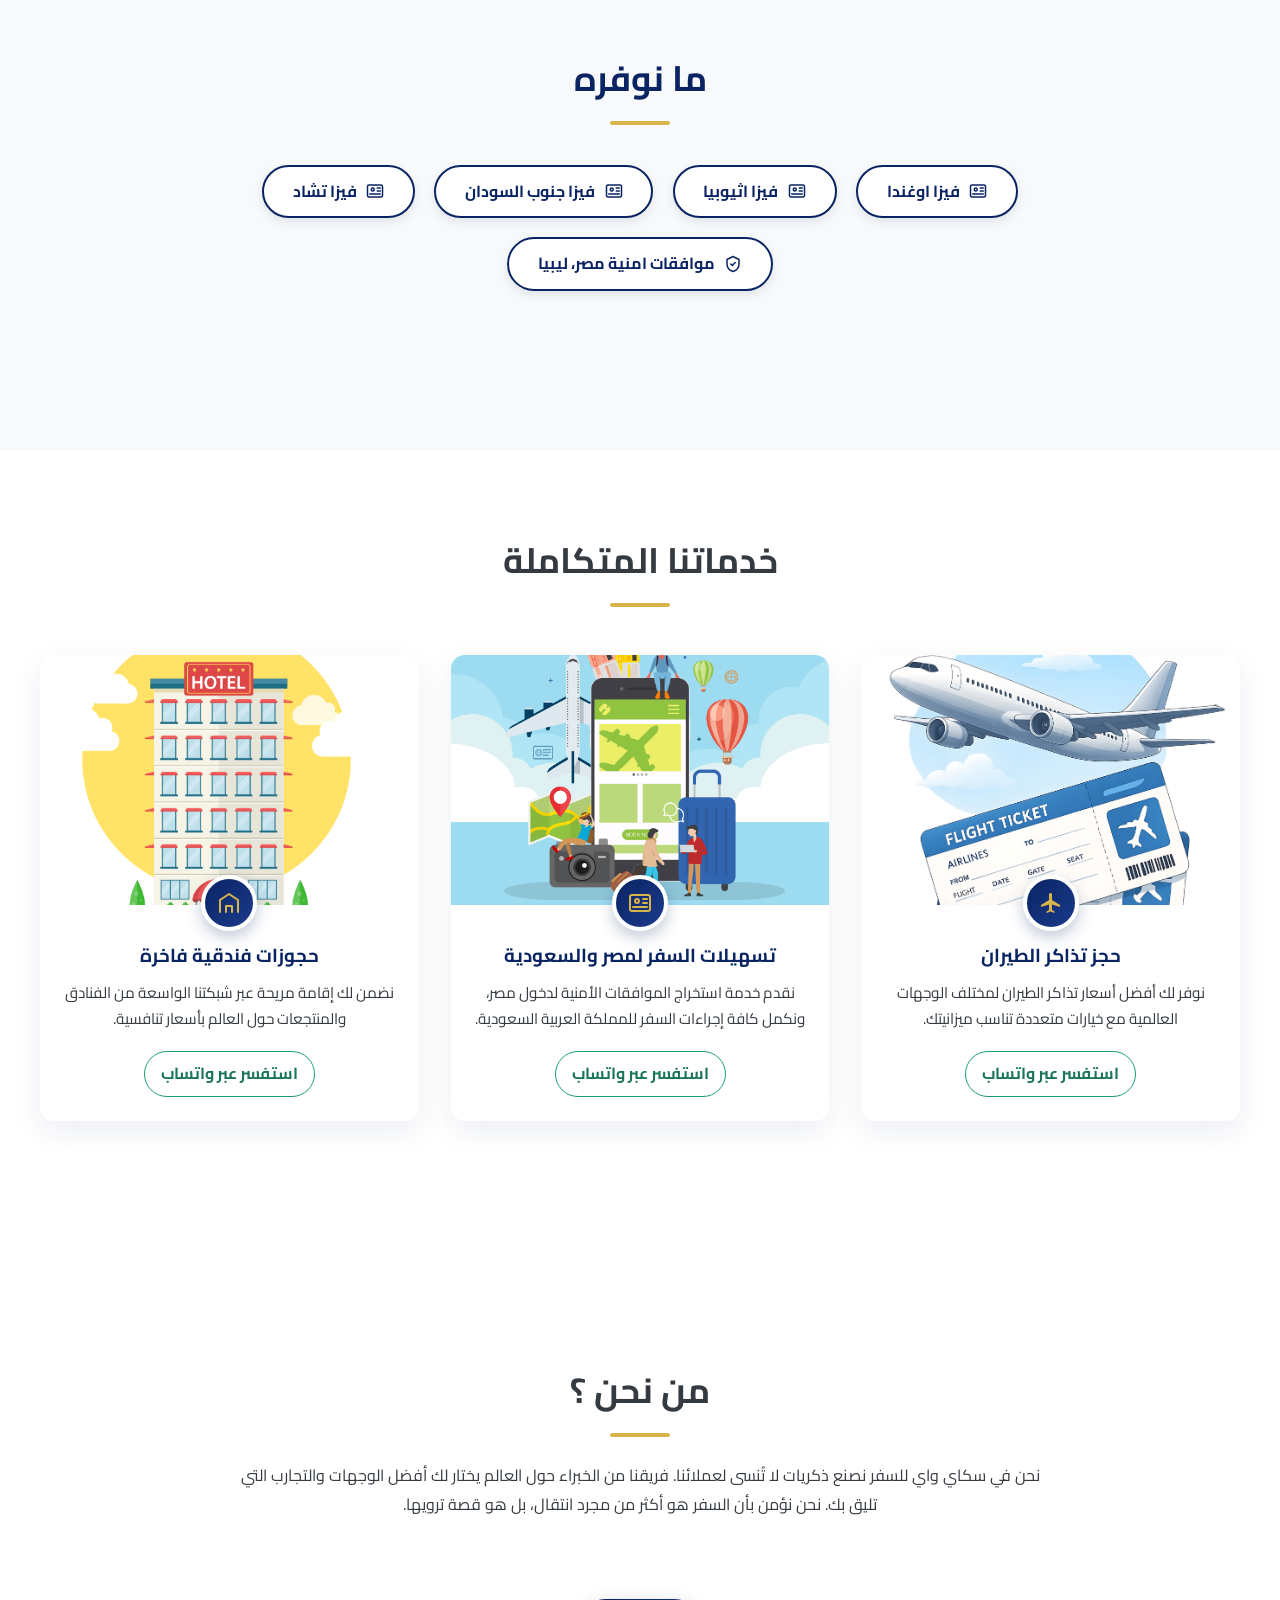
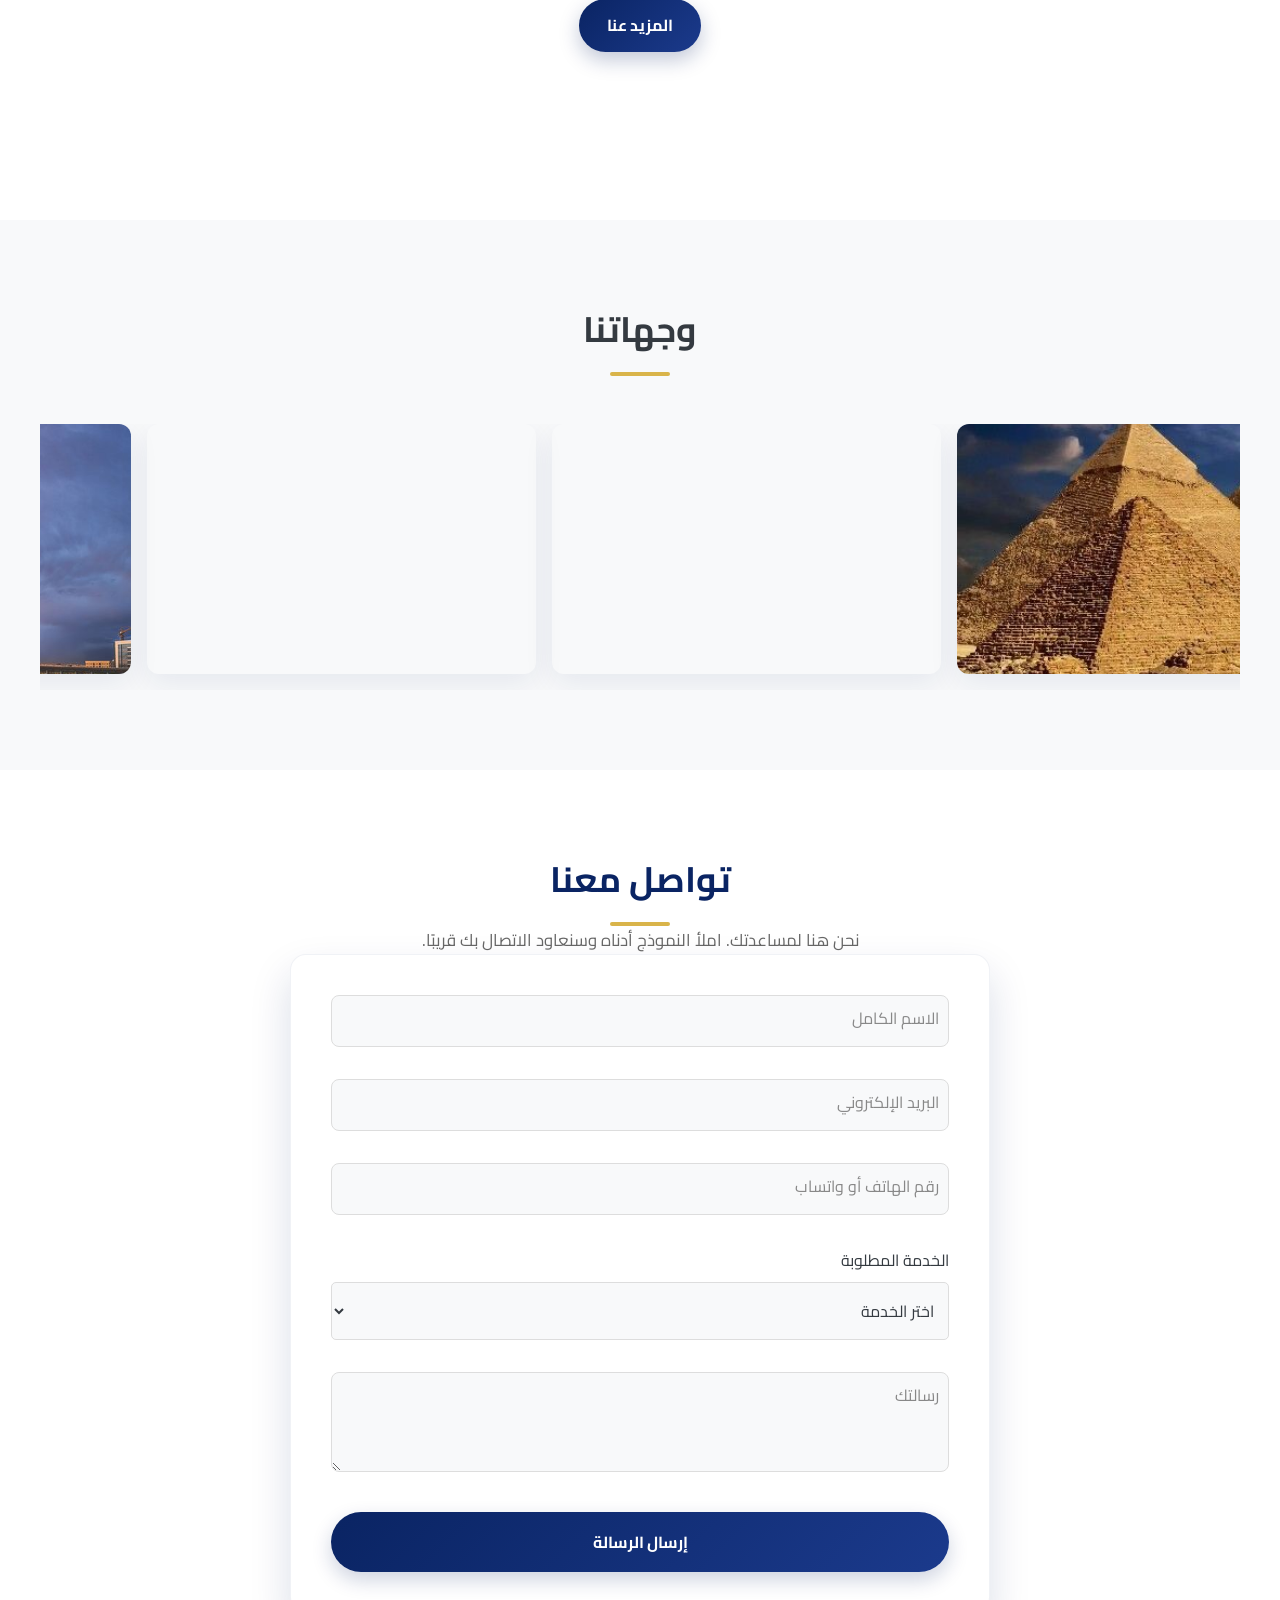
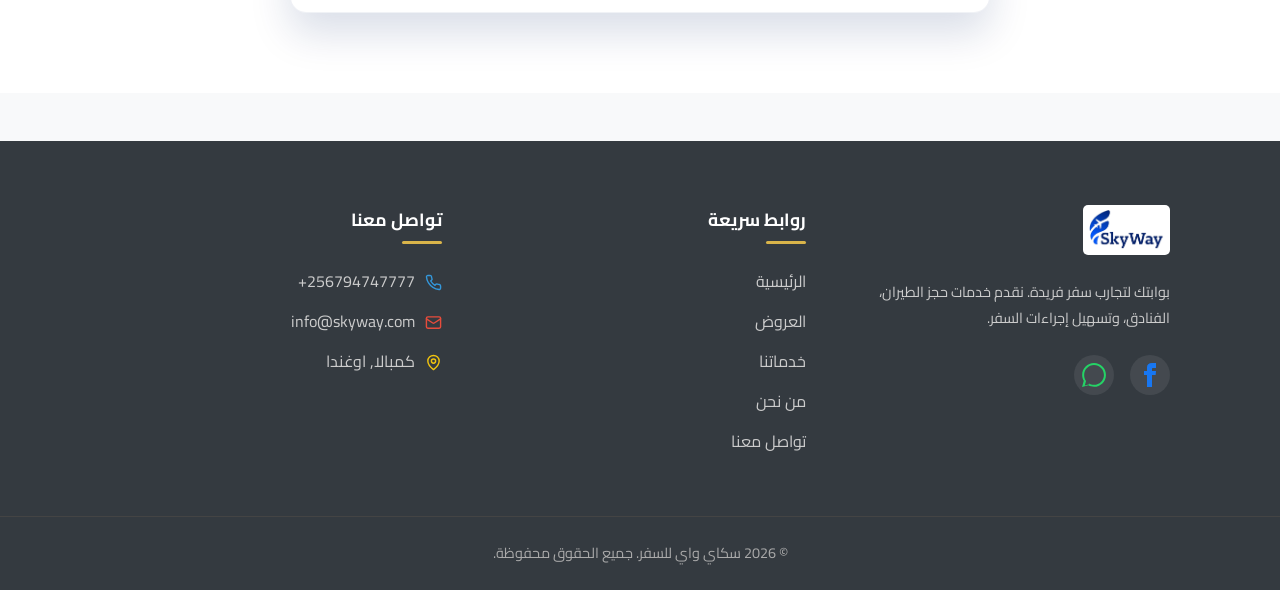
==== commit 0ffe5847: "Add files via upload" ====
--- a/index.html
+++ b/index.html
@@ -16,6 +16,16 @@
 </head>
 
 <body>
+
+    <!-- شاشة التحميل -->
+    <div class="preloader" aria-hidden="true">
+        <svg class="preloader-plane" viewBox="0 0 24 24" fill="currentColor" xmlns="http://www.w3.org/2000/svg">
+            <path d="M21 16v-2l-8-5V3.5c0-.83-.67-1.5-1.5-1.5S10 2.67 10 3.5V9l-8 5v2l8-2.5V19l-2.5 1.5V22l4-1.5 4 1.5v-1.5L13 19v-5.5l8 2.5z"/>
+        </svg>
+    </div>
+
+    <!-- شريط تقدم التمرير -->
+    <div class="scroll-progress"></div>
 
     <!-- قسم الترويسة (الهيدر) -->
     <header class="main-header">
@@ -106,11 +116,26 @@
         <section id="offer" class="quick-services">
             <h2 class="reveal">ما نوفره</h2>
             <div class="quick-services-grid">
-                <div class="quick-service-item reveal">فيزا اوغندا</div>
-                <div class="quick-service-item reveal">فيزا اثيوبيا</div>
-                <div class="quick-service-item reveal">فيزا جنوب السودان</div>
-                <div class="quick-service-item reveal">فيزا تشاد</div>
-                <div class="quick-service-item reveal">موافقات امنية مصر، ليبيا</div>
+                <div class="quick-service-item reveal">
+                    <svg viewBox="0 0 24 24" fill="none" stroke="currentColor" stroke-width="2" stroke-linecap="round" stroke-linejoin="round"><rect x="2" y="4" width="20" height="16" rx="2"></rect><circle cx="9" cy="10" r="2"></circle><path d="M15 8h4M15 12h4M5 16h14"></path></svg>
+                    فيزا اوغندا
+                </div>
+                <div class="quick-service-item reveal">
+                    <svg viewBox="0 0 24 24" fill="none" stroke="currentColor" stroke-width="2" stroke-linecap="round" stroke-linejoin="round"><rect x="2" y="4" width="20" height="16" rx="2"></rect><circle cx="9" cy="10" r="2"></circle><path d="M15 8h4M15 12h4M5 16h14"></path></svg>
+                    فيزا اثيوبيا
+                </div>
+                <div class="quick-service-item reveal">
+                    <svg viewBox="0 0 24 24" fill="none" stroke="currentColor" stroke-width="2" stroke-linecap="round" stroke-linejoin="round"><rect x="2" y="4" width="20" height="16" rx="2"></rect><circle cx="9" cy="10" r="2"></circle><path d="M15 8h4M15 12h4M5 16h14"></path></svg>
+                    فيزا جنوب السودان
+                </div>
+                <div class="quick-service-item reveal">
+                    <svg viewBox="0 0 24 24" fill="none" stroke="currentColor" stroke-width="2" stroke-linecap="round" stroke-linejoin="round"><rect x="2" y="4" width="20" height="16" rx="2"></rect><circle cx="9" cy="10" r="2"></circle><path d="M15 8h4M15 12h4M5 16h14"></path></svg>
+                    فيزا تشاد
+                </div>
+                <div class="quick-service-item reveal">
+                    <svg viewBox="0 0 24 24" fill="none" stroke="currentColor" stroke-width="2" stroke-linecap="round" stroke-linejoin="round"><path d="M12 2l8 4v6c0 5-3.5 8.5-8 10-4.5-1.5-8-5-8-10V6l8-4z"></path><path d="M9 12l2 2 4-4"></path></svg>
+                    موافقات امنية مصر، ليبيا
+                </div>
             </div>
         </section>
 
@@ -119,20 +144,35 @@
             <h2>خدماتنا المتكاملة</h2>
             <div class="services-grid">
                 <div class="service-card reveal">
-                    <img src="assets/images/ti1.png" alt="حجز تذاكر طيران" width="3500" height="3500" loading="lazy" decoding="async">
+                    <div class="service-img-wrap">
+                        <img src="assets/images/ti1.png" alt="حجز تذاكر طيران" width="3500" height="3500" loading="lazy" decoding="async">
+                    </div>
+                    <div class="service-icon-badge">
+                        <svg viewBox="0 0 24 24" fill="currentColor"><path d="M21 16v-2l-8-5V3.5c0-.83-.67-1.5-1.5-1.5S10 2.67 10 3.5V9l-8 5v2l8-2.5V19l-2.5 1.5V22l4-1.5 4 1.5v-1.5L13 19v-5.5l8 2.5z"/></svg>
+                    </div>
                     <h3>حجز تذاكر الطيران</h3>
                     <p>نوفر لك أفضل أسعار تذاكر الطيران لمختلف الوجهات العالمية مع خيارات متعددة تناسب ميزانيتك.</p>
                     <a class="service-inquiry" href="https://wa.me/256794747777?text=أرغب%20في%20الاستفسار%20عن%20إحدى%20خدمات%20سكاي%20واي" target="_blank" rel="noopener noreferrer">استفسر عبر واتساب</a>
                 </div>
                 <div class="service-card reveal">
-                    <img src="assets/images/sky-3.png" alt="تسهيلات السفر لمصر والسعودية" width="1200" height="1200" loading="lazy" decoding="async">
+                    <div class="service-img-wrap">
+                        <img src="assets/images/sky-3.png" alt="تسهيلات السفر لمصر والسعودية" width="1200" height="1200" loading="lazy" decoding="async">
+                    </div>
+                    <div class="service-icon-badge">
+                        <svg viewBox="0 0 24 24" fill="none" stroke="currentColor" stroke-width="2" stroke-linecap="round" stroke-linejoin="round"><rect x="2" y="4" width="20" height="16" rx="2"></rect><circle cx="9" cy="10" r="2"></circle><path d="M15 8h4M15 12h4M5 16h14"></path></svg>
+                    </div>
                     <h3>تسهيلات السفر لمصر والسعودية</h3>
                     <p>نقدم خدمة استخراج الموافقات الأمنية لدخول مصر، ونكمل كافة إجراءات السفر للمملكة العربية السعودية.
                     </p>
                     <a class="service-inquiry" href="https://wa.me/256794747777?text=أرغب%20في%20الاستفسار%20عن%20إحدى%20خدمات%20سكاي%20واي" target="_blank" rel="noopener noreferrer">استفسر عبر واتساب</a>
                 </div>
                 <div class="service-card reveal">
-                    <img src="assets/images/ho1.png" alt="حجوزات فندقية" width="536" height="500" loading="lazy" decoding="async">
+                    <div class="service-img-wrap">
+                        <img src="assets/images/ho1.png" alt="حجوزات فندقية" width="536" height="500" loading="lazy" decoding="async">
+                    </div>
+                    <div class="service-icon-badge">
+                        <svg viewBox="0 0 24 24" fill="none" stroke="currentColor" stroke-width="2" stroke-linecap="round" stroke-linejoin="round"><path d="M3 21V9l9-6 9 6v12"></path><path d="M9 21v-6h6v6"></path></svg>
+                    </div>
                     <h3>حجوزات فندقية فاخرة</h3>
                     <p>نضمن لك إقامة مريحة عبر شبكتنا الواسعة من الفنادق والمنتجعات حول العالم بأسعار تنافسية.</p>
                     <a class="service-inquiry" href="https://wa.me/256794747777?text=أرغب%20في%20الاستفسار%20عن%20إحدى%20خدمات%20سكاي%20واي" target="_blank" rel="noopener noreferrer">استفسر عبر واتساب</a>
@@ -266,6 +306,14 @@
     </footer>
     <a class="floating-whatsapp" href="https://wa.me/256794747777?text=مرحبًا،%20أرغب%20في%20الاستفسار%20عن%20خدمات%20سكاي%20واي" target="_blank" rel="noopener noreferrer" aria-label="تواصل معنا عبر واتساب"><span aria-hidden="true">☏</span><span>واتساب</span></a>
 
+    <!-- زر العودة إلى الأعلى -->
+    <button class="back-to-top" aria-label="العودة للأعلى">
+        <svg viewBox="0 0 24 24" fill="none" stroke="currentColor" stroke-width="2.5" stroke-linecap="round" stroke-linejoin="round">
+            <path d="M12 19V5"></path>
+            <path d="M5 12l7-7 7 7"></path>
+        </svg>
+    </button>
+
     <!-- ربط ملف جافاسكريبت الرئيسي (قبل إغلاق الـ body لتحسين الأداء) -->
     <script src="assets/js/main.js"></script>
     <script src="assets/js/animation.js"></script> <!-- ملف الأنيميشن الجديد -->
--- a/assets/css/style.css
+++ b/assets/css/style.css
@@ -1,13 +1,92 @@
-@import url('https://fonts.googleapis.com/css2?family=Cairo:wght@400;700&display=swap');
+@import url('https://fonts.googleapis.com/css2?family=Cairo:wght@400;600;700;800&display=swap');
 
 /* --- متغيرات الألوان والخطوط (CSS Variables) --- */
 :root {
     --primary-color: #0A2463; /* أزرق داكن */
+    --primary-light: #1B3A8C;
     --secondary-color: #343A40;  /* رمادي غامق للنصوص */
     --accent-color: #D9B44A; /* لون ذهبي/رملي */
     --background-color: #F8F9FA; /* أبيض مائل للرمادي */
     --white-color: #ffffff;
     --main-font: 'Cairo', sans-serif;
+    --ease-smooth: cubic-bezier(0.22, 1, 0.36, 1);
+    --shadow-soft: 0 10px 30px rgba(10, 36, 99, 0.08);
+    --shadow-hover: 0 20px 40px rgba(10, 36, 99, 0.15);
+}
+
+/* --- محمل الصفحة (Preloader) --- */
+.preloader {
+    position: fixed;
+    inset: 0;
+    background: var(--primary-color);
+    z-index: 9999;
+    display: flex;
+    align-items: center;
+    justify-content: center;
+    transition: opacity 0.6s var(--ease-smooth), visibility 0.6s var(--ease-smooth);
+}
+.preloader.loaded {
+    opacity: 0;
+    visibility: hidden;
+}
+.preloader-plane {
+    width: 54px;
+    height: 54px;
+    color: var(--accent-color);
+    animation: preloaderFly 1.4s ease-in-out infinite;
+}
+@keyframes preloaderFly {
+    0%, 100% { transform: translateY(0) rotate(-45deg); }
+    50% { transform: translateY(-14px) rotate(-45deg); }
+}
+
+/* --- شريط التقدم عند التمرير (Scroll Progress) --- */
+.scroll-progress {
+    position: fixed;
+    top: 0;
+    right: 0;
+    height: 3px;
+    width: 0%;
+    background: linear-gradient(90deg, var(--accent-color), var(--primary-color));
+    z-index: 1001;
+    transition: width 0.1s linear;
+}
+
+/* --- زر العودة للأعلى --- */
+.back-to-top {
+    position: fixed;
+    bottom: 25px;
+    right: 25px;
+    width: 46px;
+    height: 46px;
+    border-radius: 50%;
+    background: var(--primary-color);
+    color: var(--white-color);
+    display: flex;
+    align-items: center;
+    justify-content: center;
+    box-shadow: var(--shadow-soft);
+    cursor: pointer;
+    border: none;
+    z-index: 90;
+    opacity: 0;
+    visibility: hidden;
+    transform: translateY(15px);
+    transition: all 0.4s var(--ease-smooth);
+}
+.back-to-top.show {
+    opacity: 1;
+    visibility: visible;
+    transform: translateY(0);
+}
+.back-to-top:hover {
+    background: var(--accent-color);
+    transform: translateY(-4px) scale(1.05);
+    box-shadow: var(--shadow-hover);
+}
+.back-to-top svg {
+    width: 20px;
+    height: 20px;
 }
 
 /* --- إعادة تعيين الأنماط الأساسية (Reset) --- */
@@ -45,12 +124,20 @@
 
 /* --- الترويسة والشريط العلوي --- */
 .main-header {
-    background: var(--white-color);
+    background: rgba(255, 255, 255, 0.92);
+    backdrop-filter: blur(10px);
+    -webkit-backdrop-filter: blur(10px);
     box-shadow: 0 2px 8px rgba(0,0,0,0.05);
     padding: 0.4rem 0;
     position: sticky;
     top: 0;
     z-index: 100;
+    transition: padding 0.35s var(--ease-smooth), box-shadow 0.35s var(--ease-smooth);
+}
+
+.main-header.scrolled {
+    padding: 0.1rem 0;
+    box-shadow: 0 6px 20px rgba(10, 36, 99, 0.1);
 }
 
 .navbar {
@@ -64,6 +151,15 @@
 
 .logo img {
     height: 50px;
+    transition: height 0.35s var(--ease-smooth), transform 0.3s var(--ease-smooth);
+}
+
+.main-header.scrolled .logo img {
+    height: 40px;
+}
+
+.logo:hover img {
+    transform: scale(1.05);
 }
 
 .nav-links {
@@ -75,14 +171,36 @@
 }
 
 .nav-links a {
+    position: relative;
     color: var(--secondary-color);
     font-weight: bold;
     transition: color 0.3s ease;
+    padding-bottom: 4px;
+}
+
+.nav-links a::after {
+    content: '';
+    position: absolute;
+    right: 0;
+    bottom: 0;
+    width: 0;
+    height: 2px;
+    background: var(--accent-color);
+    transition: width 0.3s var(--ease-smooth);
 }
 
 .nav-links a:hover,
 .nav-links a.active {
     color: var(--primary-color);
+}
+
+.nav-links a:hover::after,
+.nav-links a.active::after {
+    width: 100%;
+}
+
+.nav-links .nav-social-mobile a::after {
+    display: none;
 }
 
 /* إخفاء أيقونات التواصل في القائمة على الشاشات الكبيرة */
@@ -109,12 +227,12 @@
     width: 100%;
     background-color: var(--secondary-color);
     border-radius: 10px;
-    transition: all 0.3s ease-in-out;
+    transition: all 0.35s var(--ease-smooth);
 }
 
 /* --- قسم البطل (Hero) --- */
 .hero {
-    background: linear-gradient(rgba(0, 0, 0, 0.6), rgba(0, 0, 0, 0.5)), url('../images/skyway1.jpg') no-repeat center center/cover;
+    position: relative;
     color: var(--white-color);
     height: 100vh; /* جعل القسم يملأ الشاشة */
     display: flex;
@@ -123,37 +241,83 @@
     align-items: center;
     text-align: center;
     padding: 0 20px;
+    overflow: hidden;
+}
+
+.hero::before {
+    content: '';
+    position: absolute;
+    inset: 0;
+    background: linear-gradient(rgba(6, 16, 46, 0.65), rgba(6, 16, 46, 0.55)), url('../images/skyway1.jpg') no-repeat center center/cover;
+    animation: kenBurns 18s ease-in-out infinite alternate;
+    z-index: -2;
+}
+
+.hero::after {
+    content: '';
+    position: absolute;
+    inset: 0;
+    background: linear-gradient(180deg, rgba(10,36,99,0.05) 0%, rgba(10,36,99,0.35) 100%);
+    z-index: -1;
+}
+
+@keyframes kenBurns {
+    0% { transform: scale(1) translate(0, 0); }
+    100% { transform: scale(1.12) translate(-1%, -1%); }
 }
 
 .hero h1 {
-    font-size: 3rem;
-    font-weight: 700;
+    font-size: 3.2rem;
+    font-weight: 800;
     margin-bottom: 1rem;
+    text-shadow: 0 4px 20px rgba(0,0,0,0.3);
     /* أنيميشن الظهور */
-    animation: fadeInUp 0.8s ease-out 0.2s forwards;
+    animation: fadeInUp 0.9s var(--ease-smooth) 0.2s forwards;
     opacity: 0;
 }
 
 .hero p {
-    font-size: 1.2rem;
+    font-size: 1.25rem;
     margin-bottom: 2rem;
     /* أنيميشن الظهور مع تأخير */
-    animation: fadeInUp 0.8s ease-out 0.6s forwards;
+    animation: fadeInUp 0.9s var(--ease-smooth) 0.5s forwards;
     opacity: 0;
 }
 
 .cta-button {
-    background: var(--primary-color);
+    position: relative;
+    display: inline-block;
+    background: linear-gradient(135deg, var(--primary-color), var(--primary-light));
     color: var(--white-color);
-    padding: 12px 25px;
-    border-radius: 5px;
+    padding: 13px 28px;
+    border-radius: 50px;
     font-weight: bold;
-    transition: background 0.3s ease;
+    overflow: hidden;
+    box-shadow: 0 8px 20px rgba(10, 36, 99, 0.25);
+    transition: transform 0.35s var(--ease-smooth), box-shadow 0.35s var(--ease-smooth);
+}
+
+.cta-button::before {
+    content: '';
+    position: absolute;
+    inset: 0;
+    background: rgba(255,255,255,0.25);
+    transform: translateX(-100%);
+    transition: transform 0.45s var(--ease-smooth);
+}
+
+.cta-button:hover::before {
+    transform: translateX(0);
+}
+
+.cta-button:hover {
+    transform: translateY(-4px);
+    box-shadow: 0 14px 30px rgba(10, 36, 99, 0.35);
 }
 
 .hero .cta-button {
     /* أنيميشن الظهور مع تأخير إضافي */
-    animation: fadeInUp 0.8s ease-out 1s forwards;
+    animation: fadeInUp 0.9s var(--ease-smooth) 0.8s forwards;
     opacity: 0;
 }
 
@@ -221,23 +385,69 @@
     margin: 0 auto;
 }
 .service-card {
+    position: relative;
     background: var(--white-color);
-    box-shadow: 0 4px 15px rgba(0,0,0,0.06);
-    border-radius: 8px;
+    box-shadow: var(--shadow-soft);
+    border-radius: 14px;
     overflow: hidden;
     text-align: center;
     padding-bottom: 1.5rem;
     /* توحيد الانتقالات هنا لتعمل مع الأنيميشن والتحويم */
-    transition: transform 0.8s ease-out, opacity 0.8s ease-out, box-shadow 0.3s ease;
+    transition: transform 0.6s var(--ease-smooth), opacity 0.6s var(--ease-smooth), box-shadow 0.4s var(--ease-smooth);
+}
+.service-card .service-img-wrap {
+    position: relative;
+    overflow: hidden;
 }
 .service-card img {
     width: 100%;
     height: 250px;
     object-fit: cover;
+    display: block;
+    transition: transform 0.6s var(--ease-smooth);
+}
+.service-card:hover img {
+    transform: scale(1.08);
+}
+.service-card .service-img-wrap::after {
+    content: '';
+    position: absolute;
+    inset: 0;
+    background: linear-gradient(180deg, rgba(10,36,99,0) 40%, rgba(10,36,99,0.35) 100%);
+    opacity: 0;
+    transition: opacity 0.4s ease;
+}
+.service-card:hover .service-img-wrap::after {
+    opacity: 1;
+}
+.service-icon-badge {
+    position: absolute;
+    top: 220px;
+    left: 50%;
+    transform: translate(-50%, 0);
+    width: 56px;
+    height: 56px;
+    background: linear-gradient(135deg, var(--primary-color), var(--primary-light));
+    color: var(--accent-color);
+    border: 4px solid var(--white-color);
+    border-radius: 50%;
+    display: flex;
+    align-items: center;
+    justify-content: center;
+    box-shadow: 0 6px 15px rgba(10,36,99,0.25);
+    z-index: 2;
+    transition: transform 0.4s var(--ease-smooth);
+}
+.service-icon-badge svg {
+    width: 24px;
+    height: 24px;
+}
+.service-card:hover .service-icon-badge {
+    transform: translate(-50%, 0) rotate(-8deg) scale(1.08);
 }
 .service-card h3 {
     color: var(--primary-color);
-    margin: 1.5rem 0 0.5rem;
+    margin: 2.2rem 0 0.5rem;
 }
 .service-card p {
     padding: 0 1.5rem;
@@ -248,14 +458,14 @@
 /* الحالة الأولية للبطاقات (مخفية) */
 .reveal {
     opacity: 0;
-    transform: translateY(60px); /* تبدأ من الأسفل قليلاً */
-    transition: all 0.5s ease-out;
+    transform: translateY(50px) scale(0.97); /* تبدأ من الأسفل قليلاً */
+    transition: opacity 0.7s var(--ease-smooth), transform 0.7s var(--ease-smooth);
 }
 
 /* حالة الظهور عند التمرير (عند إضافة كلاس .active) */
 .reveal.active {
     opacity: 1;
-    transform: translateY(0);
+    transform: translateY(0) scale(1);
 }
 
 /* --- أنيميشن الظهور لقسم البطل (Hero) --- */
@@ -287,7 +497,7 @@
 .service-card:hover {
     /* نرفع البطاقة للأعلى عند التحويم */
     transform: translateY(-10px);
-    box-shadow: 0 12px 25px rgba(0,0,0,0.1);
+    box-shadow: var(--shadow-hover);
 }
 
 /* التأكد من أن تأثير التحويم يعمل بشكل صحيح بعد ظهور البطاقة */
@@ -332,13 +542,20 @@
 }
 
 .footer-social a {
+    display: flex;
+    align-items: center;
+    justify-content: center;
+    width: 40px;
+    height: 40px;
+    border-radius: 50%;
+    background: rgba(255,255,255,0.08);
     color: #ccc;
-    transition: color 0.3s ease, transform 0.3s ease;
+    transition: color 0.3s var(--ease-smooth), transform 0.3s var(--ease-smooth), background 0.3s var(--ease-smooth);
 }
 
 .footer-social a:hover {
     color: var(--white-color);
-    transform: scale(1.1);
+    transform: translateY(-4px) scale(1.08);
 }
 
 /* --- تلوين أيقونات التواصل الاجتماعي --- */
@@ -346,13 +563,15 @@
     color: #1877F2; /* لون فيسبوك الرسمي */
 }
 .footer-social a[aria-label="Facebook"]:hover {
-    color: #4a9aff;
+    color: #ffffff;
+    background: #1877F2;
 }
 .footer-social a[aria-label="WhatsApp"] {
     color: #25D366; /* لون واتساب الرسمي */
 }
 .footer-social a[aria-label="WhatsApp"]:hover {
-    color: #40f780;
+    color: #ffffff;
+    background: #25D366;
 }
 
 /* --- تلوين أيقونات معلومات التواصل --- */
@@ -371,6 +590,19 @@
     font-size: 1.1rem;
     margin-bottom: 1.5rem;
     position: relative;
+    padding-bottom: 0.6rem;
+}
+
+.footer-links h4::after,
+.footer-contact h4::after {
+    content: '';
+    position: absolute;
+    right: 0;
+    bottom: 0;
+    width: 40px;
+    height: 3px;
+    border-radius: 3px;
+    background: var(--accent-color);
 }
 
 .footer-links a,
@@ -378,12 +610,13 @@
     display: block;
     color: #ccc;
     margin-bottom: 0.8rem;
-    transition: color 0.3s ease;
+    transition: color 0.3s var(--ease-smooth), transform 0.3s var(--ease-smooth);
 }
 
 .footer-links a:hover,
 .contact-item:hover {
     color: var(--white-color);
+    transform: translateX(-5px);
 }
 
 .contact-item {
@@ -404,12 +637,35 @@
     color: #aaa;
 }
 
-/* --- صفحة التواصل --- */
+/* --- رأس الصفحات الداخلية (مثل "من نحن") --- */
 .page-header {
-    background: var(--white-color);
-    padding: 2rem;
+    position: relative;
+    background: linear-gradient(135deg, var(--primary-color), var(--primary-light));
+    padding: 4.5rem 2rem;
     text-align: center;
-    border-bottom: 1px solid #ddd;
+    border-bottom: none;
+    color: var(--white-color);
+    overflow: hidden;
+}
+.page-header::after {
+    content: '';
+    position: absolute;
+    bottom: 0;
+    right: 50%;
+    transform: translateX(50%);
+    width: 70px;
+    height: 4px;
+    border-radius: 4px;
+    background: var(--accent-color);
+}
+.page-header h1 {
+    font-size: 2.4rem;
+    font-weight: 800;
+    margin-bottom: 0.8rem;
+}
+.page-header p {
+    opacity: 0.9;
+    font-size: 1.05rem;
 }
 
 .contact-form-section {
@@ -420,17 +676,49 @@
 .contact-form-section .page-header {
     background: transparent;
     border: none;
-    padding-bottom: 2rem;
+    padding: 0 2rem 2rem;
+    color: var(--secondary-color);
+}
+
+.contact-form-section .page-header h2 {
+    color: var(--primary-color);
+    font-size: 2.2rem;
+    font-weight: 700;
+    position: relative;
+    display: inline-block;
+    padding-bottom: 1rem;
+}
+
+.contact-form-section .page-header h2::after {
+    content: '';
+    position: absolute;
+    bottom: 0;
+    right: 50%;
+    transform: translateX(50%);
+    width: 60px;
+    height: 4px;
+    border-radius: 4px;
+    background: var(--accent-color);
+}
+
+.contact-form-section .page-header p {
+    opacity: 1;
+    color: #666;
+}
+
+.contact-form-section .page-header::after {
+    display: none;
 }
 
 .contact-form {
     background: var(--white-color);
     padding: 2.5rem;
-    border-radius: 8px;
-    box-shadow: 0 5px 25px rgba(0,0,0,0.1);
+    border-radius: 16px;
+    box-shadow: var(--shadow-hover);
     width: 100%;
     max-width: 700px;
     margin: 0 auto;
+    border: 1px solid rgba(10,36,99,0.06);
 }
 
 .form-group {
@@ -445,7 +733,7 @@
     font-size: 1rem;
     color: #888;
     pointer-events: none;
-    transition: all 0.3s ease;
+    transition: all 0.3s var(--ease-smooth);
 }
 
 .form-group textarea {
@@ -455,13 +743,13 @@
 .form-group input,
 .form-group textarea {
     width: 100%;
-    padding: 8px 10px;
+    padding: 10px 12px;
     border: 1px solid #ddd;
-    border-radius: 5px;
+    border-radius: 8px;
     font-family: var(--main-font);
     font-size: 1rem;
     background-color: var(--background-color);
-    transition: border-color 0.3s ease;
+    transition: border-color 0.3s var(--ease-smooth), box-shadow 0.3s var(--ease-smooth);
 }
 
 /* تأثير الليبل العائم */
@@ -481,26 +769,51 @@
 .form-group textarea:focus {
     outline: none;
     border-color: var(--primary-color);
-    box-shadow: 0 0 0 2px rgba(10, 36, 99, 0.2);
+    box-shadow: 0 0 0 3px rgba(10, 36, 99, 0.15);
 }
 
 .form-button {
-    background: var(--primary-color);
+    background: linear-gradient(135deg, var(--primary-color), var(--primary-light));
     color: var(--white-color);
-    padding: 10px 22px;
-    border-radius: 5px;
+    border-radius: 50px;
     font-weight: bold;
-    transition: background 0.3s ease;
+    border: none;
+    cursor: pointer;
+    transition: transform 0.35s var(--ease-smooth), box-shadow 0.35s var(--ease-smooth);
     width: 100%;
     padding: 15px;
     font-size: 1rem;
     font-family: var(--main-font);
+    box-shadow: 0 8px 20px rgba(10, 36, 99, 0.2);
 }
 
 .form-button:hover {
-    background: #081c4b;
     transform: translateY(-3px);
-    box-shadow: 0 4px 10px rgba(10, 36, 99, 0.3);
+    box-shadow: 0 14px 28px rgba(10, 36, 99, 0.32);
+}
+
+/* --- عنوان قسم مع خط ذهبي مميز --- */
+.featured-services h2,
+.about-snippet h2,
+.portfolio-gallery h2,
+.quick-services h2 {
+    position: relative;
+    display: inline-block;
+    padding-bottom: 1rem;
+}
+.featured-services h2::after,
+.about-snippet h2::after,
+.portfolio-gallery h2::after,
+.quick-services h2::after {
+    content: '';
+    position: absolute;
+    bottom: 0;
+    right: 50%;
+    transform: translateX(50%);
+    width: 60px;
+    height: 4px;
+    border-radius: 4px;
+    background: var(--accent-color);
 }
 
 /* --- نبذة عنا (Snippet) --- */
@@ -547,12 +860,14 @@
     width: 100%;
     height: 250px;
     object-fit: cover;
-    border-radius: 8px;
-    transition: transform 0.3s ease, box-shadow 0.3s ease;
+    border-radius: 12px;
+    box-shadow: var(--shadow-soft);
+    transition: transform 0.5s var(--ease-smooth), filter 0.5s ease, box-shadow 0.4s ease;
 }
 .gallery-grid img:hover {
-    transform: scale(1.05);
-    box-shadow: 0 8px 15px rgba(0,0,0,0.2);
+    transform: scale(1.06);
+    filter: brightness(1.05);
+    box-shadow: var(--shadow-hover);
 }
 
 /* --- قسم الخدمات السريعة --- */
@@ -579,6 +894,9 @@
 }
 
 .quick-service-item {
+    display: inline-flex;
+    align-items: center;
+    gap: 0.6rem;
     background-color: var(--white-color);
     color: var(--primary-color);
     padding: 0.7rem 1.8rem;
@@ -587,14 +905,25 @@
     font-size: 1rem;
     border: 2px solid var(--primary-color);
     box-shadow: 0 4px 10px rgba(10, 36, 99, 0.1);
-    transition: all 0.3s ease;
+    transition: all 0.35s var(--ease-smooth);
+}
+
+.quick-service-item svg {
+    width: 18px;
+    height: 18px;
+    flex-shrink: 0;
+    transition: transform 0.35s var(--ease-smooth);
 }
 
 .quick-service-item:hover {
     background-color: var(--primary-color);
     color: var(--white-color);
     transform: translateY(-5px);
-    box-shadow: 0 8px 15px rgba(10, 36, 99, 0.2);
+    box-shadow: 0 10px 20px rgba(10, 36, 99, 0.25);
+}
+
+.quick-service-item:hover svg {
+    transform: rotate(-10deg) scale(1.15);
 }
 
 /* تأخير ظهور العناصر بشكل متدرج */
@@ -678,6 +1007,47 @@
 
 /* عناصر التحويل والثقة */
 .why-choose-us { padding: 5rem 2rem; text-align: center; background: #eef4ff; }.section-intro { max-width: 680px; margin: 0 auto 2.5rem; }.section-intro h2 { color: var(--primary-color); font-size: 2.2rem; margin-bottom: .7rem; }.trust-grid { display: grid; grid-template-columns: repeat(3, minmax(0, 1fr)); gap: 1.5rem; max-width: 1100px; margin: 0 auto; }.trust-card { background: var(--white-color); padding: 2rem 1.5rem; border-radius: 12px; box-shadow: 0 8px 20px rgba(10,36,99,.08); }.trust-icon { display: grid; place-items: center; width: 48px; height: 48px; margin: 0 auto 1rem; border-radius: 50%; background: var(--primary-color); color: var(--white-color); font-size: 1.5rem; font-weight: bold; }.trust-card h3 { color: var(--primary-color); margin-bottom: .5rem; }.trust-card p { font-size: .95rem; }.service-inquiry { display: inline-block; margin-top: 1.2rem; padding: .55rem 1rem; border: 1px solid #1d9b71; border-radius: 999px; color: #197556; font-weight: 700; }.service-inquiry:hover, .service-inquiry:focus-visible { color: var(--white-color); background: #197556; }.form-group select { width: 100%; padding: .75rem 10px; border: 1px solid #ddd; border-radius: 5px; font-family: var(--main-font); font-size: 1rem; color: var(--secondary-color); background: var(--background-color); }.form-group select:focus { outline: none; border-color: var(--primary-color); box-shadow: 0 0 0 2px rgba(10,36,99,.2); }.form-group .form-label { position: static; display: block; margin-bottom: .45rem; color: var(--secondary-color); pointer-events: auto; }.floating-whatsapp { position: fixed; left: 1.25rem; bottom: 1.25rem; z-index: 101; display: inline-flex; align-items: center; gap: .5rem; padding: .8rem 1rem; border-radius: 999px; color: var(--white-color); background: #25D366; box-shadow: 0 6px 18px rgba(0,0,0,.25); font-weight: 700; }.floating-whatsapp:hover, .floating-whatsapp:focus-visible { color: var(--white-color); background: #1eaa51; transform: translateY(-2px); }.floating-whatsapp span:first-child { font-size: 1.25rem; line-height: 1; }@media (max-width: 768px) { .why-choose-us { padding: 4rem 1.25rem; }.section-intro h2 { font-size: 1.8rem; }.trust-grid { grid-template-columns: 1fr; }.floating-whatsapp { left: 1rem; bottom: 1rem; } }@media (prefers-reduced-motion: reduce) { *, *::before, *::after { scroll-behavior: auto !important; transition-duration: .01ms !important; animation-duration: .01ms !important; } }
+
+/* --- تحسينات إضافية: بطاقات الثقة، بطاقات العروض، وزر الواتساب العائم --- */
+.trust-card {
+    transition: transform 0.4s var(--ease-smooth), box-shadow 0.4s var(--ease-smooth);
+}
+.trust-card:hover {
+    transform: translateY(-8px);
+    box-shadow: var(--shadow-hover);
+}
+.trust-icon {
+    transition: transform 0.4s var(--ease-smooth);
+}
+.trust-card:hover .trust-icon {
+    transform: rotate(-8deg) scale(1.1);
+}
+
+.service-inquiry {
+    transition: color 0.3s var(--ease-smooth), background 0.3s var(--ease-smooth), transform 0.3s var(--ease-smooth);
+}
+.service-inquiry:hover {
+    transform: translateY(-2px);
+}
+
+.offer-card {
+    transition: transform 0.45s var(--ease-smooth), box-shadow 0.45s var(--ease-smooth);
+}
+.offer-card:hover {
+    transform: translateY(-8px);
+    box-shadow: var(--shadow-hover);
+}
+.offer-tag {
+    transition: background 0.3s ease, color 0.3s ease;
+}
+
+.floating-whatsapp {
+    transition: background 0.3s var(--ease-smooth), transform 0.3s var(--ease-smooth), box-shadow 0.3s var(--ease-smooth);
+    animation: floatAnimation 3s ease-in-out infinite;
+}
+.floating-whatsapp:hover {
+    box-shadow: 0 10px 26px rgba(0,0,0,0.3);
+}
 /* سلايدر الوجهات الدائري */
 .gallery-grid { display: flex; gap: 1rem; max-width: 1200px; margin: 0 auto; overflow-x: auto; padding: 0 0 1rem; direction: ltr; scroll-snap-type: x mandatory; scroll-behavior: smooth; -webkit-overflow-scrolling: touch; scrollbar-width: none; cursor: grab; }
 .gallery-grid::-webkit-scrollbar { display: none; }
--- a/assets/css/menu-style.css
+++ b/assets/css/menu-style.css
@@ -19,8 +19,8 @@
         overflow: hidden;
 
         /* تأثير الظهور */
-        transition: max-height 0.3s ease-in-out;
-        box-shadow: 0 5px 15px rgba(0,0,0,0.1);
+        transition: max-height 0.4s cubic-bezier(0.22, 1, 0.36, 1);
+        box-shadow: 0 10px 25px rgba(0,0,0,0.18);
         z-index: 99;
     }
 
@@ -81,6 +81,7 @@
     /* تأثير X على أيقونة القائمة عند الفتح */
     .hamburger-menu.active .bar:nth-child(2) {
         opacity: 0;
+        transform: scale(0);
     }
     .hamburger-menu.active .bar:nth-child(1) {
         transform: translateY(8px) rotate(45deg);
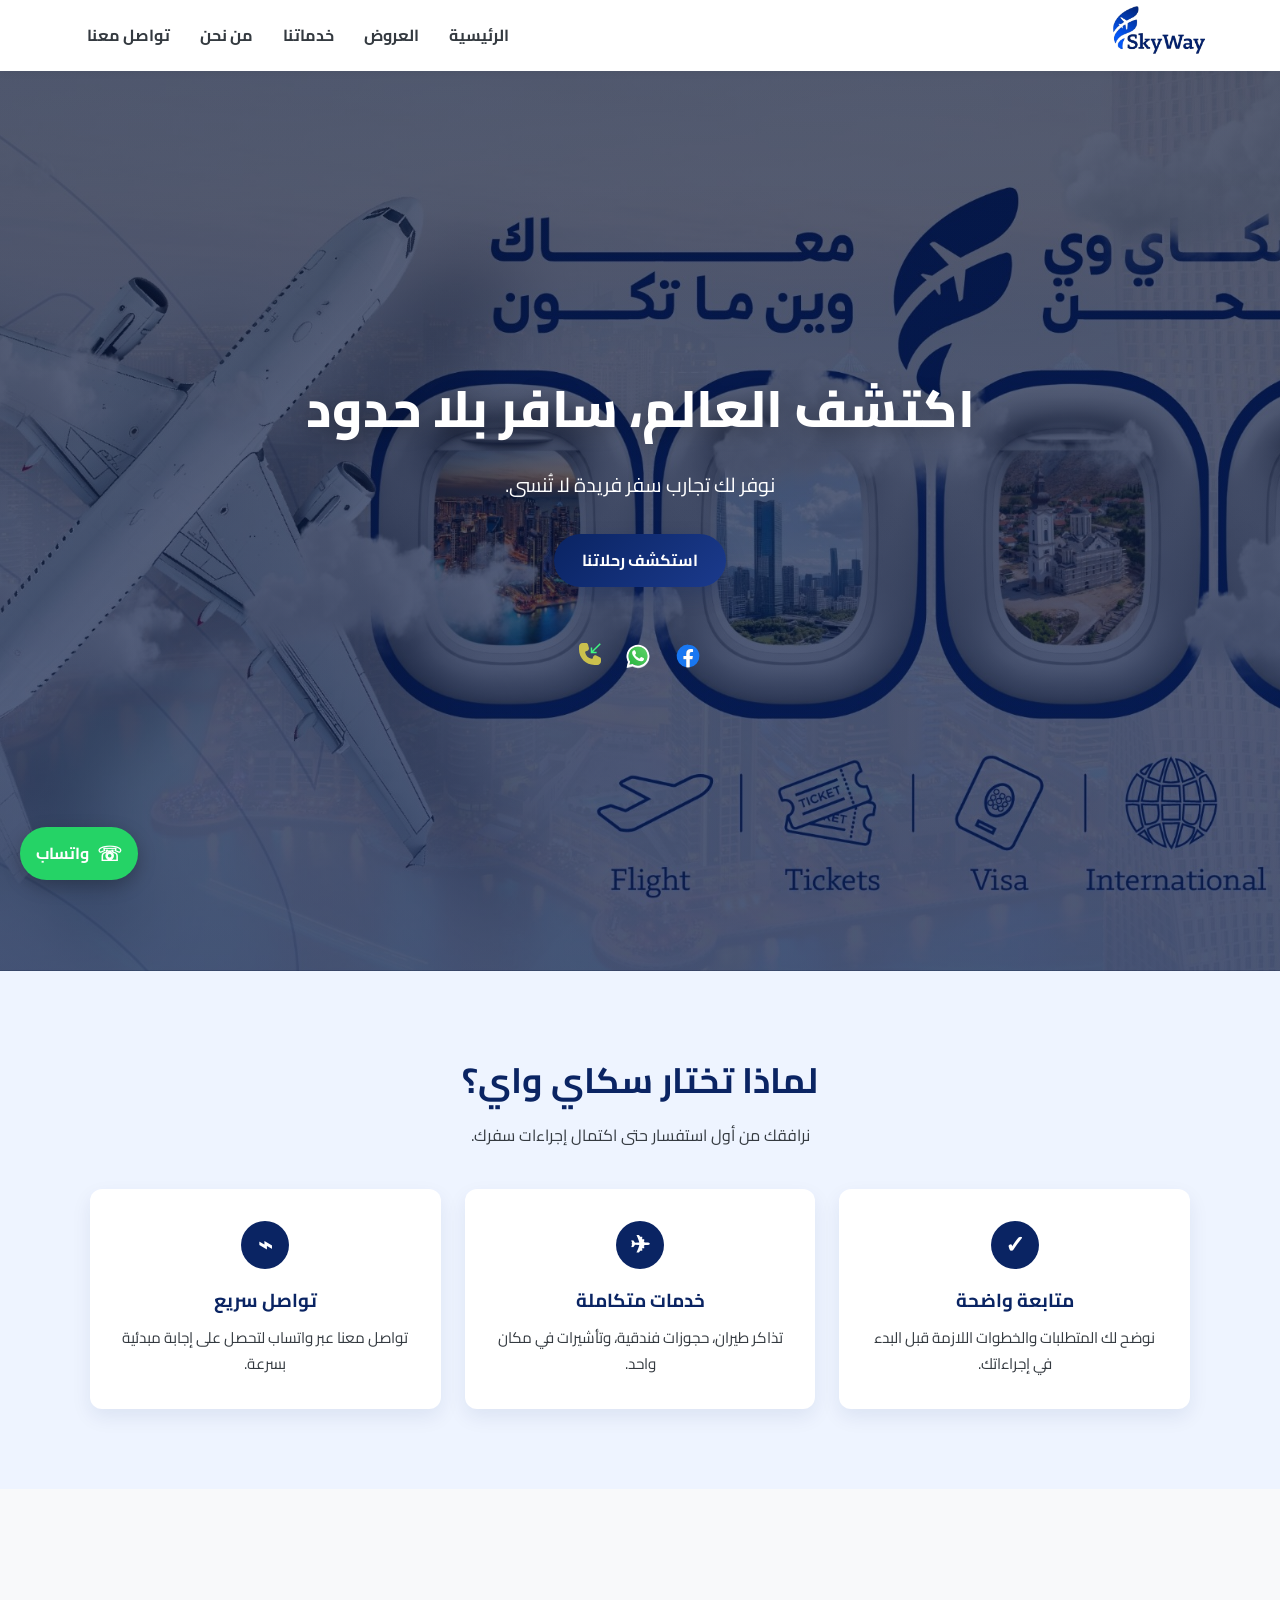
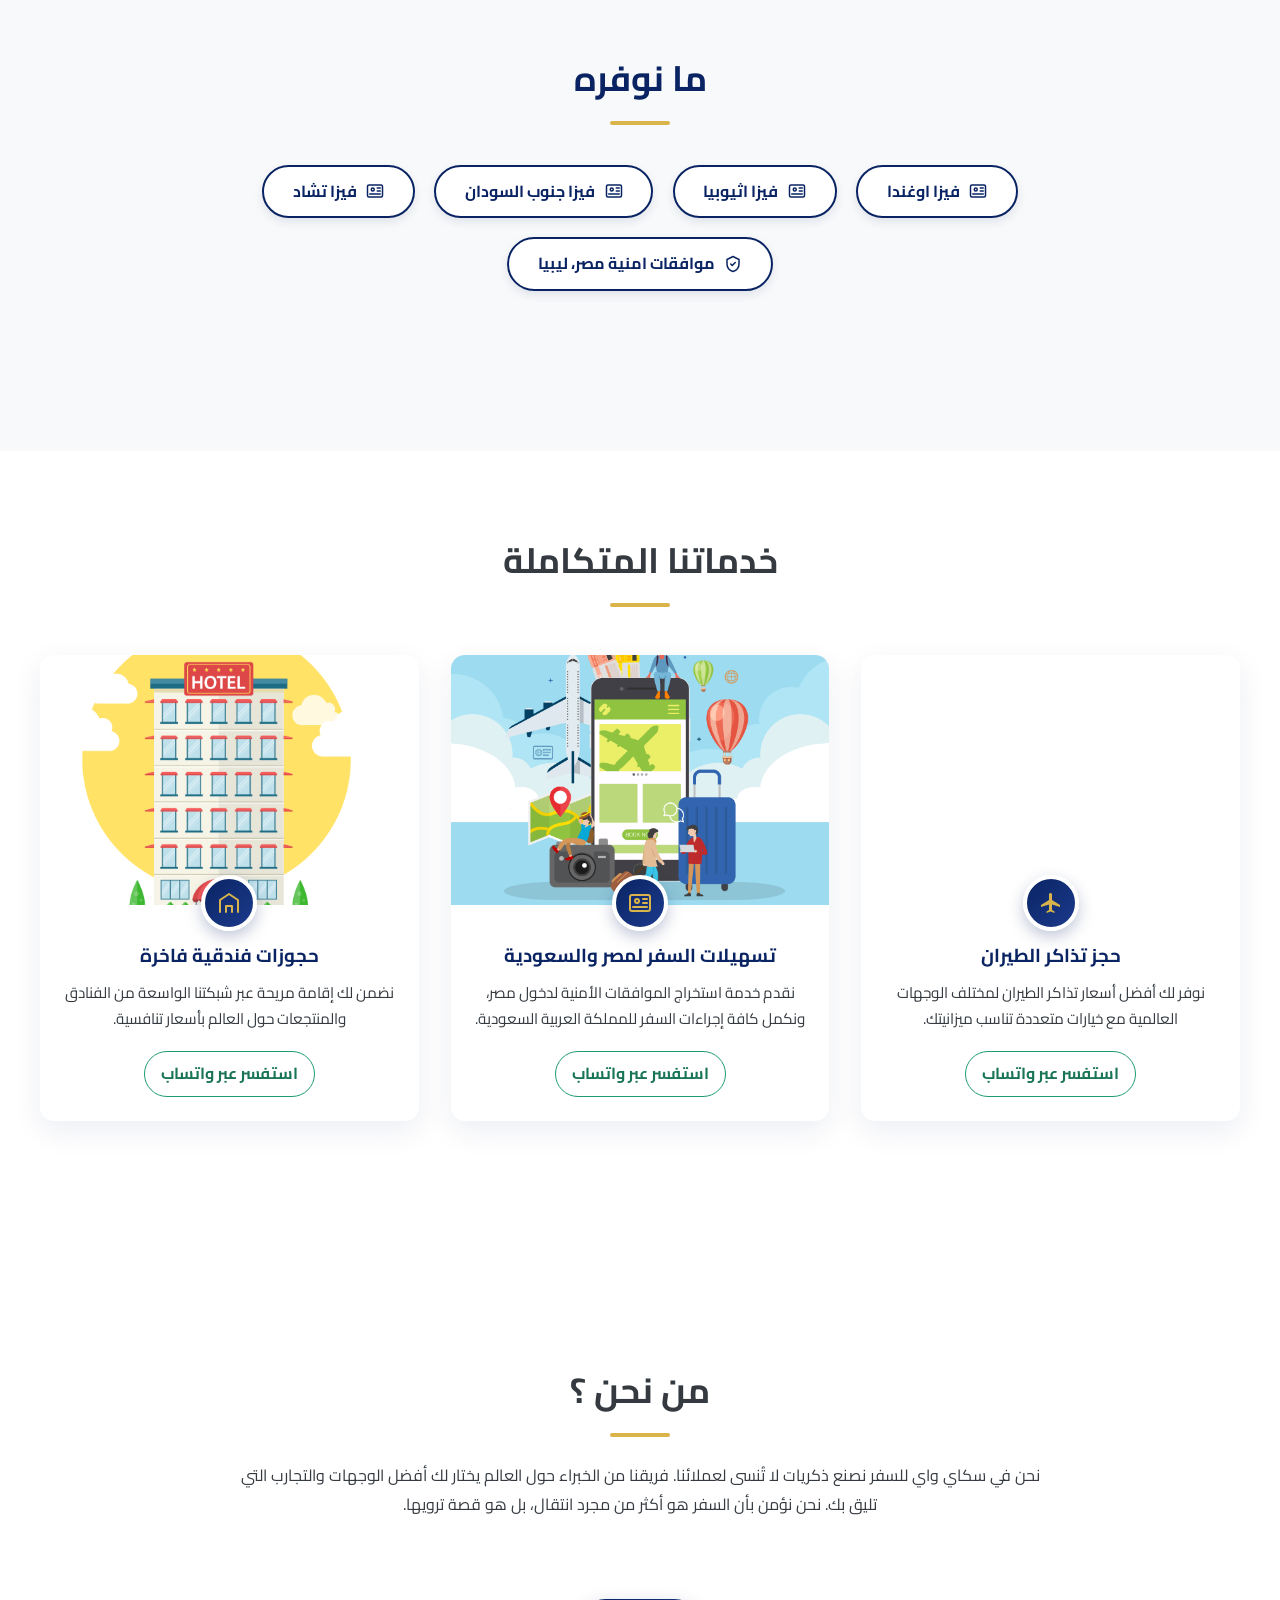
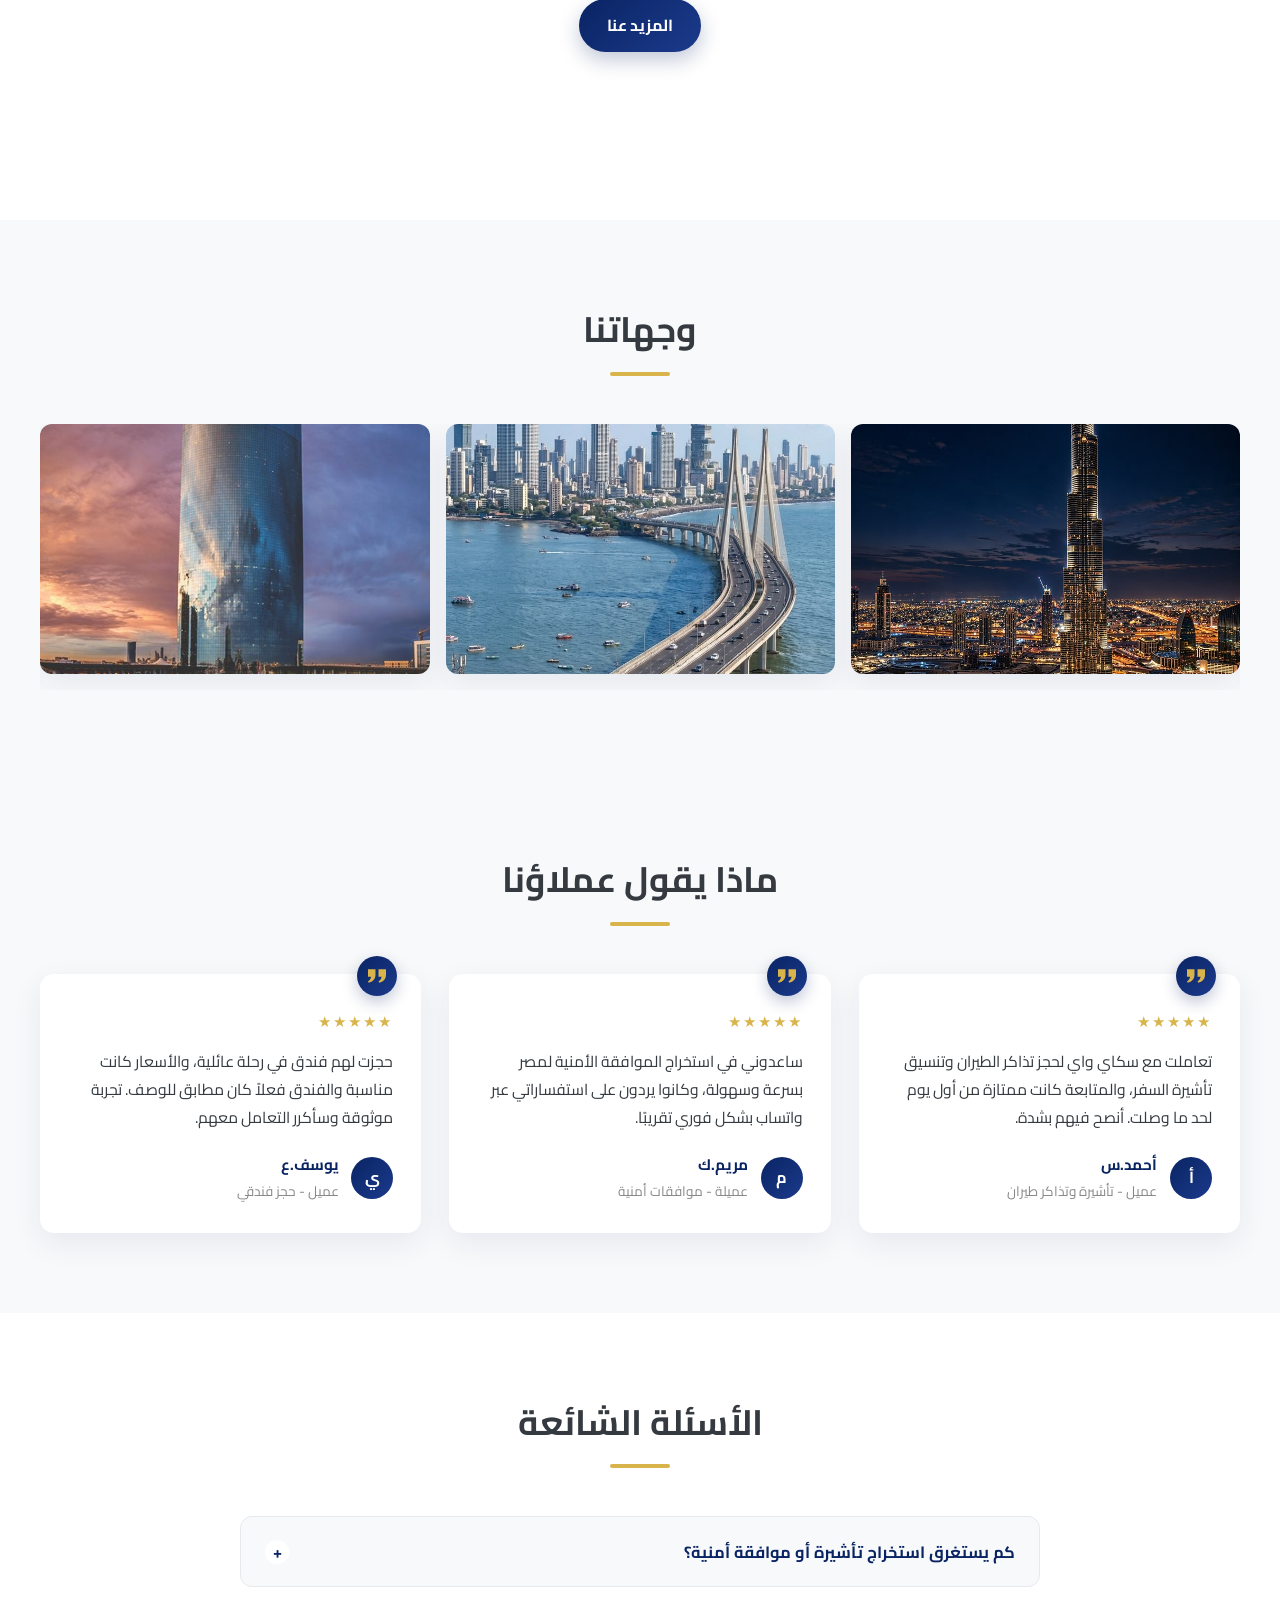
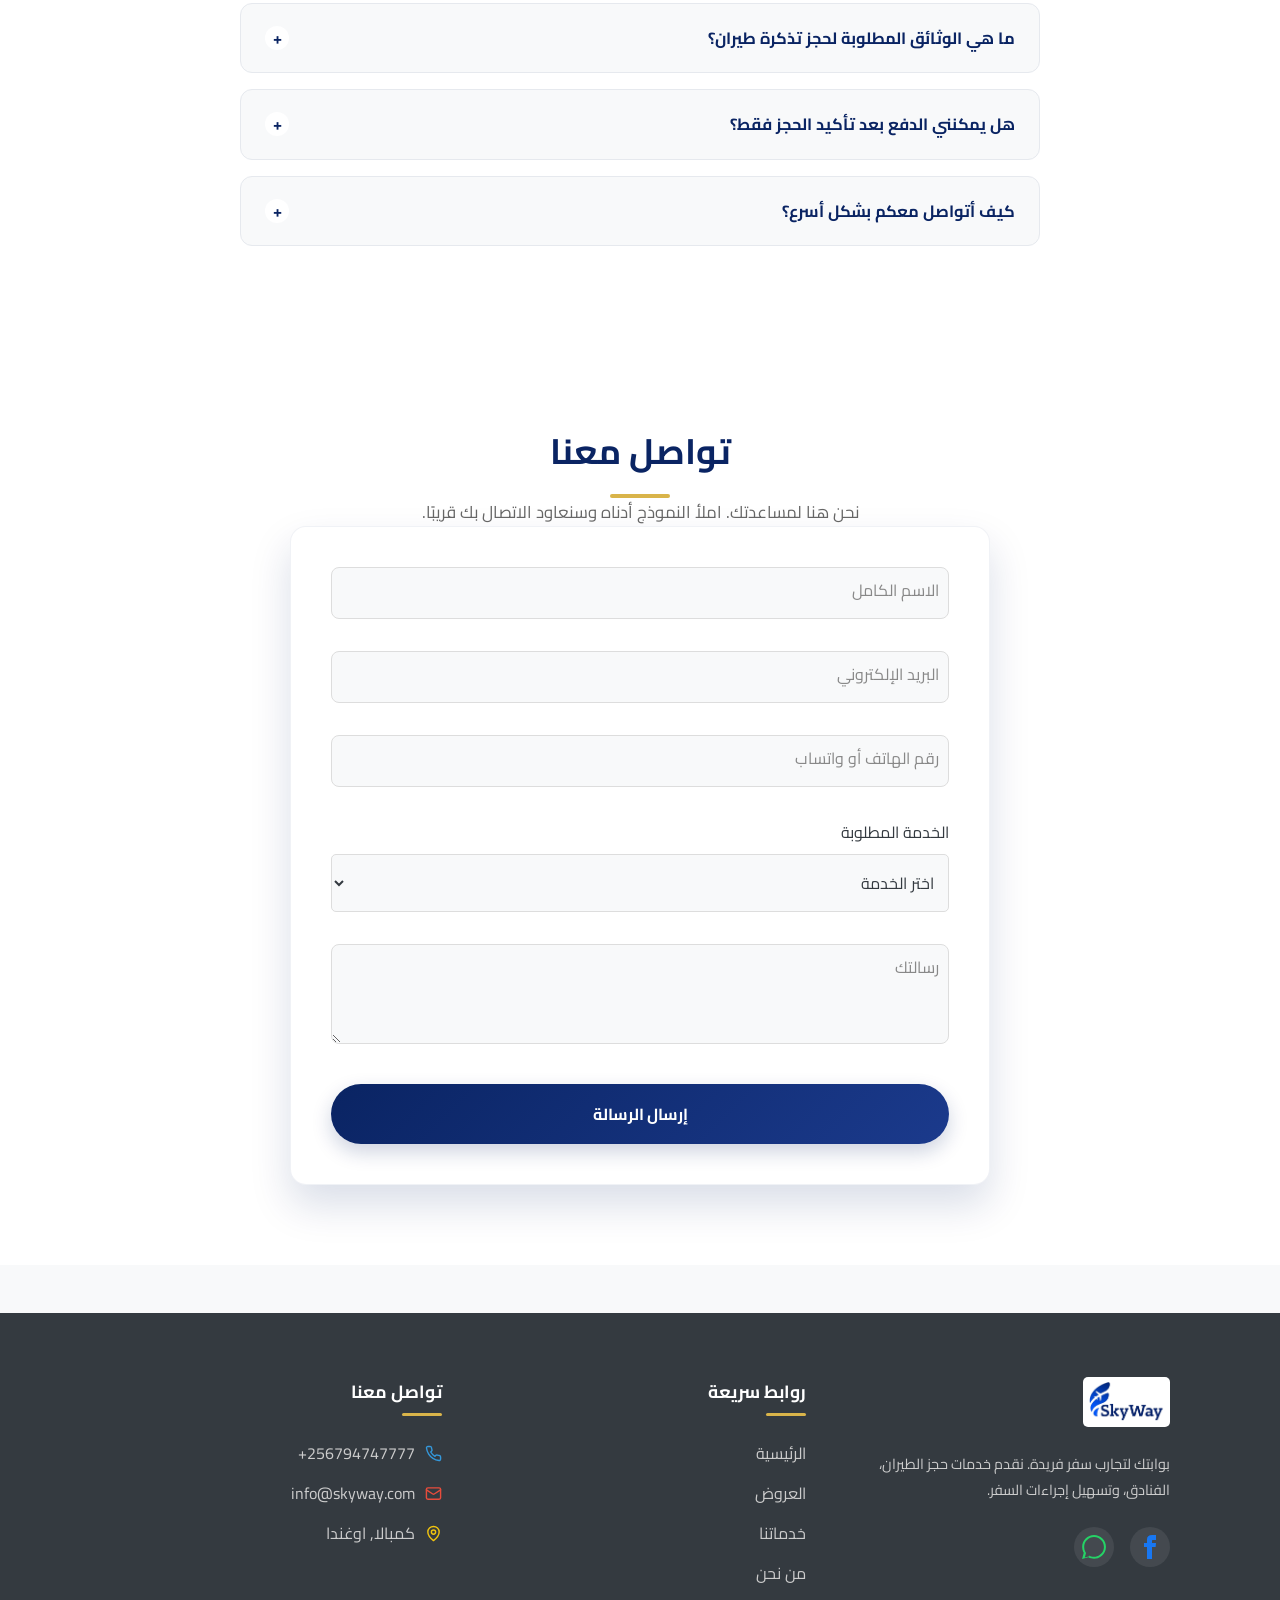
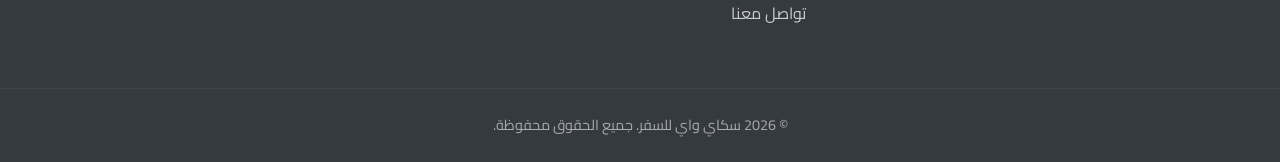
==== commit 3cc10ad5: "Add files via upload" ====
--- a/index.html
+++ b/index.html
@@ -7,11 +7,45 @@
     <title>سكاي واي للسفر | استكشف العالم معنا</title>
     <meta name="description"
         content="سكاي واي للسفر، وكالتك الرائدة لتنظيم رحلات أحلامك. اكتشف أفضل الوجهات السياحية والعروض الحصرية.">
+    <link rel="canonical" href="https://www.skywayfortravel.com/">
+    <!-- Open Graph / مشاركة اجتماعية -->
+    <meta property="og:type" content="website">
+    <meta property="og:locale" content="ar_AR">
+    <meta property="og:title" content="سكاي واي للسفر | استكشف العالم معنا">
+    <meta property="og:description" content="سكاي واي للسفر، وكالتك الرائدة لتنظيم رحلات أحلامك. اكتشف أفضل الوجهات السياحية والعروض الحصرية.">
+    <meta property="og:image" content="https://www.skywayfortravel.com/assets/images/logo2.png">
+    <meta property="og:url" content="https://www.skywayfortravel.com/">
+    <meta property="og:site_name" content="سكاي واي للسفر">
+    <meta name="twitter:card" content="summary_large_image">
+    <meta name="twitter:title" content="سكاي واي للسفر | استكشف العالم معنا">
+    <meta name="twitter:description" content="سكاي واي للسفر، وكالتك الرائدة لتنظيم رحلات أحلامك. اكتشف أفضل الوجهات السياحية والعروض الحصرية.">
+    <meta name="twitter:image" content="https://www.skywayfortravel.com/assets/images/logo2.png">
     <!-- ربط ملف الأنماط الرئيسي -->
     <link rel="stylesheet" href="assets/css/style.css">
     <link rel="stylesheet" href="assets/css/menu-style.css"> <!-- ملف القائمة الجديد -->
 
     <link rel="icon" type="image/x-icon" href="favicon.ico">
+
+    <!-- بيانات منظمة (Schema.org) لتحسين الظهور في نتائج البحث -->
+    <script type="application/ld+json">
+    {
+        "@context": "https://schema.org",
+        "@type": "TravelAgency",
+        "name": "سكاي واي للسفر",
+        "image": "https://www.skywayfortravel.com/assets/images/logo2.png",
+        "url": "https://www.skywayfortravel.com/",
+        "telephone": "+256794747777",
+        "email": "info@skyway.com",
+        "address": {
+            "@type": "PostalAddress",
+            "addressLocality": "كمبالا",
+            "addressCountry": "UG"
+        },
+        "sameAs": [
+            "https://www.facebook.com/share/1LJ4h5y8WU/?mibextid=wwXIfr"
+        ]
+    }
+    </script>
 
 </head>
 
@@ -199,6 +233,98 @@
             </div>
         </section>
 
+        <!-- قسم آراء العملاء -->
+        <section class="testimonials" aria-labelledby="testimonials-title">
+            <h2 id="testimonials-title" class="reveal">ماذا يقول عملاؤنا</h2>
+            <div class="testimonials-grid">
+                <article class="testimonial-card reveal">
+                    <span class="testimonial-quote-icon" aria-hidden="true">
+                        <svg viewBox="0 0 24 24" fill="currentColor"><path d="M9.983 3v7.391c0 5.704-3.731 9.57-8.983 10.609l-.995-2.151c2.432-.917 3.995-3.638 3.995-5.849h-4v-10h9.983zm14.017 0v7.391c0 5.704-3.748 9.571-9 10.609l-.996-2.151c2.433-.917 3.996-3.638 3.996-5.849h-3.983v-10h9.983z"/></svg>
+                    </span>
+                    <p class="testimonial-stars" aria-hidden="true">★★★★★</p>
+                    <p class="testimonial-text">تعاملت مع سكاي واي لحجز تذاكر الطيران وتنسيق تأشيرة السفر، والمتابعة كانت ممتازة من أول يوم لحد ما وصلت. أنصح فيهم بشدة.</p>
+                    <div class="testimonial-author">
+                        <span class="testimonial-avatar" aria-hidden="true">أ</span>
+                        <div class="testimonial-author-info">
+                            <strong>أحمد.س</strong>
+                            <span>عميل - تأشيرة وتذاكر طيران</span>
+                        </div>
+                    </div>
+                </article>
+                <article class="testimonial-card reveal">
+                    <span class="testimonial-quote-icon" aria-hidden="true">
+                        <svg viewBox="0 0 24 24" fill="currentColor"><path d="M9.983 3v7.391c0 5.704-3.731 9.57-8.983 10.609l-.995-2.151c2.432-.917 3.995-3.638 3.995-5.849h-4v-10h9.983zm14.017 0v7.391c0 5.704-3.748 9.571-9 10.609l-.996-2.151c2.433-.917 3.996-3.638 3.996-5.849h-3.983v-10h9.983z"/></svg>
+                    </span>
+                    <p class="testimonial-stars" aria-hidden="true">★★★★★</p>
+                    <p class="testimonial-text">ساعدوني في استخراج الموافقة الأمنية لمصر بسرعة وسهولة، وكانوا يردون على استفساراتي عبر واتساب بشكل فوري تقريبًا.</p>
+                    <div class="testimonial-author">
+                        <span class="testimonial-avatar" aria-hidden="true">م</span>
+                        <div class="testimonial-author-info">
+                            <strong>مريم.ك</strong>
+                            <span>عميلة - موافقات أمنية</span>
+                        </div>
+                    </div>
+                </article>
+                <article class="testimonial-card reveal">
+                    <span class="testimonial-quote-icon" aria-hidden="true">
+                        <svg viewBox="0 0 24 24" fill="currentColor"><path d="M9.983 3v7.391c0 5.704-3.731 9.57-8.983 10.609l-.995-2.151c2.432-.917 3.995-3.638 3.995-5.849h-4v-10h9.983zm14.017 0v7.391c0 5.704-3.748 9.571-9 10.609l-.996-2.151c2.433-.917 3.996-3.638 3.996-5.849h-3.983v-10h9.983z"/></svg>
+                    </span>
+                    <p class="testimonial-stars" aria-hidden="true">★★★★★</p>
+                    <p class="testimonial-text">حجزت لهم فندق في رحلة عائلية، والأسعار كانت مناسبة والفندق فعلاً كان مطابق للوصف. تجربة موثوقة وسأكرر التعامل معهم.</p>
+                    <div class="testimonial-author">
+                        <span class="testimonial-avatar" aria-hidden="true">ي</span>
+                        <div class="testimonial-author-info">
+                            <strong>يوسف.ع</strong>
+                            <span>عميل - حجز فندقي</span>
+                        </div>
+                    </div>
+                </article>
+            </div>
+        </section>
+
+        <!-- قسم الأسئلة الشائعة -->
+        <section class="faq-section" aria-labelledby="faq-title">
+            <h2 id="faq-title" class="reveal">الأسئلة الشائعة</h2>
+            <div class="faq-list">
+                <div class="faq-item reveal">
+                    <button class="faq-question" type="button" aria-expanded="false">
+                        <span>كم يستغرق استخراج تأشيرة أو موافقة أمنية؟</span>
+                        <span class="faq-icon" aria-hidden="true">+</span>
+                    </button>
+                    <div class="faq-answer">
+                        <p>تختلف المدة حسب الوجهة والجنسية والوثائق المتوفرة. عادة ما نعطيك تقديرًا دقيقًا للمدة بعد مراجعة طلبك مباشرة عبر واتساب.</p>
+                    </div>
+                </div>
+                <div class="faq-item reveal">
+                    <button class="faq-question" type="button" aria-expanded="false">
+                        <span>ما هي الوثائق المطلوبة لحجز تذكرة طيران؟</span>
+                        <span class="faq-icon" aria-hidden="true">+</span>
+                    </button>
+                    <div class="faq-answer">
+                        <p>يكفي عادة جواز سفر ساري المفعول وبيانات الرحلة (الوجهة والتاريخ). لبعض الوجهات قد تُطلب تأشيرة مسبقة، وسنوضح لك ذلك عند التواصل.</p>
+                    </div>
+                </div>
+                <div class="faq-item reveal">
+                    <button class="faq-question" type="button" aria-expanded="false">
+                        <span>هل يمكنني الدفع بعد تأكيد الحجز فقط؟</span>
+                        <span class="faq-icon" aria-hidden="true">+</span>
+                    </button>
+                    <div class="faq-answer">
+                        <p>نعم، نراجع طلبك أولًا ونؤكد لك التفاصيل والسعر النهائي، ثم يتم الدفع بعد موافقتك على تأكيد الحجز.</p>
+                    </div>
+                </div>
+                <div class="faq-item reveal">
+                    <button class="faq-question" type="button" aria-expanded="false">
+                        <span>كيف أتواصل معكم بشكل أسرع؟</span>
+                        <span class="faq-icon" aria-hidden="true">+</span>
+                    </button>
+                    <div class="faq-answer">
+                        <p>أسرع طريقة هي التواصل معنا مباشرة عبر واتساب من خلال الزر العائم في الموقع، وسنرد عليك في أقرب وقت ممكن.</p>
+                    </div>
+                </div>
+            </div>
+        </section>
+
         <!-- قسم التواصل -->
         <section id="contact" class="contact-form-section">
             <div class="page-header" style="border: none; padding-bottom: 0;">
--- a/assets/css/style.css
+++ b/assets/css/style.css
@@ -960,8 +960,14 @@
     }
 
     .footer-container {
-        grid-template-columns: 1fr;
+        grid-template-columns: repeat(2, 1fr);
+        gap: 2.5rem 1.25rem;
         text-align: center;
+    }
+
+    /* العلامة التجارية تأخذ العرض الكامل أعلى الفوتر */
+    .footer-brand {
+        grid-column: 1 / -1;
     }
 
     /* توسيط محتوى الفوتر على الموبايل */
@@ -976,6 +982,23 @@
 
     .footer-social {
         justify-content: center;
+    }
+
+    /* توسيط الخط الذهبي تحت عناوين الفوتر عند توسيط النص على الموبايل */
+    .footer-links h4::after,
+    .footer-contact h4::after {
+        right: 50%;
+        transform: translateX(50%);
+    }
+
+    /* على الشاشات الصغيرة جدًا نرجع لعمود واحد لسهولة القراءة */
+    @media (max-width: 375px) {
+        .footer-container {
+            grid-template-columns: 1fr;
+        }
+        .footer-brand {
+            grid-column: auto;
+        }
     }
 
     /* --- تعديلات معرض الصور ليصبح سلايدر على الموبايل --- */
@@ -1004,56 +1027,255 @@
         scroll-snap-align: center; /* محاذاة الصورة في المنتصف عند التمرير */
     }
 }
-
-/* عناصر التحويل والثقة */
-.why-choose-us { padding: 5rem 2rem; text-align: center; background: #eef4ff; }.section-intro { max-width: 680px; margin: 0 auto 2.5rem; }.section-intro h2 { color: var(--primary-color); font-size: 2.2rem; margin-bottom: .7rem; }.trust-grid { display: grid; grid-template-columns: repeat(3, minmax(0, 1fr)); gap: 1.5rem; max-width: 1100px; margin: 0 auto; }.trust-card { background: var(--white-color); padding: 2rem 1.5rem; border-radius: 12px; box-shadow: 0 8px 20px rgba(10,36,99,.08); }.trust-icon { display: grid; place-items: center; width: 48px; height: 48px; margin: 0 auto 1rem; border-radius: 50%; background: var(--primary-color); color: var(--white-color); font-size: 1.5rem; font-weight: bold; }.trust-card h3 { color: var(--primary-color); margin-bottom: .5rem; }.trust-card p { font-size: .95rem; }.service-inquiry { display: inline-block; margin-top: 1.2rem; padding: .55rem 1rem; border: 1px solid #1d9b71; border-radius: 999px; color: #197556; font-weight: 700; }.service-inquiry:hover, .service-inquiry:focus-visible { color: var(--white-color); background: #197556; }.form-group select { width: 100%; padding: .75rem 10px; border: 1px solid #ddd; border-radius: 5px; font-family: var(--main-font); font-size: 1rem; color: var(--secondary-color); background: var(--background-color); }.form-group select:focus { outline: none; border-color: var(--primary-color); box-shadow: 0 0 0 2px rgba(10,36,99,.2); }.form-group .form-label { position: static; display: block; margin-bottom: .45rem; color: var(--secondary-color); pointer-events: auto; }.floating-whatsapp { position: fixed; left: 1.25rem; bottom: 1.25rem; z-index: 101; display: inline-flex; align-items: center; gap: .5rem; padding: .8rem 1rem; border-radius: 999px; color: var(--white-color); background: #25D366; box-shadow: 0 6px 18px rgba(0,0,0,.25); font-weight: 700; }.floating-whatsapp:hover, .floating-whatsapp:focus-visible { color: var(--white-color); background: #1eaa51; transform: translateY(-2px); }.floating-whatsapp span:first-child { font-size: 1.25rem; line-height: 1; }@media (max-width: 768px) { .why-choose-us { padding: 4rem 1.25rem; }.section-intro h2 { font-size: 1.8rem; }.trust-grid { grid-template-columns: 1fr; }.floating-whatsapp { left: 1rem; bottom: 1rem; } }@media (prefers-reduced-motion: reduce) { *, *::before, *::after { scroll-behavior: auto !important; transition-duration: .01ms !important; animation-duration: .01ms !important; } }
-
-/* --- تحسينات إضافية: بطاقات الثقة، بطاقات العروض، وزر الواتساب العائم --- */
-.trust-card {
-    transition: transform 0.4s var(--ease-smooth), box-shadow 0.4s var(--ease-smooth);
-}
-.trust-card:hover {
-    transform: translateY(-8px);
-    box-shadow: var(--shadow-hover);
-}
-.trust-icon {
-    transition: transform 0.4s var(--ease-smooth);
-}
-.trust-card:hover .trust-icon {
-    transform: rotate(-8deg) scale(1.1);
-}
-
-.service-inquiry {
-    transition: color 0.3s var(--ease-smooth), background 0.3s var(--ease-smooth), transform 0.3s var(--ease-smooth);
-}
-.service-inquiry:hover {
-    transform: translateY(-2px);
-}
-
-.offer-card {
-    transition: transform 0.45s var(--ease-smooth), box-shadow 0.45s var(--ease-smooth);
-}
-.offer-card:hover {
-    transform: translateY(-8px);
-    box-shadow: var(--shadow-hover);
-}
-.offer-tag {
-    transition: background 0.3s ease, color 0.3s ease;
-}
-
-.floating-whatsapp {
-    transition: background 0.3s var(--ease-smooth), transform 0.3s var(--ease-smooth), box-shadow 0.3s var(--ease-smooth);
-    animation: floatAnimation 3s ease-in-out infinite;
-}
-.floating-whatsapp:hover {
-    box-shadow: 0 10px 26px rgba(0,0,0,0.3);
-}
-/* سلايدر الوجهات الدائري */
-.gallery-grid { display: flex; gap: 1rem; max-width: 1200px; margin: 0 auto; overflow-x: auto; padding: 0 0 1rem; direction: ltr; scroll-snap-type: x mandatory; scroll-behavior: smooth; -webkit-overflow-scrolling: touch; scrollbar-width: none; cursor: grab; }
-.gallery-grid::-webkit-scrollbar { display: none; }
-.gallery-grid:active { cursor: grabbing; }
-.gallery-grid img { flex: 0 0 calc((100% - 2rem) / 3); scroll-snap-align: start; }
-.gallery-grid img[aria-hidden="true"] { pointer-events: none; }
-@media (max-width: 768px) { .gallery-grid { padding-bottom: 1rem; } .gallery-grid img { flex-basis: 88%; height: 200px; } }
-/* صفحة العروض */
-.offers-hero { min-height: 48vh; display: flex; flex-direction: column; justify-content: center; align-items: center; padding: 6rem 2rem; text-align: center; color: var(--white-color); background: linear-gradient(rgba(10,36,99,.84), rgba(10,36,99,.7)), url('../images/skyway1.jpg') center/cover; }.offers-hero h1 { max-width: 760px; margin: .5rem 0 1rem; font-size: clamp(2rem, 5vw, 3.5rem); }.offers-hero > p:not(.eyebrow) { max-width: 650px; margin-bottom: 2rem; }.eyebrow { color: #f3d77a; font-weight: 700; }.offers-section { padding: 5rem 2rem; }.offers-grid { display: grid; grid-template-columns: repeat(3, minmax(0, 1fr)); gap: 1.5rem; max-width: 1200px; margin: 0 auto; }.offer-card { display: flex; flex-direction: column; align-items: flex-start; min-height: 260px; padding: 1.75rem; border: 1px solid #e2e8f0; border-radius: 12px; background: var(--white-color); box-shadow: 0 8px 20px rgba(10,36,99,.07); }.offer-tag { margin-bottom: 1rem; padding: .25rem .7rem; border-radius: 999px; color: var(--primary-color); background: #e8efff; font-size: .85rem; font-weight: 700; }.offer-card h3 { margin-bottom: .7rem; color: var(--primary-color); }.offer-card p { margin-bottom: 1.5rem; }.offer-card a { margin-top: auto; color: #197556; font-weight: 700; }.offers-note { max-width: 760px; margin: 2.5rem auto 0; text-align: center; color: #5d6775; }@media (max-width: 900px) { .offers-grid { grid-template-columns: repeat(2, minmax(0, 1fr)); } }@media (max-width: 600px) { .offers-hero { min-height: 42vh; padding: 4rem 1.25rem; }.offers-section { padding: 4rem 1.25rem; }.offers-grid { grid-template-columns: 1fr; } }+
+/* عناصر التحويل والثقة */
+.why-choose-us { padding: 5rem 2rem; text-align: center; background: #eef4ff; }.section-intro { max-width: 680px; margin: 0 auto 2.5rem; }.section-intro h2 { color: var(--primary-color); font-size: 2.2rem; margin-bottom: .7rem; }.trust-grid { display: grid; grid-template-columns: repeat(3, minmax(0, 1fr)); gap: 1.5rem; max-width: 1100px; margin: 0 auto; }.trust-card { background: var(--white-color); padding: 2rem 1.5rem; border-radius: 12px; box-shadow: 0 8px 20px rgba(10,36,99,.08); }.trust-icon { display: grid; place-items: center; width: 48px; height: 48px; margin: 0 auto 1rem; border-radius: 50%; background: var(--primary-color); color: var(--white-color); font-size: 1.5rem; font-weight: bold; }.trust-card h3 { color: var(--primary-color); margin-bottom: .5rem; }.trust-card p { font-size: .95rem; }.service-inquiry { display: inline-block; margin-top: 1.2rem; padding: .55rem 1rem; border: 1px solid #1d9b71; border-radius: 999px; color: #197556; font-weight: 700; }.service-inquiry:hover, .service-inquiry:focus-visible { color: var(--white-color); background: #197556; }.form-group select { width: 100%; padding: .75rem 10px; border: 1px solid #ddd; border-radius: 5px; font-family: var(--main-font); font-size: 1rem; color: var(--secondary-color); background: var(--background-color); }.form-group select:focus { outline: none; border-color: var(--primary-color); box-shadow: 0 0 0 2px rgba(10,36,99,.2); }.form-group .form-label { position: static; display: block; margin-bottom: .45rem; color: var(--secondary-color); pointer-events: auto; }.floating-whatsapp { position: fixed; left: 1.25rem; bottom: 1.25rem; z-index: 101; display: inline-flex; align-items: center; gap: .5rem; padding: .8rem 1rem; border-radius: 999px; color: var(--white-color); background: #25D366; box-shadow: 0 6px 18px rgba(0,0,0,.25); font-weight: 700; }.floating-whatsapp:hover, .floating-whatsapp:focus-visible { color: var(--white-color); background: #1eaa51; transform: translateY(-2px); }.floating-whatsapp span:first-child { font-size: 1.25rem; line-height: 1; }@media (max-width: 768px) { .why-choose-us { padding: 4rem 1.25rem; }.section-intro h2 { font-size: 1.8rem; }.trust-grid { grid-template-columns: 1fr; }.floating-whatsapp { left: 1rem; bottom: 1rem; } }@media (prefers-reduced-motion: reduce) { *, *::before, *::after { scroll-behavior: auto !important; transition-duration: .01ms !important; animation-duration: .01ms !important; } }
+
+/* --- تحسينات إضافية: بطاقات الثقة، بطاقات العروض، وزر الواتساب العائم --- */
+.trust-card {
+    transition: transform 0.4s var(--ease-smooth), box-shadow 0.4s var(--ease-smooth);
+}
+.trust-card:hover {
+    transform: translateY(-8px);
+    box-shadow: var(--shadow-hover);
+}
+.trust-icon {
+    transition: transform 0.4s var(--ease-smooth);
+}
+.trust-card:hover .trust-icon {
+    transform: rotate(-8deg) scale(1.1);
+}
+
+.service-inquiry {
+    transition: color 0.3s var(--ease-smooth), background 0.3s var(--ease-smooth), transform 0.3s var(--ease-smooth);
+}
+.service-inquiry:hover {
+    transform: translateY(-2px);
+}
+
+.offer-card {
+    transition: transform 0.45s var(--ease-smooth), box-shadow 0.45s var(--ease-smooth);
+}
+.offer-card:hover {
+    transform: translateY(-8px);
+    box-shadow: var(--shadow-hover);
+}
+.offer-tag {
+    transition: background 0.3s ease, color 0.3s ease;
+}
+
+.floating-whatsapp {
+    transition: background 0.3s var(--ease-smooth), transform 0.3s var(--ease-smooth), box-shadow 0.3s var(--ease-smooth);
+    animation: floatAnimation 3s ease-in-out infinite;
+}
+.floating-whatsapp:hover {
+    box-shadow: 0 10px 26px rgba(0,0,0,0.3);
+}
+/* سلايدر الوجهات الدائري */
+.gallery-grid { display: flex; gap: 1rem; max-width: 1200px; margin: 0 auto; overflow-x: auto; padding: 0 0 1rem; direction: ltr; scroll-snap-type: x mandatory; scroll-behavior: smooth; -webkit-overflow-scrolling: touch; scrollbar-width: none; cursor: grab; }
+.gallery-grid::-webkit-scrollbar { display: none; }
+.gallery-grid:active { cursor: grabbing; }
+.gallery-grid img { flex: 0 0 calc((100% - 2rem) / 3); scroll-snap-align: start; }
+.gallery-grid img[aria-hidden="true"] { pointer-events: none; }
+@media (max-width: 768px) { .gallery-grid { padding-bottom: 1rem; } .gallery-grid img { flex-basis: 88%; height: 200px; } }
+/* صفحة العروض */
+.offers-hero { min-height: 48vh; display: flex; flex-direction: column; justify-content: center; align-items: center; padding: 6rem 2rem; text-align: center; color: var(--white-color); background: linear-gradient(rgba(10,36,99,.84), rgba(10,36,99,.7)), url('../images/skyway1.jpg') center/cover; }.offers-hero h1 { max-width: 760px; margin: .5rem 0 1rem; font-size: clamp(2rem, 5vw, 3.5rem); }.offers-hero > p:not(.eyebrow) { max-width: 650px; margin-bottom: 2rem; }.eyebrow { color: #f3d77a; font-weight: 700; }.offers-section { padding: 5rem 2rem; }.offers-grid { display: grid; grid-template-columns: repeat(3, minmax(0, 1fr)); gap: 1.5rem; max-width: 1200px; margin: 0 auto; }.offer-card { display: flex; flex-direction: column; align-items: flex-start; min-height: 260px; padding: 1.75rem; border: 1px solid #e2e8f0; border-radius: 12px; background: var(--white-color); box-shadow: 0 8px 20px rgba(10,36,99,.07); }.offer-tag { margin-bottom: 1rem; padding: .25rem .7rem; border-radius: 999px; color: var(--primary-color); background: #e8efff; font-size: .85rem; font-weight: 700; }.offer-card h3 { margin-bottom: .7rem; color: var(--primary-color); }.offer-card p { margin-bottom: 1.5rem; }.offer-card a { margin-top: auto; color: #197556; font-weight: 700; }.offers-note { max-width: 760px; margin: 2.5rem auto 0; text-align: center; color: #5d6775; }@media (max-width: 900px) { .offers-grid { grid-template-columns: repeat(2, minmax(0, 1fr)); } }@media (max-width: 600px) { .offers-hero { min-height: 42vh; padding: 4rem 1.25rem; }.offers-section { padding: 4rem 1.25rem; }.offers-grid { grid-template-columns: 1fr; } }
+/* ================================
+   قسم آراء العملاء (Testimonials)
+   ================================ */
+.testimonials {
+    padding: 5rem 2rem;
+    background-color: var(--background-color);
+    text-align: center;
+}
+.testimonials h2 {
+    position: relative;
+    display: inline-block;
+    padding-bottom: 1rem;
+    margin-bottom: 3rem;
+    font-size: 2.2rem;
+    font-weight: 700;
+}
+.testimonials h2::after {
+    content: '';
+    position: absolute;
+    bottom: 0;
+    right: 50%;
+    transform: translateX(50%);
+    width: 60px;
+    height: 4px;
+    border-radius: 4px;
+    background: var(--accent-color);
+}
+.testimonials-grid {
+    display: grid;
+    grid-template-columns: repeat(auto-fit, minmax(280px, 1fr));
+    gap: 1.75rem;
+    max-width: 1200px;
+    margin: 0 auto;
+}
+.testimonial-card {
+    position: relative;
+    background: var(--white-color);
+    border-radius: 14px;
+    padding: 2.2rem 1.75rem 1.75rem;
+    text-align: right;
+    box-shadow: var(--shadow-soft);
+    transition: transform 0.4s var(--ease-smooth), box-shadow 0.4s var(--ease-smooth);
+}
+.testimonial-card:hover {
+    transform: translateY(-8px);
+    box-shadow: var(--shadow-hover);
+}
+.testimonial-quote-icon {
+    position: absolute;
+    top: -18px;
+    right: 24px;
+    width: 40px;
+    height: 40px;
+    display: flex;
+    align-items: center;
+    justify-content: center;
+    border-radius: 50%;
+    background: linear-gradient(135deg, var(--primary-color), var(--primary-light));
+    color: var(--accent-color);
+    box-shadow: 0 6px 15px rgba(10,36,99,0.25);
+}
+.testimonial-quote-icon svg {
+    width: 18px;
+    height: 18px;
+}
+.testimonial-stars {
+    color: var(--accent-color);
+    font-size: 0.95rem;
+    margin-bottom: 0.8rem;
+    letter-spacing: 2px;
+}
+.testimonial-text {
+    color: var(--secondary-color);
+    line-height: 1.8;
+    margin-bottom: 1.2rem;
+    font-size: 0.98rem;
+}
+.testimonial-author {
+    display: flex;
+    align-items: center;
+    gap: 0.8rem;
+}
+.testimonial-avatar {
+    width: 42px;
+    height: 42px;
+    border-radius: 50%;
+    background: linear-gradient(135deg, var(--primary-color), var(--primary-light));
+    color: var(--white-color);
+    display: flex;
+    align-items: center;
+    justify-content: center;
+    font-weight: 700;
+    font-size: 1rem;
+    flex-shrink: 0;
+}
+.testimonial-author-info strong {
+    display: block;
+    color: var(--primary-color);
+    font-size: 0.95rem;
+}
+.testimonial-author-info span {
+    color: #888;
+    font-size: 0.85rem;
+}
+
+/* ================================
+   قسم الأسئلة الشائعة (FAQ)
+   ================================ */
+.faq-section {
+    padding: 5rem 2rem;
+    background-color: var(--white-color);
+    text-align: center;
+}
+.faq-section h2 {
+    position: relative;
+    display: inline-block;
+    padding-bottom: 1rem;
+    margin-bottom: 3rem;
+    font-size: 2.2rem;
+    font-weight: 700;
+}
+.faq-section h2::after {
+    content: '';
+    position: absolute;
+    bottom: 0;
+    right: 50%;
+    transform: translateX(50%);
+    width: 60px;
+    height: 4px;
+    border-radius: 4px;
+    background: var(--accent-color);
+}
+.faq-list {
+    max-width: 800px;
+    margin: 0 auto;
+    text-align: right;
+}
+.faq-item {
+    background: var(--background-color);
+    border: 1px solid #e6e9ee;
+    border-radius: 12px;
+    margin-bottom: 1rem;
+    overflow: hidden;
+    transition: border-color 0.3s ease, box-shadow 0.3s ease;
+}
+.faq-item.faq-open {
+    border-color: var(--primary-color);
+    box-shadow: var(--shadow-soft);
+}
+.faq-question {
+    width: 100%;
+    display: flex;
+    align-items: center;
+    justify-content: space-between;
+    gap: 1rem;
+    padding: 1.2rem 1.5rem;
+    background: none;
+    border: none;
+    cursor: pointer;
+    font-family: var(--main-font);
+    font-size: 1.02rem;
+    font-weight: 700;
+    color: var(--primary-color);
+    text-align: right;
+}
+.faq-icon {
+    flex-shrink: 0;
+    width: 24px;
+    height: 24px;
+    display: flex;
+    align-items: center;
+    justify-content: center;
+    border-radius: 50%;
+    background: var(--white-color);
+    color: var(--primary-color);
+    transition: transform 0.35s var(--ease-smooth), background 0.35s var(--ease-smooth), color 0.35s var(--ease-smooth);
+}
+.faq-item.faq-open .faq-icon {
+    transform: rotate(45deg);
+    background: var(--primary-color);
+    color: var(--white-color);
+}
+.faq-answer {
+    max-height: 0;
+    overflow: hidden;
+    transition: max-height 0.4s var(--ease-smooth);
+}
+.faq-answer p {
+    padding: 0 1.5rem 1.4rem;
+    color: var(--secondary-color);
+    line-height: 1.8;
+    font-size: 0.96rem;
+}
+
+@media (max-width: 600px) {
+    .testimonials, .faq-section {
+        padding: 3.5rem 1.25rem;
+    }
+}
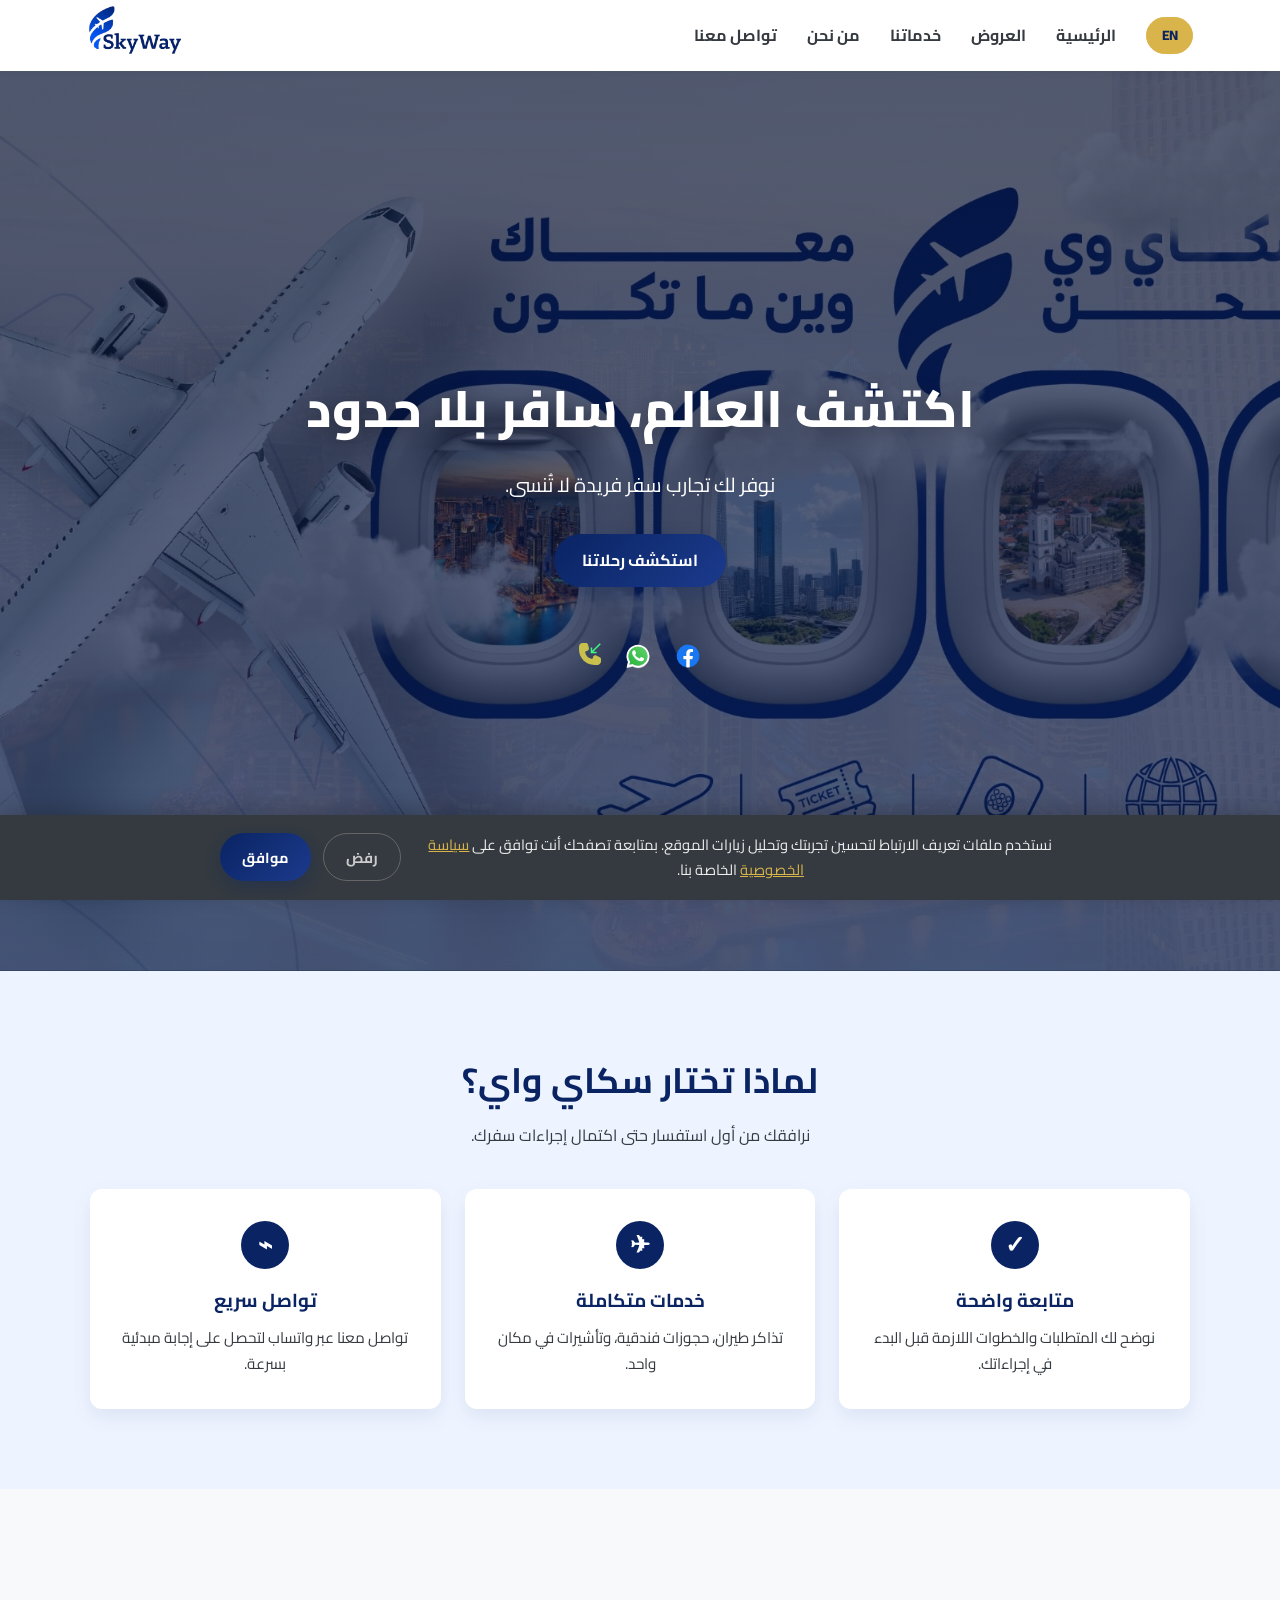
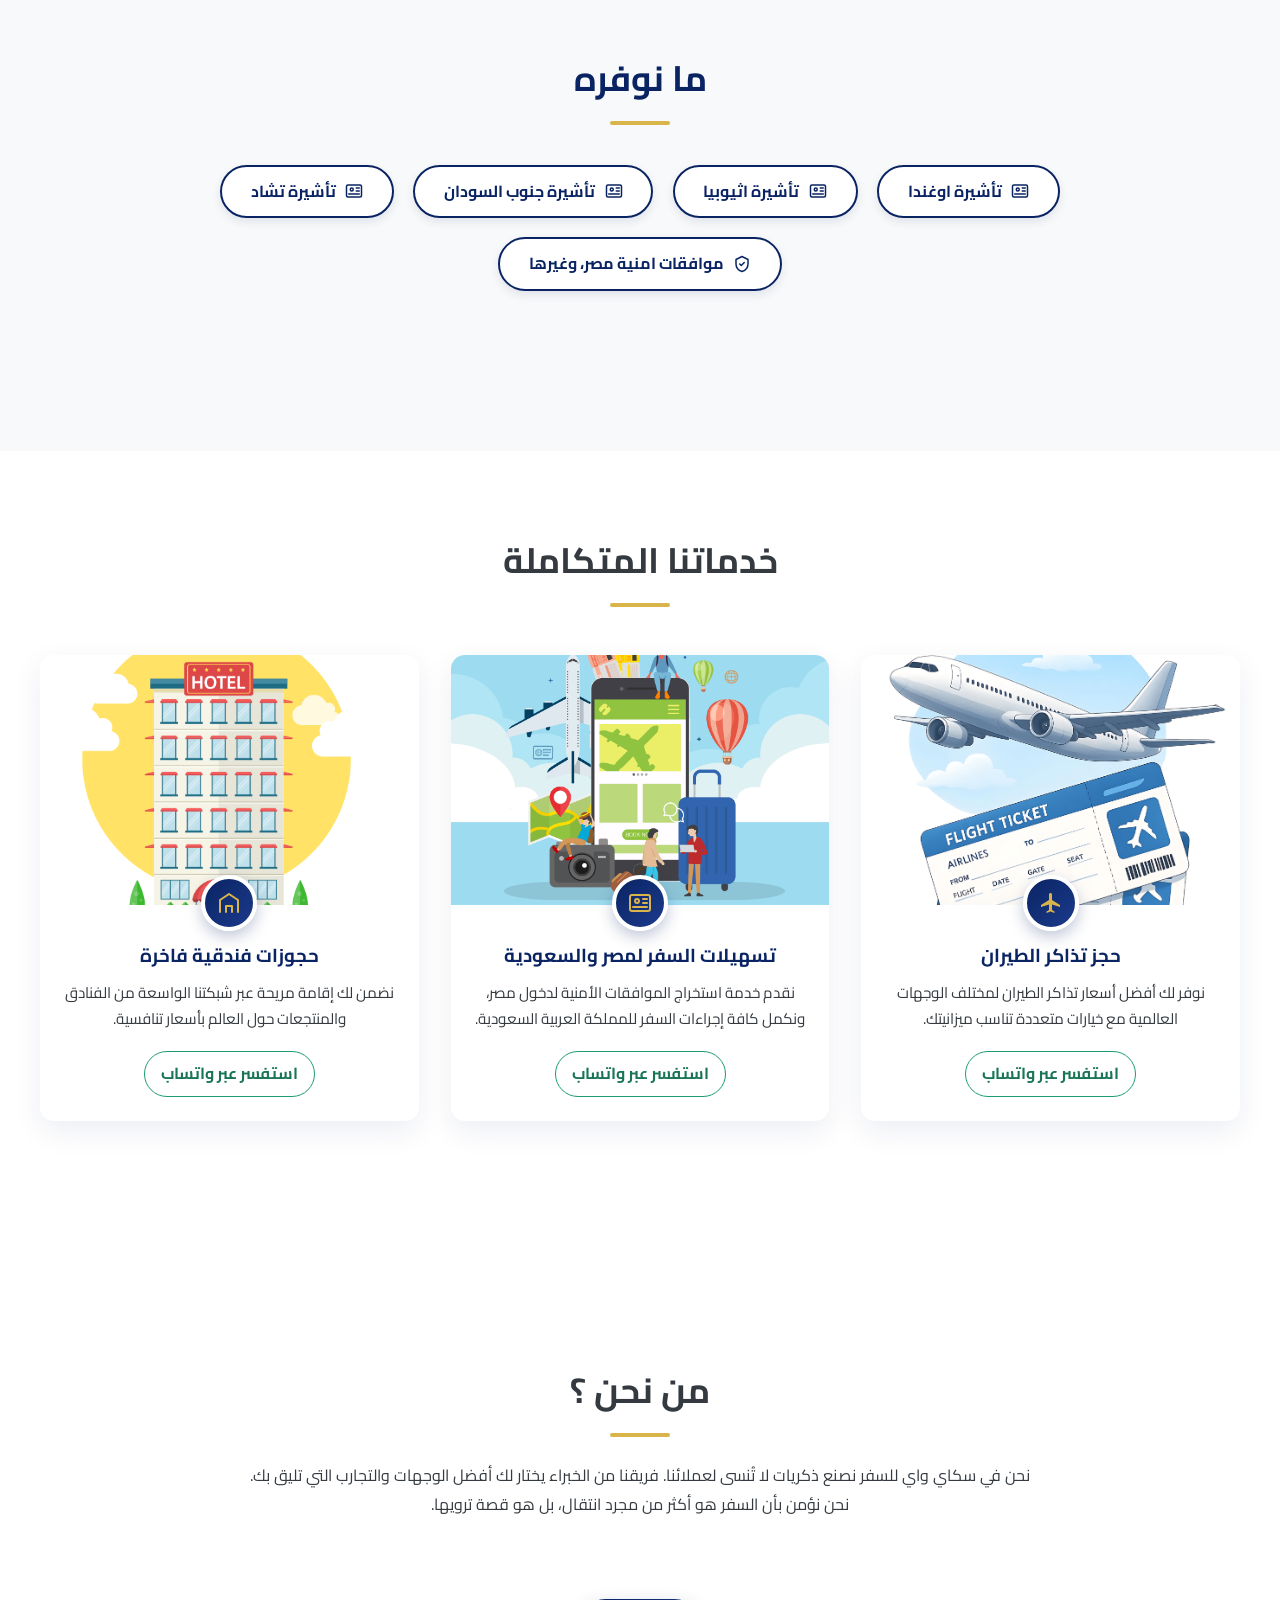
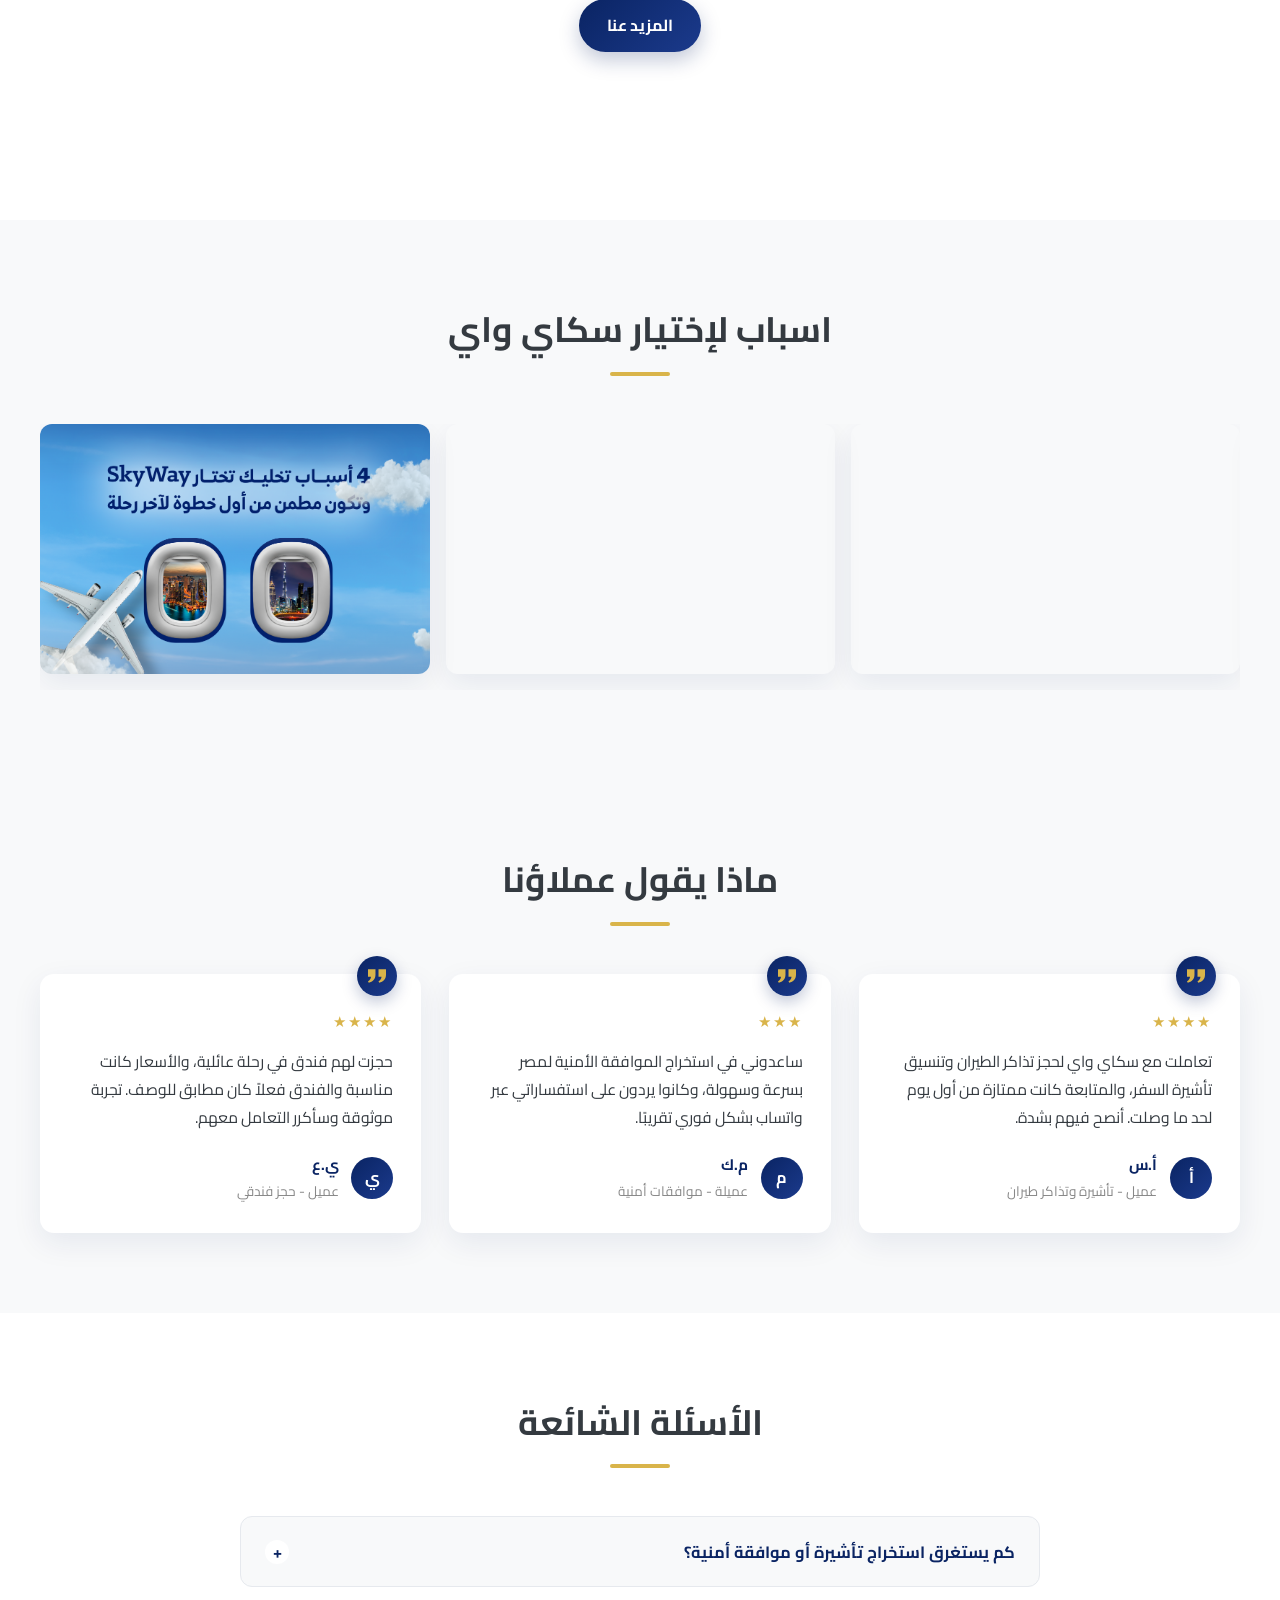
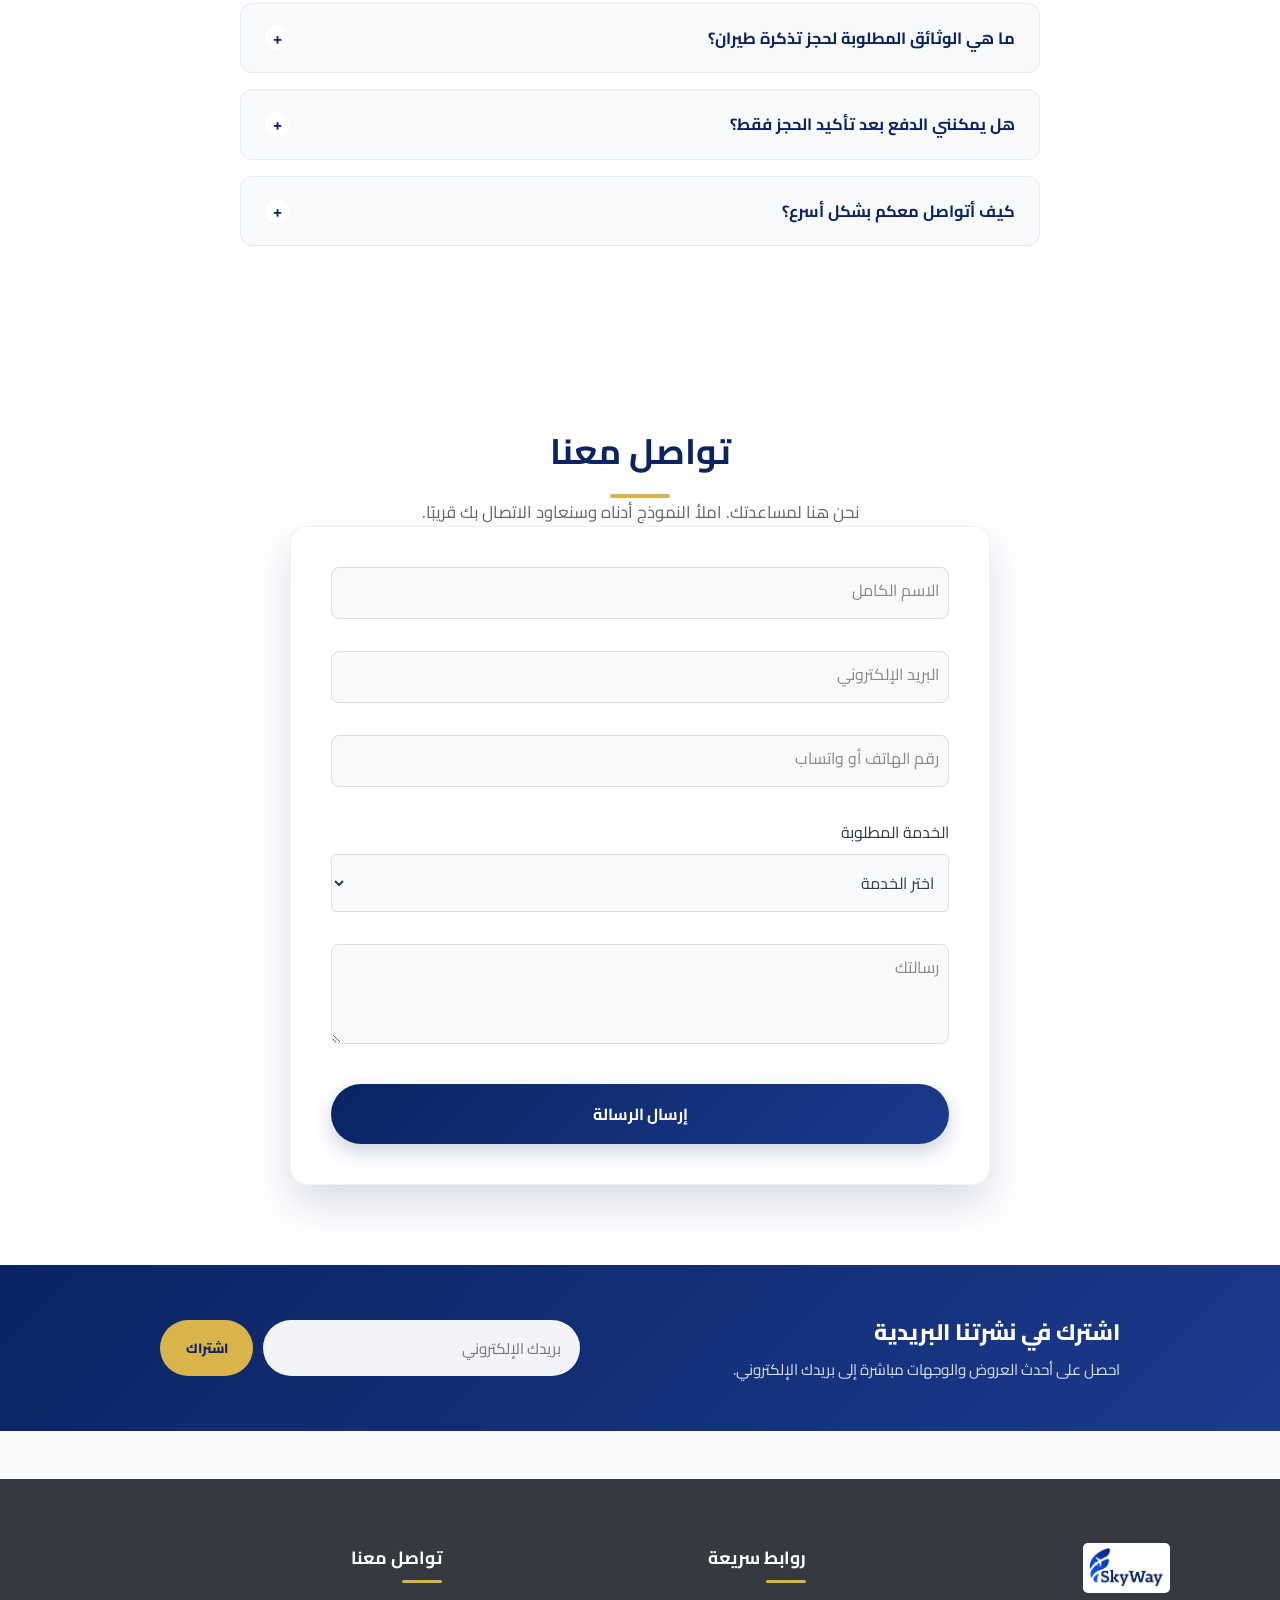
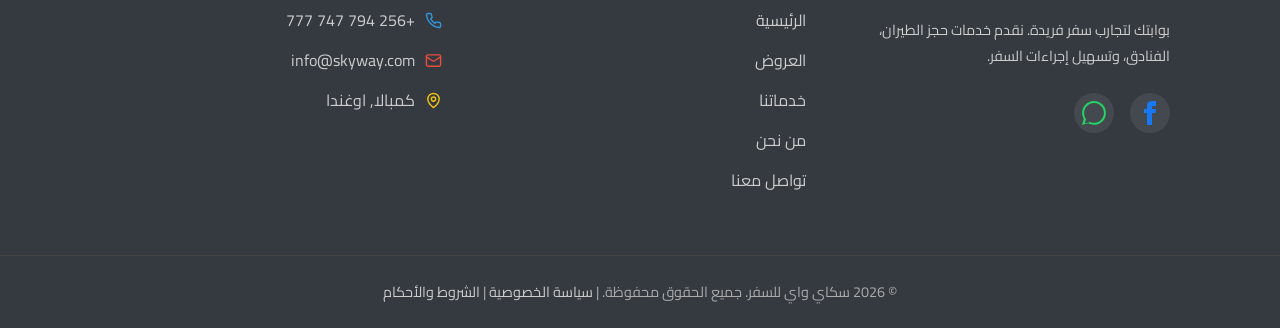
==== commit a7dae2c1: "Add files via upload" ====
--- a/index.html
+++ b/index.html
@@ -1,139 +1,170 @@
-<!DOCTYPE html>
-<html lang="ar" dir="rtl">
-
-<head>
-    <meta charset="UTF-8">
-    <meta name="viewport" content="width=device-width, initial-scale=1.0">
-    <title>سكاي واي للسفر | استكشف العالم معنا</title>
-    <meta name="description"
-        content="سكاي واي للسفر، وكالتك الرائدة لتنظيم رحلات أحلامك. اكتشف أفضل الوجهات السياحية والعروض الحصرية.">
-    <link rel="canonical" href="https://www.skywayfortravel.com/">
-    <!-- Open Graph / مشاركة اجتماعية -->
-    <meta property="og:type" content="website">
-    <meta property="og:locale" content="ar_AR">
-    <meta property="og:title" content="سكاي واي للسفر | استكشف العالم معنا">
-    <meta property="og:description" content="سكاي واي للسفر، وكالتك الرائدة لتنظيم رحلات أحلامك. اكتشف أفضل الوجهات السياحية والعروض الحصرية.">
-    <meta property="og:image" content="https://www.skywayfortravel.com/assets/images/logo2.png">
-    <meta property="og:url" content="https://www.skywayfortravel.com/">
-    <meta property="og:site_name" content="سكاي واي للسفر">
-    <meta name="twitter:card" content="summary_large_image">
-    <meta name="twitter:title" content="سكاي واي للسفر | استكشف العالم معنا">
-    <meta name="twitter:description" content="سكاي واي للسفر، وكالتك الرائدة لتنظيم رحلات أحلامك. اكتشف أفضل الوجهات السياحية والعروض الحصرية.">
-    <meta name="twitter:image" content="https://www.skywayfortravel.com/assets/images/logo2.png">
-    <!-- ربط ملف الأنماط الرئيسي -->
-    <link rel="stylesheet" href="assets/css/style.css">
-    <link rel="stylesheet" href="assets/css/menu-style.css"> <!-- ملف القائمة الجديد -->
-
-    <link rel="icon" type="image/x-icon" href="favicon.ico">
-
-    <!-- بيانات منظمة (Schema.org) لتحسين الظهور في نتائج البحث -->
-    <script type="application/ld+json">
-    {
-        "@context": "https://schema.org",
-        "@type": "TravelAgency",
-        "name": "سكاي واي للسفر",
-        "image": "https://www.skywayfortravel.com/assets/images/logo2.png",
-        "url": "https://www.skywayfortravel.com/",
-        "telephone": "+256794747777",
-        "email": "info@skyway.com",
-        "address": {
-            "@type": "PostalAddress",
-            "addressLocality": "كمبالا",
-            "addressCountry": "UG"
-        },
-        "sameAs": [
-            "https://www.facebook.com/share/1LJ4h5y8WU/?mibextid=wwXIfr"
-        ]
-    }
-    </script>
-
-</head>
-
-<body>
-
-    <!-- شاشة التحميل -->
-    <div class="preloader" aria-hidden="true">
-        <svg class="preloader-plane" viewBox="0 0 24 24" fill="currentColor" xmlns="http://www.w3.org/2000/svg">
-            <path d="M21 16v-2l-8-5V3.5c0-.83-.67-1.5-1.5-1.5S10 2.67 10 3.5V9l-8 5v2l8-2.5V19l-2.5 1.5V22l4-1.5 4 1.5v-1.5L13 19v-5.5l8 2.5z"/>
-        </svg>
-    </div>
-
-    <!-- شريط تقدم التمرير -->
-    <div class="scroll-progress"></div>
-
-    <!-- قسم الترويسة (الهيدر) -->
-    <header class="main-header">
-        <nav class="navbar">
-            <a href="#home" class="logo">
-                <img src="assets/images/logo2.png" alt="شعار سكاي واي للسفر">
-            </a>
-            <ul class="nav-links">
-                <li><a href="#home" class="">الرئيسية</a></li>
-                <li><a href="offers.html">العروض</a></li>
-                <li><a href="#featured-trips">خدماتنا</a></li>
-                <li><a href="#about">من نحن</a></li>
-                <li><a href="#contact">تواصل معنا</a></li>
-                <li class="nav-social-mobile">
-                    <a href="https://www.facebook.com/share/1LJ4h5y8WU/?mibextid=wwXIfr" target="_blank" rel="noopener noreferrer" aria-label="Facebook"><svg xmlns="http://www.w3.org/2000/svg" width="24" height="24" viewBox="0 0 24 24" fill="currentColor"><path d="M9 8h-3v4h3v12h5v-12h3.642l.358-4h-4v-1.667c0-.955.192-1.333 1.115-1.333h2.885v-5h-3.808c-3.596 0-5.192 1.583-5.192 4.615v3.385z"/></svg></a>
-                    <a href="https://wa.me/256794747777" target="_blank" rel="noopener noreferrer" aria-label="WhatsApp"><svg xmlns="http://www.w3.org/2000/svg" width="24" height="24" viewBox="0 0 24 24" fill="currentColor"><path d="M.057 24l1.687-6.163c-1.041-1.804-1.588-3.849-1.587-5.946.003-6.556 5.338-11.891 11.893-11.891 3.181.001 6.167 1.24 8.413 3.488 2.245 2.248 3.481 5.236 3.48 8.414-.003 6.557-5.338 11.892-11.894 11.892-1.99-.001-3.951-.5-5.688-1.448l-6.305 1.654zm6.597-3.807c1.676.995 3.276 1.591 5.392 1.592 5.448 0 9.886-4.434 9.889-9.885.002-5.462-4.415-9.89-9.881-9.892-5.452 0-9.887 4.434-9.889 9.884-.001 2.225.651 4.315 1.847 6.061l-1.219 4.446 4.62-1.217z"/></svg></a>
-                </li>
-            </ul>
-            <!-- أيقونة القائمة (Hamburger) -->
-            <button class="hamburger-menu" type="button" aria-label="فتح قائمة التنقل" aria-expanded="false">
-                <span class="bar"></span>
-                <span class="bar"></span>
-                <span class="bar"></span>
-            </button>
-        </nav>
-    </header>
-    <!-- المحتوى الرئيسي للصفحة -->
-    <main>
-        <!-- قسم البطل (Hero Section) -->
-        <section id="home" class="hero">
-            <h1>اكتشف العالم، سافر بلا حدود</h1>
-            <p>نوفر لك تجارب سفر فريدة لا تُنسى.</p>
-            <a href="#featured-trips" class="cta-button">استكشف رحلاتنا</a>
-            <div class="hero-social-icons">
-                <a href="https://www.facebook.com/share/1LJ4h5y8WU/?mibextid=wwXIfr" target="_blank"
-                    rel="noopener noreferrer" aria-label="Facebook">
-                    <svg width="26px" height="26px" viewBox="0 0 16 16" xmlns="http://www.w3.org/2000/svg" fill="none">
-                        <path fill="#1877F2"
-                            d="M15 8a7 7 0 00-7-7 7 7 0 00-1.094 13.915v-4.892H5.13V8h1.777V6.458c0-1.754 1.045-2.724 2.644-2.724.766 0 1.567.137 1.567.137v1.723h-.883c-.87 0-1.14.54-1.14 1.093V8h1.941l-.31 2.023H9.094v4.892A7.001 7.001 0 0015 8z" />
-                        <path fill="#ffffff"
-                            d="M10.725 10.023L11.035 8H9.094V6.687c0-.553.27-1.093 1.14-1.093h.883V3.87s-.801-.137-1.567-.137c-1.6 0-2.644.97-2.644 2.724V8H5.13v2.023h1.777v4.892a7.037 7.037 0 002.188 0v-4.892h1.63z" />
-                    </svg> </a>
-                <a href="https://wa.me/256794747777" target="_blank" rel="noopener noreferrer" aria-label="WhatsApp">
-                    <svg width="26px" height="26px" viewBox="0 0 32 32" fill="none" xmlns="http://www.w3.org/2000/svg">
-                        <path fill-rule="evenodd" clip-rule="evenodd"
-                            d="M16 31C23.732 31 30 24.732 30 17C30 9.26801 23.732 3 16 3C8.26801 3 2 9.26801 2 17C2 19.5109 2.661 21.8674 3.81847 23.905L2 31L9.31486 29.3038C11.3014 30.3854 13.5789 31 16 31ZM16 28.8462C22.5425 28.8462 27.8462 23.5425 27.8462 17C27.8462 10.4576 22.5425 5.15385 16 5.15385C9.45755 5.15385 4.15385 10.4576 4.15385 17C4.15385 19.5261 4.9445 21.8675 6.29184 23.7902L5.23077 27.7692L9.27993 26.7569C11.1894 28.0746 13.5046 28.8462 16 28.8462Z"
-                            fill="#BFC8D0" />
-                        <path
-                            d="M28 16C28 22.6274 22.6274 28 16 28C13.4722 28 11.1269 27.2184 9.19266 25.8837L5.09091 26.9091L6.16576 22.8784C4.80092 20.9307 4 18.5589 4 16C4 9.37258 9.37258 4 16 4C22.6274 4 28 9.37258 28 16Z"
-                            fill="url(#paint0_linear_87_7264)" />
-                        <path fill-rule="evenodd" clip-rule="evenodd"
-                            d="M16 30C23.732 30 30 23.732 30 16C30 8.26801 23.732 2 16 2C8.26801 2 2 8.26801 2 16C2 18.5109 2.661 20.8674 3.81847 22.905L2 30L9.31486 28.3038C11.3014 29.3854 13.5789 30 16 30ZM16 27.8462C22.5425 27.8462 27.8462 22.5425 27.8462 16C27.8462 9.45755 22.5425 4.15385 16 4.15385C9.45755 4.15385 4.15385 9.45755 4.15385 16C4.15385 18.5261 4.9445 20.8675 6.29184 22.7902L5.23077 26.7692L9.27993 25.7569C11.1894 27.0746 13.5046 27.8462 16 27.8462Z"
-                            fill="white" />
-                        <path
-                            d="M12.5 9.49989C12.1672 8.83131 11.6565 8.8905 11.1407 8.8905C10.2188 8.8905 8.78125 9.99478 8.78125 12.05C8.78125 13.7343 9.52345 15.578 12.0244 18.3361C14.438 20.9979 17.6094 22.3748 20.2422 22.3279C22.875 22.2811 23.4167 20.0154 23.4167 19.2503C23.4167 18.9112 23.2062 18.742 23.0613 18.696C22.1641 18.2654 20.5093 17.4631 20.1328 17.3124C19.7563 17.1617 19.5597 17.3656 19.4375 17.4765C19.0961 17.8018 18.4193 18.7608 18.1875 18.9765C17.9558 19.1922 17.6103 19.083 17.4665 19.0015C16.9374 18.7892 15.5029 18.1511 14.3595 17.0426C12.9453 15.6718 12.8623 15.2001 12.5959 14.7803C12.3828 14.4444 12.5392 14.2384 12.6172 14.1483C12.9219 13.7968 13.3426 13.254 13.5313 12.9843C13.7199 12.7145 13.5702 12.305 13.4803 12.05C13.0938 10.953 12.7663 10.0347 12.5 9.49989Z"
-                            fill="white" />
-                        <defs>
-                            <linearGradient id="paint0_linear_87_7264" x1="26.5" y1="7" x2="4" y2="28"
-                                gradientUnits="userSpaceOnUse">
-                                <stop stop-color="#5BD066" />
-                                <stop offset="1" stop-color="#27B43E" />
-                            </linearGradient>
-                        </defs>
-                    </svg> </a>
-                <a href="tel:+256794747777" aria-label="Call">
-                    <svg width="22px" height="22px" viewBox="0 0 15 15" fill="none" xmlns="http://www.w3.org/2000/svg">
-                        <path
-                            d="M2.5 0C1.11929 0 0 1.11929 0 2.5V4.5C0 10.299 4.70101 15 10.5 15H12.5C13.8807 15 15 13.8807 15 12.5V11.118C15 10.5499 14.679 10.0305 14.1708 9.77639L11.7549 8.56843C10.9384 8.1602 9.94971 8.56975 9.66105 9.43573L9.36328 10.329C9.25014 10.6684 8.90197 10.8705 8.55114 10.8003C6.35528 10.3612 4.63885 8.64472 4.19967 6.44886C4.12951 6.09803 4.33156 5.74986 4.67097 5.63672L5.7796 5.26718C6.52319 5.01932 6.95058 4.24075 6.76048 3.48035L6.17444 1.1362C6.0075 0.468446 5.40752 0 4.71922 0H2.5Z"
-                            fill="#cac04d" />
-                        <path d="M14.1464 0.146447L9 5.29289V3H8V7H12V6H9.70711L14.8536 0.853553L14.1464 0.146447Z"
-                            fill="#40f780" />
-                    </svg>
-                </a>
-            </div>
+<!DOCTYPE html>
+<html lang="ar" dir="rtl">
+
+<head>
+    <!-- Google Tag Manager -->
+    <script>(function(w,d,s,l,i){w[l]=w[l]||[];w[l].push({'gtm.start':
+    new Date().getTime(),event:'gtm.js'});var f=d.getElementsByTagName(s)[0],
+    j=d.createElement(s),dl=l!='dataLayer'?'&l='+l:'';j.async=true;j.src=
+    'https://www.googletagmanager.com/gtm.js?id='+i+dl;f.parentNode.insertBefore(j,f);
+    })(window,document,'script','dataLayer','GTM-KSKWF9G5');</script>
+    <!-- End Google Tag Manager -->
+
+    <meta charset="UTF-8">
+    <meta name="viewport" content="width=device-width, initial-scale=1.0">
+    <title>سكاي واي للسفر | استكشف العالم معنا</title>
+    <meta name="description"
+        content="سكاي واي للسفر، وكالتك الرائدة لتنظيم رحلات أحلامك. اكتشف أفضل الوجهات السياحية والعروض الحصرية.">
+    <link rel="canonical" href="https://www.skywayfortravel.com/">
+    <link rel="alternate" hreflang="ar" href="https://www.skywayfortravel.com/">
+    <link rel="alternate" hreflang="en" href="https://www.skywayfortravel.com/en/index.html">
+    <link rel="alternate" hreflang="x-default" href="https://www.skywayfortravel.com/">
+    <!-- Open Graph / مشاركة اجتماعية -->
+    <meta property="og:type" content="website">
+    <meta property="og:locale" content="ar_AR">
+    <meta property="og:title" content="سكاي واي للسفر | استكشف العالم معنا">
+    <meta property="og:description" content="سكاي واي للسفر، وكالتك الرائدة لتنظيم رحلات أحلامك. اكتشف أفضل الوجهات السياحية والعروض الحصرية.">
+    <meta property="og:image" content="https://www.skywayfortravel.com/assets/images/logo2.png">
+    <meta property="og:url" content="https://www.skywayfortravel.com/">
+    <meta property="og:site_name" content="سكاي واي للسفر">
+    <meta name="twitter:card" content="summary_large_image">
+    <meta name="twitter:title" content="سكاي واي للسفر | استكشف العالم معنا">
+    <meta name="twitter:description" content="سكاي واي للسفر، وكالتك الرائدة لتنظيم رحلات أحلامك. اكتشف أفضل الوجهات السياحية والعروض الحصرية.">
+    <meta name="twitter:image" content="https://www.skywayfortravel.com/assets/images/logo2.png">
+    <!-- ربط ملف الأنماط الرئيسي -->
+    <link rel="stylesheet" href="assets/css/style.css">
+    <link rel="stylesheet" href="assets/css/menu-style.css"> <!-- ملف القائمة الجديد -->
+
+    <link rel="icon" type="image/x-icon" href="favicon.ico">
+
+    <!-- بيانات منظمة (Schema.org) لتحسين الظهور في نتائج البحث -->
+    <script type="application/ld+json">
+    {
+        "@context": "https://schema.org",
+        "@type": "TravelAgency",
+        "name": "سكاي واي للسفر",
+        "image": "https://www.skywayfortravel.com/assets/images/logo2.png",
+        "url": "https://www.skywayfortravel.com/",
+        "telephone": "+256794747777",
+        "email": "info@skyway.com",
+        "address": {
+            "@type": "PostalAddress",
+            "addressLocality": "كمبالا",
+            "addressCountry": "UG"
+        },
+        "sameAs": [
+            "https://www.facebook.com/share/1LJ4h5y8WU/?mibextid=wwXIfr"
+        ]
+    }
+    </script>
+
+</head>
+
+<body>
+    <!-- Google Tag Manager (noscript) -->
+    <noscript><iframe src="https://www.googletagmanager.com/ns.html?id=GTM-KSKWF9G5"
+    height="0" width="0" style="display:none;visibility:hidden"></iframe></noscript>
+    <!-- End Google Tag Manager (noscript) -->
+
+    <!-- شريط إشعار ملفات تعريف الارتباط -->
+    <div class="cookie-banner" id="cookie-banner" role="region" aria-label="إشعار ملفات تعريف الارتباط">
+        <p>نستخدم ملفات تعريف الارتباط لتحسين تجربتك وتحليل زيارات الموقع. بمتابعة تصفحك أنت توافق على <a href="privacy-policy.html">سياسة الخصوصية</a> الخاصة بنا.</p>
+        <div class="cookie-banner-actions">
+            <button type="button" class="cookie-btn cookie-btn-decline" id="cookie-decline">رفض</button>
+            <button type="button" class="cookie-btn cookie-btn-accept" id="cookie-accept">موافق</button>
+        </div>
+    </div>
+
+
+    <!-- شاشة التحميل -->
+    <div class="preloader" aria-hidden="true">
+        <svg class="preloader-plane" viewBox="0 0 24 24" fill="currentColor" xmlns="http://www.w3.org/2000/svg">
+            <path d="M21 16v-2l-8-5V3.5c0-.83-.67-1.5-1.5-1.5S10 2.67 10 3.5V9l-8 5v2l8-2.5V19l-2.5 1.5V22l4-1.5 4 1.5v-1.5L13 19v-5.5l8 2.5z"/>
+        </svg>
+    </div>
+
+    <!-- شريط تقدم التمرير -->
+    <div class="scroll-progress"></div>
+
+    <!-- قسم الترويسة (الهيدر) -->
+    <header class="main-header">
+        <nav class="navbar">
+            <a href="#home" class="logo logo-mobile-only">
+                <img src="assets/images/logo2.png" alt="شعار سكاي واي للسفر">
+            </a>
+            <ul class="nav-links">
+                <li class="nav-lang-item"><a href="en/index.html" class="lang-switch">EN</a></li>
+                <li><a href="#home" class="">الرئيسية</a></li>
+                <li><a href="offers.html">العروض</a></li>
+                <li><a href="#featured-trips">خدماتنا</a></li>
+                <li><a href="#about">من نحن</a></li>
+                <li><a href="#contact">تواصل معنا</a></li>
+                <li class="nav-social-mobile">
+                    <a href="https://www.facebook.com/share/1LJ4h5y8WU/?mibextid=wwXIfr" target="_blank" rel="noopener noreferrer" aria-label="Facebook"><svg xmlns="http://www.w3.org/2000/svg" width="24" height="24" viewBox="0 0 24 24" fill="currentColor"><path d="M9 8h-3v4h3v12h5v-12h3.642l.358-4h-4v-1.667c0-.955.192-1.333 1.115-1.333h2.885v-5h-3.808c-3.596 0-5.192 1.583-5.192 4.615v3.385z"/></svg></a>
+                    <a href="https://wa.me/256794747777" target="_blank" rel="noopener noreferrer" aria-label="WhatsApp"><svg xmlns="http://www.w3.org/2000/svg" width="24" height="24" viewBox="0 0 24 24" fill="currentColor"><path d="M.057 24l1.687-6.163c-1.041-1.804-1.588-3.849-1.587-5.946.003-6.556 5.338-11.891 11.893-11.891 3.181.001 6.167 1.24 8.413 3.488 2.245 2.248 3.481 5.236 3.48 8.414-.003 6.557-5.338 11.892-11.894 11.892-1.99-.001-3.951-.5-5.688-1.448l-6.305 1.654zm6.597-3.807c1.676.995 3.276 1.591 5.392 1.592 5.448 0 9.886-4.434 9.889-9.885.002-5.462-4.415-9.89-9.881-9.892-5.452 0-9.887 4.434-9.889 9.884-.001 2.225.651 4.315 1.847 6.061l-1.219 4.446 4.62-1.217z"/></svg></a>
+                </li>
+                <li class="nav-logo-item">
+                    <a href="#home" class="logo">
+                        <img src="assets/images/logo2.png" alt="شعار سكاي واي للسفر">
+                    </a>
+                </li>
+            </ul>
+            <!-- أيقونة القائمة (Hamburger) -->
+            <button class="hamburger-menu" type="button" aria-label="فتح قائمة التنقل" aria-expanded="false">
+                <span class="bar"></span>
+                <span class="bar"></span>
+                <span class="bar"></span>
+            </button>
+        </nav>
+    </header>
+    <!-- المحتوى الرئيسي للصفحة -->
+    <main>
+        <!-- قسم البطل (Hero Section) -->
+        <section id="home" class="hero">
+            <h1>اكتشف العالم، سافر بلا حدود</h1>
+            <p>نوفر لك تجارب سفر فريدة لا تُنسى.</p>
+            <a href="#featured-trips" class="cta-button">استكشف رحلاتنا</a>
+            <div class="hero-social-icons">
+                <a href="https://www.facebook.com/share/1LJ4h5y8WU/?mibextid=wwXIfr" target="_blank"
+                    rel="noopener noreferrer" aria-label="Facebook">
+                    <svg width="26px" height="26px" viewBox="0 0 16 16" xmlns="http://www.w3.org/2000/svg" fill="none">
+                        <path fill="#1877F2"
+                            d="M15 8a7 7 0 00-7-7 7 7 0 00-1.094 13.915v-4.892H5.13V8h1.777V6.458c0-1.754 1.045-2.724 2.644-2.724.766 0 1.567.137 1.567.137v1.723h-.883c-.87 0-1.14.54-1.14 1.093V8h1.941l-.31 2.023H9.094v4.892A7.001 7.001 0 0015 8z" />
+                        <path fill="#ffffff"
+                            d="M10.725 10.023L11.035 8H9.094V6.687c0-.553.27-1.093 1.14-1.093h.883V3.87s-.801-.137-1.567-.137c-1.6 0-2.644.97-2.644 2.724V8H5.13v2.023h1.777v4.892a7.037 7.037 0 002.188 0v-4.892h1.63z" />
+                    </svg> </a>
+                <a href="https://wa.me/256794747777" target="_blank" rel="noopener noreferrer" aria-label="WhatsApp">
+                    <svg width="26px" height="26px" viewBox="0 0 32 32" fill="none" xmlns="http://www.w3.org/2000/svg">
+                        <path fill-rule="evenodd" clip-rule="evenodd"
+                            d="M16 31C23.732 31 30 24.732 30 17C30 9.26801 23.732 3 16 3C8.26801 3 2 9.26801 2 17C2 19.5109 2.661 21.8674 3.81847 23.905L2 31L9.31486 29.3038C11.3014 30.3854 13.5789 31 16 31ZM16 28.8462C22.5425 28.8462 27.8462 23.5425 27.8462 17C27.8462 10.4576 22.5425 5.15385 16 5.15385C9.45755 5.15385 4.15385 10.4576 4.15385 17C4.15385 19.5261 4.9445 21.8675 6.29184 23.7902L5.23077 27.7692L9.27993 26.7569C11.1894 28.0746 13.5046 28.8462 16 28.8462Z"
+                            fill="#BFC8D0" />
+                        <path
+                            d="M28 16C28 22.6274 22.6274 28 16 28C13.4722 28 11.1269 27.2184 9.19266 25.8837L5.09091 26.9091L6.16576 22.8784C4.80092 20.9307 4 18.5589 4 16C4 9.37258 9.37258 4 16 4C22.6274 4 28 9.37258 28 16Z"
+                            fill="url(#paint0_linear_87_7264)" />
+                        <path fill-rule="evenodd" clip-rule="evenodd"
+                            d="M16 30C23.732 30 30 23.732 30 16C30 8.26801 23.732 2 16 2C8.26801 2 2 8.26801 2 16C2 18.5109 2.661 20.8674 3.81847 22.905L2 30L9.31486 28.3038C11.3014 29.3854 13.5789 30 16 30ZM16 27.8462C22.5425 27.8462 27.8462 22.5425 27.8462 16C27.8462 9.45755 22.5425 4.15385 16 4.15385C9.45755 4.15385 4.15385 9.45755 4.15385 16C4.15385 18.5261 4.9445 20.8675 6.29184 22.7902L5.23077 26.7692L9.27993 25.7569C11.1894 27.0746 13.5046 27.8462 16 27.8462Z"
+                            fill="white" />
+                        <path
+                            d="M12.5 9.49989C12.1672 8.83131 11.6565 8.8905 11.1407 8.8905C10.2188 8.8905 8.78125 9.99478 8.78125 12.05C8.78125 13.7343 9.52345 15.578 12.0244 18.3361C14.438 20.9979 17.6094 22.3748 20.2422 22.3279C22.875 22.2811 23.4167 20.0154 23.4167 19.2503C23.4167 18.9112 23.2062 18.742 23.0613 18.696C22.1641 18.2654 20.5093 17.4631 20.1328 17.3124C19.7563 17.1617 19.5597 17.3656 19.4375 17.4765C19.0961 17.8018 18.4193 18.7608 18.1875 18.9765C17.9558 19.1922 17.6103 19.083 17.4665 19.0015C16.9374 18.7892 15.5029 18.1511 14.3595 17.0426C12.9453 15.6718 12.8623 15.2001 12.5959 14.7803C12.3828 14.4444 12.5392 14.2384 12.6172 14.1483C12.9219 13.7968 13.3426 13.254 13.5313 12.9843C13.7199 12.7145 13.5702 12.305 13.4803 12.05C13.0938 10.953 12.7663 10.0347 12.5 9.49989Z"
+                            fill="white" />
+                        <defs>
+                            <linearGradient id="paint0_linear_87_7264" x1="26.5" y1="7" x2="4" y2="28"
+                                gradientUnits="userSpaceOnUse">
+                                <stop stop-color="#5BD066" />
+                                <stop offset="1" stop-color="#27B43E" />
+                            </linearGradient>
+                        </defs>
+                    </svg> </a>
+                <a href="tel:+256794747777" aria-label="Call">
+                    <svg width="22px" height="22px" viewBox="0 0 15 15" fill="none" xmlns="http://www.w3.org/2000/svg">
+                        <path
+                            d="M2.5 0C1.11929 0 0 1.11929 0 2.5V4.5C0 10.299 4.70101 15 10.5 15H12.5C13.8807 15 15 13.8807 15 12.5V11.118C15 10.5499 14.679 10.0305 14.1708 9.77639L11.7549 8.56843C10.9384 8.1602 9.94971 8.56975 9.66105 9.43573L9.36328 10.329C9.25014 10.6684 8.90197 10.8705 8.55114 10.8003C6.35528 10.3612 4.63885 8.64472 4.19967 6.44886C4.12951 6.09803 4.33156 5.74986 4.67097 5.63672L5.7796 5.26718C6.52319 5.01932 6.95058 4.24075 6.76048 3.48035L6.17444 1.1362C6.0075 0.468446 5.40752 0 4.71922 0H2.5Z"
+                            fill="#cac04d" />
+                        <path d="M14.1464 0.146447L9 5.29289V3H8V7H12V6H9.70711L14.8536 0.853553L14.1464 0.146447Z"
+                            fill="#40f780" />
+                    </svg>
+                </a>
+            </div>
         </section>
         <section class="why-choose-us" aria-labelledby="why-choose-title">
             <div class="section-intro reveal">
@@ -145,200 +176,208 @@
                 <article class="trust-card reveal"><span class="trust-icon" aria-hidden="true">✈</span><h3>خدمات متكاملة</h3><p>تذاكر طيران، حجوزات فندقية، وتأشيرات في مكان واحد.</p></article>
                 <article class="trust-card reveal"><span class="trust-icon" aria-hidden="true">⌁</span><h3>تواصل سريع</h3><p>تواصل معنا عبر واتساب لتحصل على إجابة مبدئية بسرعة.</p></article>
             </div>
-        </section>
-        <!-- قسم الخدمات السريعة -->
-        <section id="offer" class="quick-services">
-            <h2 class="reveal">ما نوفره</h2>
-            <div class="quick-services-grid">
-                <div class="quick-service-item reveal">
-                    <svg viewBox="0 0 24 24" fill="none" stroke="currentColor" stroke-width="2" stroke-linecap="round" stroke-linejoin="round"><rect x="2" y="4" width="20" height="16" rx="2"></rect><circle cx="9" cy="10" r="2"></circle><path d="M15 8h4M15 12h4M5 16h14"></path></svg>
-                    فيزا اوغندا
-                </div>
-                <div class="quick-service-item reveal">
-                    <svg viewBox="0 0 24 24" fill="none" stroke="currentColor" stroke-width="2" stroke-linecap="round" stroke-linejoin="round"><rect x="2" y="4" width="20" height="16" rx="2"></rect><circle cx="9" cy="10" r="2"></circle><path d="M15 8h4M15 12h4M5 16h14"></path></svg>
-                    فيزا اثيوبيا
-                </div>
-                <div class="quick-service-item reveal">
-                    <svg viewBox="0 0 24 24" fill="none" stroke="currentColor" stroke-width="2" stroke-linecap="round" stroke-linejoin="round"><rect x="2" y="4" width="20" height="16" rx="2"></rect><circle cx="9" cy="10" r="2"></circle><path d="M15 8h4M15 12h4M5 16h14"></path></svg>
-                    فيزا جنوب السودان
-                </div>
-                <div class="quick-service-item reveal">
-                    <svg viewBox="0 0 24 24" fill="none" stroke="currentColor" stroke-width="2" stroke-linecap="round" stroke-linejoin="round"><rect x="2" y="4" width="20" height="16" rx="2"></rect><circle cx="9" cy="10" r="2"></circle><path d="M15 8h4M15 12h4M5 16h14"></path></svg>
-                    فيزا تشاد
-                </div>
-                <div class="quick-service-item reveal">
-                    <svg viewBox="0 0 24 24" fill="none" stroke="currentColor" stroke-width="2" stroke-linecap="round" stroke-linejoin="round"><path d="M12 2l8 4v6c0 5-3.5 8.5-8 10-4.5-1.5-8-5-8-10V6l8-4z"></path><path d="M9 12l2 2 4-4"></path></svg>
-                    موافقات امنية مصر، ليبيا
-                </div>
-            </div>
-        </section>
-
-        <!-- قسم أبرز الرحلات -->
-        <section id="featured-trips" class="featured-services">
-            <h2>خدماتنا المتكاملة</h2>
-            <div class="services-grid">
-                <div class="service-card reveal">
-                    <div class="service-img-wrap">
-                        <img src="assets/images/ti1.png" alt="حجز تذاكر طيران" width="3500" height="3500" loading="lazy" decoding="async">
-                    </div>
-                    <div class="service-icon-badge">
-                        <svg viewBox="0 0 24 24" fill="currentColor"><path d="M21 16v-2l-8-5V3.5c0-.83-.67-1.5-1.5-1.5S10 2.67 10 3.5V9l-8 5v2l8-2.5V19l-2.5 1.5V22l4-1.5 4 1.5v-1.5L13 19v-5.5l8 2.5z"/></svg>
-                    </div>
-                    <h3>حجز تذاكر الطيران</h3>
-                    <p>نوفر لك أفضل أسعار تذاكر الطيران لمختلف الوجهات العالمية مع خيارات متعددة تناسب ميزانيتك.</p>
-                    <a class="service-inquiry" href="https://wa.me/256794747777?text=أرغب%20في%20الاستفسار%20عن%20إحدى%20خدمات%20سكاي%20واي" target="_blank" rel="noopener noreferrer">استفسر عبر واتساب</a>
-                </div>
-                <div class="service-card reveal">
-                    <div class="service-img-wrap">
-                        <img src="assets/images/sky-3.png" alt="تسهيلات السفر لمصر والسعودية" width="1200" height="1200" loading="lazy" decoding="async">
-                    </div>
-                    <div class="service-icon-badge">
-                        <svg viewBox="0 0 24 24" fill="none" stroke="currentColor" stroke-width="2" stroke-linecap="round" stroke-linejoin="round"><rect x="2" y="4" width="20" height="16" rx="2"></rect><circle cx="9" cy="10" r="2"></circle><path d="M15 8h4M15 12h4M5 16h14"></path></svg>
-                    </div>
-                    <h3>تسهيلات السفر لمصر والسعودية</h3>
-                    <p>نقدم خدمة استخراج الموافقات الأمنية لدخول مصر، ونكمل كافة إجراءات السفر للمملكة العربية السعودية.
-                    </p>
-                    <a class="service-inquiry" href="https://wa.me/256794747777?text=أرغب%20في%20الاستفسار%20عن%20إحدى%20خدمات%20سكاي%20واي" target="_blank" rel="noopener noreferrer">استفسر عبر واتساب</a>
-                </div>
-                <div class="service-card reveal">
-                    <div class="service-img-wrap">
-                        <img src="assets/images/ho1.png" alt="حجوزات فندقية" width="536" height="500" loading="lazy" decoding="async">
-                    </div>
-                    <div class="service-icon-badge">
-                        <svg viewBox="0 0 24 24" fill="none" stroke="currentColor" stroke-width="2" stroke-linecap="round" stroke-linejoin="round"><path d="M3 21V9l9-6 9 6v12"></path><path d="M9 21v-6h6v6"></path></svg>
-                    </div>
-                    <h3>حجوزات فندقية فاخرة</h3>
-                    <p>نضمن لك إقامة مريحة عبر شبكتنا الواسعة من الفنادق والمنتجعات حول العالم بأسعار تنافسية.</p>
-                    <a class="service-inquiry" href="https://wa.me/256794747777?text=أرغب%20في%20الاستفسار%20عن%20إحدى%20خدمات%20سكاي%20واي" target="_blank" rel="noopener noreferrer">استفسر عبر واتساب</a>
-                </div>
-            </div>
-        </section>
-
-        <!-- نبذة عنا -->
-        <section id="about" class="about-snippet">
-            <h2 class="reveal">من نحن ؟</h2>
-            <p class="reveal"> نحن في سكاي واي للسفر نصنع ذكريات لا تُنسى لعملائنا. فريقنا من الخبراء حول العالم يختار
-                لك أفضل الوجهات والتجارب التي تليق بك. نحن نؤمن بأن السفر هو أكثر من مجرد انتقال، بل هو قصة ترويها.</p>
-            <a href="about.html" class="cta-button secondary reveal">المزيد عنا</a>
-        </section>
-
-        <!-- معرض الصور (وجهاتنا) -->
-        <section class="portfolio-gallery">
-            <h2>وجهاتنا</h2>
-            <div class="gallery-grid">
-                <img src="assets/images/saudi.jpg" alt="السعودية" width="540" height="810" loading="lazy" decoding="async">
-                <img src="assets/images/india.jpg" alt="الهند" width="736" height="1308" loading="lazy" decoding="async">
-                <img src="assets/images/uae.jpg" alt="الإمارات العربية المتحدة" width="736" height="1307" loading="lazy" decoding="async">
-                <img src="assets/images/egypt.jpg" alt="مصر" width="360" height="640" loading="lazy" decoding="async">
-            </div>
-        </section>
-
-        <!-- قسم آراء العملاء -->
-        <section class="testimonials" aria-labelledby="testimonials-title">
-            <h2 id="testimonials-title" class="reveal">ماذا يقول عملاؤنا</h2>
-            <div class="testimonials-grid">
-                <article class="testimonial-card reveal">
-                    <span class="testimonial-quote-icon" aria-hidden="true">
-                        <svg viewBox="0 0 24 24" fill="currentColor"><path d="M9.983 3v7.391c0 5.704-3.731 9.57-8.983 10.609l-.995-2.151c2.432-.917 3.995-3.638 3.995-5.849h-4v-10h9.983zm14.017 0v7.391c0 5.704-3.748 9.571-9 10.609l-.996-2.151c2.433-.917 3.996-3.638 3.996-5.849h-3.983v-10h9.983z"/></svg>
-                    </span>
-                    <p class="testimonial-stars" aria-hidden="true">★★★★★</p>
-                    <p class="testimonial-text">تعاملت مع سكاي واي لحجز تذاكر الطيران وتنسيق تأشيرة السفر، والمتابعة كانت ممتازة من أول يوم لحد ما وصلت. أنصح فيهم بشدة.</p>
-                    <div class="testimonial-author">
-                        <span class="testimonial-avatar" aria-hidden="true">أ</span>
-                        <div class="testimonial-author-info">
-                            <strong>أحمد.س</strong>
-                            <span>عميل - تأشيرة وتذاكر طيران</span>
-                        </div>
-                    </div>
-                </article>
-                <article class="testimonial-card reveal">
-                    <span class="testimonial-quote-icon" aria-hidden="true">
-                        <svg viewBox="0 0 24 24" fill="currentColor"><path d="M9.983 3v7.391c0 5.704-3.731 9.57-8.983 10.609l-.995-2.151c2.432-.917 3.995-3.638 3.995-5.849h-4v-10h9.983zm14.017 0v7.391c0 5.704-3.748 9.571-9 10.609l-.996-2.151c2.433-.917 3.996-3.638 3.996-5.849h-3.983v-10h9.983z"/></svg>
-                    </span>
-                    <p class="testimonial-stars" aria-hidden="true">★★★★★</p>
-                    <p class="testimonial-text">ساعدوني في استخراج الموافقة الأمنية لمصر بسرعة وسهولة، وكانوا يردون على استفساراتي عبر واتساب بشكل فوري تقريبًا.</p>
-                    <div class="testimonial-author">
-                        <span class="testimonial-avatar" aria-hidden="true">م</span>
-                        <div class="testimonial-author-info">
-                            <strong>مريم.ك</strong>
-                            <span>عميلة - موافقات أمنية</span>
-                        </div>
-                    </div>
-                </article>
-                <article class="testimonial-card reveal">
-                    <span class="testimonial-quote-icon" aria-hidden="true">
-                        <svg viewBox="0 0 24 24" fill="currentColor"><path d="M9.983 3v7.391c0 5.704-3.731 9.57-8.983 10.609l-.995-2.151c2.432-.917 3.995-3.638 3.995-5.849h-4v-10h9.983zm14.017 0v7.391c0 5.704-3.748 9.571-9 10.609l-.996-2.151c2.433-.917 3.996-3.638 3.996-5.849h-3.983v-10h9.983z"/></svg>
-                    </span>
-                    <p class="testimonial-stars" aria-hidden="true">★★★★★</p>
-                    <p class="testimonial-text">حجزت لهم فندق في رحلة عائلية، والأسعار كانت مناسبة والفندق فعلاً كان مطابق للوصف. تجربة موثوقة وسأكرر التعامل معهم.</p>
-                    <div class="testimonial-author">
-                        <span class="testimonial-avatar" aria-hidden="true">ي</span>
-                        <div class="testimonial-author-info">
-                            <strong>يوسف.ع</strong>
-                            <span>عميل - حجز فندقي</span>
-                        </div>
-                    </div>
-                </article>
-            </div>
-        </section>
-
-        <!-- قسم الأسئلة الشائعة -->
-        <section class="faq-section" aria-labelledby="faq-title">
-            <h2 id="faq-title" class="reveal">الأسئلة الشائعة</h2>
-            <div class="faq-list">
-                <div class="faq-item reveal">
-                    <button class="faq-question" type="button" aria-expanded="false">
-                        <span>كم يستغرق استخراج تأشيرة أو موافقة أمنية؟</span>
-                        <span class="faq-icon" aria-hidden="true">+</span>
-                    </button>
-                    <div class="faq-answer">
-                        <p>تختلف المدة حسب الوجهة والجنسية والوثائق المتوفرة. عادة ما نعطيك تقديرًا دقيقًا للمدة بعد مراجعة طلبك مباشرة عبر واتساب.</p>
-                    </div>
-                </div>
-                <div class="faq-item reveal">
-                    <button class="faq-question" type="button" aria-expanded="false">
-                        <span>ما هي الوثائق المطلوبة لحجز تذكرة طيران؟</span>
-                        <span class="faq-icon" aria-hidden="true">+</span>
-                    </button>
-                    <div class="faq-answer">
-                        <p>يكفي عادة جواز سفر ساري المفعول وبيانات الرحلة (الوجهة والتاريخ). لبعض الوجهات قد تُطلب تأشيرة مسبقة، وسنوضح لك ذلك عند التواصل.</p>
-                    </div>
-                </div>
-                <div class="faq-item reveal">
-                    <button class="faq-question" type="button" aria-expanded="false">
-                        <span>هل يمكنني الدفع بعد تأكيد الحجز فقط؟</span>
-                        <span class="faq-icon" aria-hidden="true">+</span>
-                    </button>
-                    <div class="faq-answer">
-                        <p>نعم، نراجع طلبك أولًا ونؤكد لك التفاصيل والسعر النهائي، ثم يتم الدفع بعد موافقتك على تأكيد الحجز.</p>
-                    </div>
-                </div>
-                <div class="faq-item reveal">
-                    <button class="faq-question" type="button" aria-expanded="false">
-                        <span>كيف أتواصل معكم بشكل أسرع؟</span>
-                        <span class="faq-icon" aria-hidden="true">+</span>
-                    </button>
-                    <div class="faq-answer">
-                        <p>أسرع طريقة هي التواصل معنا مباشرة عبر واتساب من خلال الزر العائم في الموقع، وسنرد عليك في أقرب وقت ممكن.</p>
-                    </div>
-                </div>
-            </div>
-        </section>
-
-        <!-- قسم التواصل -->
-        <section id="contact" class="contact-form-section">
-            <div class="page-header" style="border: none; padding-bottom: 0;">
-                <h2>تواصل معنا</h2>
-                <p>نحن هنا لمساعدتك. املأ النموذج أدناه وسنعاود الاتصال بك قريبًا.</p>
-            </div>
-            <form class="contact-form" action="https://formsubmit.co/ahcinbox1@gmail.com" method="POST">
-                <div class="form-group">
-                    <input type="text" id="name" name="name" required placeholder=" " autocomplete="name">
-                    <label for="name">الاسم الكامل</label>
-                </div>
-                <div class="form-group">
-                    <input type="email" id="email" name="email" required placeholder=" " autocomplete="email">
-                    <label for="email">البريد الإلكتروني</label>
+        </section>
+        <!-- قسم الخدمات السريعة -->
+        <section id="offer" class="quick-services">
+            <h2 class="reveal">ما نوفره</h2>
+            <div class="quick-services-grid">
+                <div class="quick-service-item reveal">
+                    <svg viewBox="0 0 24 24" fill="none" stroke="currentColor" stroke-width="2" stroke-linecap="round" stroke-linejoin="round"><rect x="2" y="4" width="20" height="16" rx="2"></rect><circle cx="9" cy="10" r="2"></circle><path d="M15 8h4M15 12h4M5 16h14"></path></svg>
+                    تأشيرة اوغندا
+                </div>
+                <div class="quick-service-item reveal">
+                    <svg viewBox="0 0 24 24" fill="none" stroke="currentColor" stroke-width="2" stroke-linecap="round" stroke-linejoin="round"><rect x="2" y="4" width="20" height="16" rx="2"></rect><circle cx="9" cy="10" r="2"></circle><path d="M15 8h4M15 12h4M5 16h14"></path></svg>
+                    تأشيرة اثيوبيا
+                </div>
+                <div class="quick-service-item reveal">
+                    <svg viewBox="0 0 24 24" fill="none" stroke="currentColor" stroke-width="2" stroke-linecap="round" stroke-linejoin="round"><rect x="2" y="4" width="20" height="16" rx="2"></rect><circle cx="9" cy="10" r="2"></circle><path d="M15 8h4M15 12h4M5 16h14"></path></svg>
+                    تأشيرة جنوب السودان
+                </div>
+                <div class="quick-service-item reveal">
+                    <svg viewBox="0 0 24 24" fill="none" stroke="currentColor" stroke-width="2" stroke-linecap="round" stroke-linejoin="round"><rect x="2" y="4" width="20" height="16" rx="2"></rect><circle cx="9" cy="10" r="2"></circle><path d="M15 8h4M15 12h4M5 16h14"></path></svg>
+                    تأشيرة تشاد
+                </div>
+                <div class="quick-service-item reveal">
+                    <svg viewBox="0 0 24 24" fill="none" stroke="currentColor" stroke-width="2" stroke-linecap="round" stroke-linejoin="round"><path d="M12 2l8 4v6c0 5-3.5 8.5-8 10-4.5-1.5-8-5-8-10V6l8-4z"></path><path d="M9 12l2 2 4-4"></path></svg>
+                    موافقات امنية مصر، وغيرها
+                </div>
+            </div>
+        </section>
+
+        <!-- قسم أبرز الرحلات -->
+        <section id="featured-trips" class="featured-services">
+            <h2>خدماتنا المتكاملة</h2>
+            <div class="services-grid">
+                <div class="service-card reveal">
+                    <div class="service-img-wrap">
+                        <img src="assets/images/ti1.png" alt="حجز تذاكر طيران" width="3500" height="3500" loading="lazy" decoding="async">
+                    </div>
+                    <div class="service-icon-badge">
+                        <svg viewBox="0 0 24 24" fill="currentColor"><path d="M21 16v-2l-8-5V3.5c0-.83-.67-1.5-1.5-1.5S10 2.67 10 3.5V9l-8 5v2l8-2.5V19l-2.5 1.5V22l4-1.5 4 1.5v-1.5L13 19v-5.5l8 2.5z"/></svg>
+                    </div>
+                    <h3>حجز تذاكر الطيران</h3>
+                    <p>نوفر لك أفضل أسعار تذاكر الطيران لمختلف الوجهات العالمية مع خيارات متعددة تناسب ميزانيتك.</p>
+                    <a class="service-inquiry" href="https://wa.me/256794747777?text=أرغب%20في%20الاستفسار%20عن%20إحدى%20خدمات%20سكاي%20واي" target="_blank" rel="noopener noreferrer">استفسر عبر واتساب</a>
+                </div>
+                <div class="service-card reveal">
+                    <div class="service-img-wrap">
+                        <img src="assets/images/sky-3.png" alt="تسهيلات السفر لمصر والسعودية" width="1200" height="1200" loading="lazy" decoding="async">
+                    </div>
+                    <div class="service-icon-badge">
+                        <svg viewBox="0 0 24 24" fill="none" stroke="currentColor" stroke-width="2" stroke-linecap="round" stroke-linejoin="round"><rect x="2" y="4" width="20" height="16" rx="2"></rect><circle cx="9" cy="10" r="2"></circle><path d="M15 8h4M15 12h4M5 16h14"></path></svg>
+                    </div>
+                    <h3>تسهيلات السفر لمصر والسعودية</h3>
+                    <p>نقدم خدمة استخراج الموافقات الأمنية لدخول مصر، ونكمل كافة إجراءات السفر للمملكة العربية السعودية.
+                    </p>
+                    <a class="service-inquiry" href="https://wa.me/256794747777?text=أرغب%20في%20الاستفسار%20عن%20إحدى%20خدمات%20سكاي%20واي" target="_blank" rel="noopener noreferrer">استفسر عبر واتساب</a>
+                </div>
+                <div class="service-card reveal">
+                    <div class="service-img-wrap">
+                        <img src="assets/images/ho1.png" alt="حجوزات فندقية" width="536" height="500" loading="lazy" decoding="async">
+                    </div>
+                    <div class="service-icon-badge">
+                        <svg viewBox="0 0 24 24" fill="none" stroke="currentColor" stroke-width="2" stroke-linecap="round" stroke-linejoin="round"><path d="M3 21V9l9-6 9 6v12"></path><path d="M9 21v-6h6v6"></path></svg>
+                    </div>
+                    <h3>حجوزات فندقية فاخرة</h3>
+                    <p>نضمن لك إقامة مريحة عبر شبكتنا الواسعة من الفنادق والمنتجعات حول العالم بأسعار تنافسية.</p>
+                    <a class="service-inquiry" href="https://wa.me/256794747777?text=أرغب%20في%20الاستفسار%20عن%20إحدى%20خدمات%20سكاي%20واي" target="_blank" rel="noopener noreferrer">استفسر عبر واتساب</a>
+                </div>
+            </div>
+        </section>
+
+        <!-- نبذة عنا -->
+        <section id="about" class="about-snippet">
+            <h2 class="reveal">من نحن ؟</h2>
+            <p class="reveal"> نحن في سكاي واي للسفر نصنع ذكريات لا تُنسى لعملائنا. فريقنا من الخبراء يختار
+                لك أفضل الوجهات والتجارب التي تليق بك. نحن نؤمن بأن السفر هو أكثر من مجرد انتقال، بل هو قصة ترويها.</p>
+            <a href="about.html" class="cta-button secondary reveal">المزيد عنا</a>
+        </section>
+
+        <!-- معرض الصور (اسباب) -->
+        <section class="portfolio-gallery">
+            <h2> اسباب لإختيار سكاي واي</h2>
+            <div class="gallery-grid">
+                <img src="assets/images/res.png" alt="السبب 1" width="540" height="810" loading="lazy" decoding="async">
+                <img src="assets/images/res1.png" alt="السبب 1" width="540" height="810" loading="lazy" decoding="async">
+                <img src="assets/images/res2.png" alt="السبب 2" width="736" height="1308" loading="lazy" decoding="async">
+                <img src="assets/images/res3.png" alt="السبب 3" width="736" height="1307" loading="lazy" decoding="async">
+                <img src="assets/images/res4.png" alt="السبب 4" width="360" height="640" loading="lazy" decoding="async">
+            </div>
+        </section>
+
+        <!-- قسم آراء العملاء -->
+        <section class="testimonials" aria-labelledby="testimonials-title">
+            <h2 id="testimonials-title" class="reveal">ماذا يقول عملاؤنا</h2>
+            <div class="testimonials-grid">
+                <article class="testimonial-card reveal">
+                    <span class="testimonial-quote-icon" aria-hidden="true">
+                        <svg viewBox="0 0 24 24" fill="currentColor"><path d="M9.983 3v7.391c0 5.704-3.731 9.57-8.983 10.609l-.995-2.151c2.432-.917 3.995-3.638 3.995-5.849h-4v-10h9.983zm14.017 0v7.391c0 5.704-3.748 9.571-9 10.609l-.996-2.151c2.433-.917 3.996-3.638 3.996-5.849h-3.983v-10h9.983z"/></svg>
+                    </span>
+                    <p class="testimonial-stars" aria-hidden="true">★★★★</p>
+                    <p class="testimonial-text">تعاملت مع سكاي واي لحجز تذاكر الطيران وتنسيق تأشيرة السفر، والمتابعة كانت ممتازة من أول يوم لحد ما وصلت. أنصح فيهم بشدة.</p>
+                    <div class="testimonial-author">
+                        <span class="testimonial-avatar" aria-hidden="true">أ</span>
+                        <div class="testimonial-author-info">
+                            <strong>أ.س</strong>
+                            <span>عميل - تأشيرة وتذاكر طيران</span>
+                        </div>
+                    </div>
+                </article>
+                <article class="testimonial-card reveal">
+                    <span class="testimonial-quote-icon" aria-hidden="true">
+                        <svg viewBox="0 0 24 24" fill="currentColor"><path d="M9.983 3v7.391c0 5.704-3.731 9.57-8.983 10.609l-.995-2.151c2.432-.917 3.995-3.638 3.995-5.849h-4v-10h9.983zm14.017 0v7.391c0 5.704-3.748 9.571-9 10.609l-.996-2.151c2.433-.917 3.996-3.638 3.996-5.849h-3.983v-10h9.983z"/></svg>
+                    </span>
+                    <p class="testimonial-stars" aria-hidden="true">★★★</p>
+                    <p class="testimonial-text">ساعدوني في استخراج الموافقة الأمنية لمصر بسرعة وسهولة، وكانوا يردون على استفساراتي عبر واتساب بشكل فوري تقريبًا.</p>
+                    <div class="testimonial-author">
+                        <span class="testimonial-avatar" aria-hidden="true">م</span>
+                        <div class="testimonial-author-info">
+                            <strong>م.ك</strong>
+                            <span>عميلة - موافقات أمنية</span>
+                        </div>
+                    </div>
+                </article>
+                <article class="testimonial-card reveal">
+                    <span class="testimonial-quote-icon" aria-hidden="true">
+                        <svg viewBox="0 0 24 24" fill="currentColor"><path d="M9.983 3v7.391c0 5.704-3.731 9.57-8.983 10.609l-.995-2.151c2.432-.917 3.995-3.638 3.995-5.849h-4v-10h9.983zm14.017 0v7.391c0 5.704-3.748 9.571-9 10.609l-.996-2.151c2.433-.917 3.996-3.638 3.996-5.849h-3.983v-10h9.983z"/></svg>
+                    </span>
+                    <p class="testimonial-stars" aria-hidden="true">★★★★</p>
+                    <p class="testimonial-text">حجزت لهم فندق في رحلة عائلية، والأسعار كانت مناسبة والفندق فعلاً كان مطابق للوصف. تجربة موثوقة وسأكرر التعامل معهم.</p>
+                    <div class="testimonial-author">
+                        <span class="testimonial-avatar" aria-hidden="true">ي</span>
+                        <div class="testimonial-author-info">
+                            <strong>ي.ع</strong>
+                            <span>عميل - حجز فندقي</span>
+                        </div>
+                    </div>
+                </article>
+            </div>
+        </section>
+
+        <!-- قسم الأسئلة الشائعة -->
+        <section class="faq-section" aria-labelledby="faq-title">
+            <h2 id="faq-title" class="reveal">الأسئلة الشائعة</h2>
+            <div class="faq-list">
+                <div class="faq-item reveal">
+                    <button class="faq-question" type="button" aria-expanded="false">
+                        <span>كم يستغرق استخراج تأشيرة أو موافقة أمنية؟</span>
+                        <span class="faq-icon" aria-hidden="true">+</span>
+                    </button>
+                    <div class="faq-answer">
+                        <p>تختلف المدة حسب الوجهة والجنسية والوثائق المتوفرة. عادة ما نعطيك تقديرًا دقيقًا للمدة بعد مراجعة طلبك مباشرة عبر واتساب.</p>
+                    </div>
+                </div>
+                <div class="faq-item reveal">
+                    <button class="faq-question" type="button" aria-expanded="false">
+                        <span>ما هي الوثائق المطلوبة لحجز تذكرة طيران؟</span>
+                        <span class="faq-icon" aria-hidden="true">+</span>
+                    </button>
+                    <div class="faq-answer">
+                        <p>يكفي عادة جواز سفر ساري المفعول وبيانات الرحلة (الوجهة والتاريخ). لبعض الوجهات قد تُطلب تأشيرة مسبقة، وسنوضح لك ذلك عند التواصل.</p>
+                    </div>
+                </div>
+                <div class="faq-item reveal">
+                    <button class="faq-question" type="button" aria-expanded="false">
+                        <span>هل يمكنني الدفع بعد تأكيد الحجز فقط؟</span>
+                        <span class="faq-icon" aria-hidden="true">+</span>
+                    </button>
+                    <div class="faq-answer">
+                        <p>نعم، نراجع طلبك أولًا ونؤكد لك التفاصيل والسعر النهائي، ثم يتم الدفع بعد موافقتك على تأكيد الحجز.</p>
+                    </div>
+                </div>
+                <div class="faq-item reveal">
+                    <button class="faq-question" type="button" aria-expanded="false">
+                        <span>كيف أتواصل معكم بشكل أسرع؟</span>
+                        <span class="faq-icon" aria-hidden="true">+</span>
+                    </button>
+                    <div class="faq-answer">
+                        <p>أسرع طريقة هي التواصل معنا مباشرة عبر واتساب من خلال الزر العائم في الموقع، وسنرد عليك في أقرب وقت ممكن.</p>
+                    </div>
+                </div>
+            </div>
+        </section>
+
+        <!-- قسم التواصل -->
+        <section id="contact" class="contact-form-section">
+            <div class="page-header" style="border: none; padding-bottom: 0;">
+                <h2>تواصل معنا</h2>
+                <p>نحن هنا لمساعدتك. املأ النموذج أدناه وسنعاود الاتصال بك قريبًا.</p>
+            </div>
+            <form class="contact-form" action="https://formsubmit.co/ahcinbox1@gmail.com" method="POST">
+                <!-- حقل فخ ضد الرسائل المزعجة (Honeypot) - يبقى مخفيًا عن المستخدم الحقيقي -->
+                <input type="text" name="_honey" style="display:none" tabindex="-1" autocomplete="off">
+                <!-- إعدادات FormSubmit: تعطيل الكابتشا الافتراضية والاعتماد على الفخ أعلاه، وتفعيل صفحة شكر مخصصة -->
+                <input type="hidden" name="_captcha" value="false">
+                <input type="hidden" name="_template" value="table">
+                <input type="hidden" name="_subject" value="استفسار جديد من موقع سكاي واي للسفر">
+
+                <div class="form-group">
+                    <input type="text" id="name" name="name" required placeholder=" " autocomplete="name">
+                    <label for="name">الاسم الكامل</label>
+                </div>
+                <div class="form-group">
+                    <input type="email" id="email" name="email" required placeholder=" " autocomplete="email">
+                    <label for="email">البريد الإلكتروني</label>
                 </div>                <div class="form-group">
                     <input type="tel" id="phone" name="phone" required placeholder=" " autocomplete="tel" inputmode="tel">
                     <label for="phone">رقم الهاتف أو واتساب</label>
@@ -349,100 +388,118 @@
                         <option value="" selected disabled>اختر الخدمة</option>
                         <option value="تأشيرة">تأشيرة</option><option value="تذاكر طيران">تذاكر طيران</option><option value="حجز فندقي">حجز فندقي</option><option value="تسهيلات سفر">تسهيلات سفر</option><option value="أخرى">خدمة أخرى</option>
                     </select>
-                </div>
-                <div class="form-group">
-                    <textarea id="message" name="message" rows="5" required placeholder=" "></textarea>
-                    <label for="message">رسالتك</label>
-                </div>
-                <button type="submit" class="cta-button form-button">إرسال الرسالة</button>
-            </form>
-        </section>
-    </main>
-
-    <!-- قسم التذييل (الفوتر) -->
-    <footer class="main-footer">
-        <div class="container footer-container">
-            <!-- قسم العلامة التجارية -->
-            <div class="footer-brand">
-                <img src="assets/images/logo2.png" alt="شعار سكاي واي للسفر" class="footer-logo">
-                <p class="brand-description">
-                    بوابتك لتجارب سفر فريدة. نقدم خدمات حجز الطيران، الفنادق، وتسهيل إجراءات السفر.
-                </p>
-                <div class="footer-social">
-                    <a href="https://www.facebook.com/share/1LJ4h5y8WU/?mibextid=wwXIfr" target="_blank"
-                        rel="noopener noreferrer" aria-label="Facebook">
-                        <svg xmlns="http://www.w3.org/2000/svg" width="24" height="24" viewBox="0 0 24 24"
-                            fill="currentColor">
-                            <path
-                                d="M9 8h-3v4h3v12h5v-12h3.642l.358-4h-4v-1.667c0-.955.192-1.333 1.115-1.333h2.885v-5h-3.808c-3.596 0-5.192 1.583-5.192 4.615v3.385z" />
-                        </svg>
-                    </a>
-                    <a href="https://wa.me/256794747777" target="_blank" rel="noopener noreferrer"
-                        aria-label="WhatsApp">
-                        <svg xmlns="http://www.w3.org/2000/svg" width="24" height="24" viewBox="0 0 24 24"
-                            fill="currentColor">
-                            <path
-                                d="M.057 24l1.687-6.163c-1.041-1.804-1.588-3.849-1.587-5.946.003-6.556 5.338-11.891 11.893-11.891 3.181.001 6.167 1.24 8.413 3.488 2.245 2.248 3.481 5.236 3.48 8.414-.003 6.557-5.338 11.892-11.894 11.892-1.99-.001-3.951-.5-5.688-1.448l-6.305 1.654zm6.597-3.807c1.676.995 3.276 1.591 5.392 1.592 5.448 0 9.886-4.434 9.889-9.885.002-5.462-4.415-9.89-9.881-9.892-5.452 0-9.887 4.434-9.889 9.884-.001 2.225.651 4.315 1.847 6.061l-1.219 4.446 4.62-1.217z" />
-                        </svg>
-                    </a>
-                </div>
-            </div>
-            <!-- قسم الروابط السريعة -->
-            <nav class="footer-links">
-                <h4>روابط سريعة</h4>
-                <a href="index.html">الرئيسية</a>
-                <a href="offers.html">العروض</a>
-                <a href="#featured-trips">خدماتنا</a>
-                <a href="about.html">من نحن</a>
-                <a href="#contact">تواصل معنا</a>
-            </nav>
-            <!-- قسم معلومات التواصل -->
-            <div class="footer-contact">
-                <h4>تواصل معنا</h4>
-                <a href="tel:+256794747777" class="contact-item">
-                    <svg xmlns="http://www.w3.org/2000/svg" width="17" height="17" viewBox="0 0 24 24" fill="none"
-                        stroke="currentColor" stroke-width="2" stroke-linecap="round" stroke-linejoin="round">
-                        <path
-                            d="M22 16.92v3a2 2 0 0 1-2.18 2 19.79 19.79 0 0 1-8.63-3.07 19.5 19.5 0 0 1-6-6 19.79 19.79 0 0 1-3.07-8.67A2 2 0 0 1 4.11 2h3a2 2 0 0 1 2 1.72 12.84 12.84 0 0 0 .7 2.81 2 2 0 0 1-.45 2.11L8.09 9.91a16 16 0 0 0 6 6l1.27-1.27a2 2 0 0 1 2.11-.45 12.84 12.84 0 0 0 2.81.7A2 2 0 0 1 22 16.92z">
-                        </path>
-                    </svg>
-                    <span>256794747777+</span>
-                </a>
-                <a href="mailto:info@skyway.com" class="contact-item">
-                    <svg xmlns="http://www.w3.org/2000/svg" width="17" height="17" viewBox="0 0 24 24" fill="none"
-                        stroke="currentColor" stroke-width="2" stroke-linecap="round" stroke-linejoin="round">
-                        <rect x="2" y="4" width="20" height="16" rx="2"></rect>
-                        <path d="m22 7-8.97 5.7a1.94 1.94 0 0 1-2.06 0L2 7"></path>
-                    </svg>
-                    <span>info@skyway.com</span>
-                </a>
-                <span class="contact-item location-item">
-                    <svg xmlns="http://www.w3.org/2000/svg" width="17" height="17" viewBox="0 0 24 24" fill="none"
-                        stroke="currentColor" stroke-width="2" stroke-linecap="round" stroke-linejoin="round">
-                        <path d="M20 10c0 6-8 12-8 12s-8-6-8-12a8 8 0 0 1 16 0Z"></path>
-                        <circle cx="12" cy="10" r="3"></circle>
-                    </svg>
-                    <span>كمبالا, اوغندا</span>
-                </span>
-            </div>
-        </div>
-        <div class="footer-bottom">
-            <p>&copy; 2026 سكاي واي للسفر. جميع الحقوق محفوظة.</p>
-        </div>
+                </div>
+                <div class="form-group">
+                    <textarea id="message" name="message" rows="5" required placeholder=" "></textarea>
+                    <label for="message">رسالتك</label>
+                </div>
+                <button type="submit" class="cta-button form-button">إرسال الرسالة</button>
+            </form>
+        </section>
+    </main>
+
+    <!-- قسم التذييل (الفوتر) -->
+    <!-- شريط الاشتراك بالنشرة البريدية -->
+    <section class="newsletter-strip" aria-labelledby="newsletter-title">
+        <div class="container newsletter-inner">
+            <div class="newsletter-text">
+                <h3 id="newsletter-title">اشترك في نشرتنا البريدية</h3>
+                <p>احصل على أحدث العروض والوجهات مباشرة إلى بريدك الإلكتروني.</p>
+            </div>
+            <form class="newsletter-form" action="https://formsubmit.co/ahcinbox1@gmail.com" method="POST">
+                <input type="text" name="_honey" style="display:none" tabindex="-1" autocomplete="off">
+                <input type="hidden" name="_captcha" value="false">
+                <input type="hidden" name="_subject" value="اشتراك جديد في النشرة البريدية - سكاي واي للسفر">
+                <input type="hidden" name="_template" value="table">
+                <input type="email" name="email" required placeholder="بريدك الإلكتروني" aria-label="البريد الإلكتروني للاشتراك">
+                <button type="submit">اشتراك</button>
+            </form>
+        </div>
+    </section>
+
+    <footer class="main-footer">
+        <div class="container footer-container">
+            <!-- قسم العلامة التجارية -->
+            <div class="footer-brand">
+                <img src="assets/images/logo2.png" alt="شعار سكاي واي للسفر" class="footer-logo">
+                <p class="brand-description">
+                    بوابتك لتجارب سفر فريدة. نقدم خدمات حجز الطيران، الفنادق، وتسهيل إجراءات السفر.
+                </p>
+                <div class="footer-social">
+                    <a href="https://www.facebook.com/share/1LJ4h5y8WU/?mibextid=wwXIfr" target="_blank"
+                        rel="noopener noreferrer" aria-label="Facebook">
+                        <svg xmlns="http://www.w3.org/2000/svg" width="24" height="24" viewBox="0 0 24 24"
+                            fill="currentColor">
+                            <path
+                                d="M9 8h-3v4h3v12h5v-12h3.642l.358-4h-4v-1.667c0-.955.192-1.333 1.115-1.333h2.885v-5h-3.808c-3.596 0-5.192 1.583-5.192 4.615v3.385z" />
+                        </svg>
+                    </a>
+                    <a href="https://wa.me/256794747777" target="_blank" rel="noopener noreferrer"
+                        aria-label="WhatsApp">
+                        <svg xmlns="http://www.w3.org/2000/svg" width="24" height="24" viewBox="0 0 24 24"
+                            fill="currentColor">
+                            <path
+                                d="M.057 24l1.687-6.163c-1.041-1.804-1.588-3.849-1.587-5.946.003-6.556 5.338-11.891 11.893-11.891 3.181.001 6.167 1.24 8.413 3.488 2.245 2.248 3.481 5.236 3.48 8.414-.003 6.557-5.338 11.892-11.894 11.892-1.99-.001-3.951-.5-5.688-1.448l-6.305 1.654zm6.597-3.807c1.676.995 3.276 1.591 5.392 1.592 5.448 0 9.886-4.434 9.889-9.885.002-5.462-4.415-9.89-9.881-9.892-5.452 0-9.887 4.434-9.889 9.884-.001 2.225.651 4.315 1.847 6.061l-1.219 4.446 4.62-1.217z" />
+                        </svg>
+                    </a>
+                </div>
+            </div>
+            <!-- قسم الروابط السريعة -->
+            <nav class="footer-links">
+                <h4>روابط سريعة</h4>
+                <a href="index.html">الرئيسية</a>
+                <a href="offers.html">العروض</a>
+                <a href="#featured-trips">خدماتنا</a>
+                <a href="about.html">من نحن</a>
+                <a href="#contact">تواصل معنا</a>
+            </nav>
+            <!-- قسم معلومات التواصل -->
+            <div class="footer-contact">
+                <h4>تواصل معنا</h4>
+                <a href="tel:+256794747777" class="contact-item">
+                    <svg xmlns="http://www.w3.org/2000/svg" width="17" height="17" viewBox="0 0 24 24" fill="none"
+                        stroke="currentColor" stroke-width="2" stroke-linecap="round" stroke-linejoin="round">
+                        <path
+                            d="M22 16.92v3a2 2 0 0 1-2.18 2 19.79 19.79 0 0 1-8.63-3.07 19.5 19.5 0 0 1-6-6 19.79 19.79 0 0 1-3.07-8.67A2 2 0 0 1 4.11 2h3a2 2 0 0 1 2 1.72 12.84 12.84 0 0 0 .7 2.81 2 2 0 0 1-.45 2.11L8.09 9.91a16 16 0 0 0 6 6l1.27-1.27a2 2 0 0 1 2.11-.45 12.84 12.84 0 0 0 2.81.7A2 2 0 0 1 22 16.92z">
+                        </path>
+                    </svg>
+                    <span>+256 794 747 777</span>
+                </a>
+                <a href="mailto:info@skyway.com" class="contact-item">
+                    <svg xmlns="http://www.w3.org/2000/svg" width="17" height="17" viewBox="0 0 24 24" fill="none"
+                        stroke="currentColor" stroke-width="2" stroke-linecap="round" stroke-linejoin="round">
+                        <rect x="2" y="4" width="20" height="16" rx="2"></rect>
+                        <path d="m22 7-8.97 5.7a1.94 1.94 0 0 1-2.06 0L2 7"></path>
+                    </svg>
+                    <span>info@skyway.com</span>
+                </a>
+                <span class="contact-item location-item">
+                    <svg xmlns="http://www.w3.org/2000/svg" width="17" height="17" viewBox="0 0 24 24" fill="none"
+                        stroke="currentColor" stroke-width="2" stroke-linecap="round" stroke-linejoin="round">
+                        <path d="M20 10c0 6-8 12-8 12s-8-6-8-12a8 8 0 0 1 16 0Z"></path>
+                        <circle cx="12" cy="10" r="3"></circle>
+                    </svg>
+                    <span>كمبالا, اوغندا</span>
+                </span>
+            </div>
+        </div>
+        <div class="footer-bottom">
+            <p>&copy; 2026 سكاي واي للسفر. جميع الحقوق محفوظة. | <a href="privacy-policy.html">سياسة الخصوصية</a> | <a href="terms.html">الشروط والأحكام</a></p>
+        </div>
     </footer>
-    <a class="floating-whatsapp" href="https://wa.me/256794747777?text=مرحبًا،%20أرغب%20في%20الاستفسار%20عن%20خدمات%20سكاي%20واي" target="_blank" rel="noopener noreferrer" aria-label="تواصل معنا عبر واتساب"><span aria-hidden="true">☏</span><span>واتساب</span></a>
-
-    <!-- زر العودة إلى الأعلى -->
-    <button class="back-to-top" aria-label="العودة للأعلى">
-        <svg viewBox="0 0 24 24" fill="none" stroke="currentColor" stroke-width="2.5" stroke-linecap="round" stroke-linejoin="round">
-            <path d="M12 19V5"></path>
-            <path d="M5 12l7-7 7 7"></path>
-        </svg>
-    </button>
-
-    <!-- ربط ملف جافاسكريبت الرئيسي (قبل إغلاق الـ body لتحسين الأداء) -->
-    <script src="assets/js/main.js"></script>
-    <script src="assets/js/animation.js"></script> <!-- ملف الأنيميشن الجديد -->
-</body>
-
+    <a class="floating-whatsapp" href="https://wa.me/256794747777?text=مرحبًا،%20أرغب%20في%20الاستفسار%20عن%20خدمات%20سكاي%20واي" target="_blank" rel="noopener noreferrer" aria-label="تواصل معنا عبر واتساب"><span aria-hidden="true">☏</span><span>واتساب</span></a>
+
+    <!-- زر العودة إلى الأعلى -->
+    <button class="back-to-top" aria-label="العودة للأعلى">
+        <svg viewBox="0 0 24 24" fill="none" stroke="currentColor" stroke-width="2.5" stroke-linecap="round" stroke-linejoin="round">
+            <path d="M12 19V5"></path>
+            <path d="M5 12l7-7 7 7"></path>
+        </svg>
+    </button>
+
+    <!-- ربط ملف جافاسكريبت الرئيسي (قبل إغلاق الـ body لتحسين الأداء) -->
+    <script src="assets/js/main.js"></script>
+    <script src="assets/js/animation.js"></script> <!-- ملف الأنيميشن الجديد -->
+</body>
+
 </html>
--- a/assets/css/style.css
+++ b/assets/css/style.css
@@ -44,7 +44,7 @@
 .scroll-progress {
     position: fixed;
     top: 0;
-    right: 0;
+    inset-inline-start: 0;
     height: 3px;
     width: 0%;
     background: linear-gradient(90deg, var(--accent-color), var(--primary-color));
@@ -56,7 +56,7 @@
 .back-to-top {
     position: fixed;
     bottom: 25px;
-    right: 25px;
+    inset-inline-start: 25px;
     width: 46px;
     height: 46px;
     border-radius: 50%;
@@ -103,7 +103,9 @@
     line-height: 1.7;
     color: var(--secondary-color);
     background-color: var(--background-color);
-    direction: rtl; /* تحديد اتجاه الصفحة */
+    /* لا نفرض اتجاهًا هنا؛ الاتجاه يُؤخذ تلقائيًا من خاصية dir في وسم html
+       (rtl للصفحات العربية، ltr للصفحات الإنجليزية) حتى تعمل كل خصائص
+       margin-inline-start / inset-inline-start بشكل صحيح في اللغتين */
 }
 
 /* --- تنسيقات عامة --- */
@@ -142,7 +144,6 @@
 
 .navbar {
     display: flex;
-    justify-content: space-between;
     align-items: center;
     max-width: 1200px;
     margin: 0 auto;
@@ -162,12 +163,30 @@
     transform: scale(1.05);
 }
 
+/* الشعار الثابت في الهيدر على الموبايل فقط (يبقى ظاهرًا دائمًا بغض النظر عن حالة القائمة) */
+.logo-mobile-only {
+    display: none;
+}
+
 .nav-links {
     display: flex;
+    align-items: center;
 }
 
 .nav-links li {
     padding: 0 15px;
+}
+
+/* على الشاشات الكبيرة: القائمة تمتد لتأخذ كامل العرض المتاح، ويُدفع الشعار تلقائيًا
+   إلى الطرف المقابل لبداية القراءة (يمين في RTL، يسار في LTR) بدون أي كود إضافي */
+@media (min-width: 769px) {
+    .nav-links {
+        flex: 1;
+    }
+    .nav-logo-item {
+        margin-inline-start: auto;
+        padding-inline-start: 1.5rem;
+    }
 }
 
 .nav-links a {
@@ -181,7 +200,7 @@
 .nav-links a::after {
     content: '';
     position: absolute;
-    right: 0;
+    inset-inline-start: 0;
     bottom: 0;
     width: 0;
     height: 2px;
@@ -207,6 +226,17 @@
 .nav-social-mobile {
     display: none;
 }
+
+/* على الموبايل: يظهر الشعار الثابت في الهيدر، ويُخفى الشعار المكرر داخل القائمة المنسدلة */
+@media (max-width: 768px) {
+    .logo-mobile-only {
+        display: block;
+    }
+    .nav-logo-item {
+        display: none;
+    }
+}
+
 
 /* أيقونة القائمة (Hamburger) */
 .hamburger-menu {
@@ -219,6 +249,7 @@
     border: none;
     cursor: pointer;
     padding: 0;
+    margin-inline-start: auto; /* يدفع الزر للطرف المقابل للشعار على الموبايل تلقائيًا */
     z-index: 1000; /* للتأكد من أنها فوق كل العناصر */
 }
 
@@ -249,7 +280,10 @@
     position: absolute;
     inset: 0;
     background: linear-gradient(rgba(6, 16, 46, 0.65), rgba(6, 16, 46, 0.55)), url('../images/skyway1.jpg') no-repeat center center/cover;
-    animation: kenBurns 18s ease-in-out infinite alternate;
+    animation: kenBurns 20s ease-in-out infinite alternate;
+    will-change: transform;
+    backface-visibility: hidden;
+    transform: translateZ(0);
     z-index: -2;
 }
 
@@ -262,8 +296,8 @@
 }
 
 @keyframes kenBurns {
-    0% { transform: scale(1) translate(0, 0); }
-    100% { transform: scale(1.12) translate(-1%, -1%); }
+    0% { transform: scale(1) translate3d(0, 0, 0); }
+    100% { transform: scale(1.1) translate3d(-18px, -18px, 0); }
 }
 
 .hero h1 {
@@ -597,7 +631,7 @@
 .footer-contact h4::after {
     content: '';
     position: absolute;
-    right: 0;
+    inset-inline-start: 0;
     bottom: 0;
     width: 40px;
     height: 3px;
@@ -619,6 +653,12 @@
     transform: translateX(-5px);
 }
 
+/* في الصفحات الإنجليزية (LTR) نعكس اتجاه الانزلاق ليبقى متسقًا مع اتجاه القراءة */
+[dir="ltr"] .footer-links a:hover,
+[dir="ltr"] .contact-item:hover {
+    transform: translateX(5px);
+}
+
 .contact-item {
     display: flex;
     align-items: center;
@@ -635,6 +675,15 @@
     padding: 1.5rem 0;
     font-size: 0.9rem;
     color: #aaa;
+}
+
+.footer-bottom a {
+    color: #ccc;
+    transition: color 0.3s var(--ease-smooth);
+}
+
+.footer-bottom a:hover {
+    color: var(--accent-color);
 }
 
 /* --- رأس الصفحات الداخلية (مثل "من نحن") --- */
@@ -729,7 +778,7 @@
 .form-group label {
     position: absolute;
     top: 10px;
-    right: 10px;
+    inset-inline-start: 10px;
     font-size: 1rem;
     color: #888;
     pointer-events: none;
@@ -758,7 +807,7 @@
 .form-group textarea:focus + label,
 .form-group textarea:not(:placeholder-shown) + label {
     top: -10px;
-    right: 10px;
+    inset-inline-start: 10px;
     font-size: 0.85rem;
     color: var(--primary-color);
     background-color: var(--white-color);
@@ -1029,7 +1078,7 @@
 }
 
 /* عناصر التحويل والثقة */
-.why-choose-us { padding: 5rem 2rem; text-align: center; background: #eef4ff; }.section-intro { max-width: 680px; margin: 0 auto 2.5rem; }.section-intro h2 { color: var(--primary-color); font-size: 2.2rem; margin-bottom: .7rem; }.trust-grid { display: grid; grid-template-columns: repeat(3, minmax(0, 1fr)); gap: 1.5rem; max-width: 1100px; margin: 0 auto; }.trust-card { background: var(--white-color); padding: 2rem 1.5rem; border-radius: 12px; box-shadow: 0 8px 20px rgba(10,36,99,.08); }.trust-icon { display: grid; place-items: center; width: 48px; height: 48px; margin: 0 auto 1rem; border-radius: 50%; background: var(--primary-color); color: var(--white-color); font-size: 1.5rem; font-weight: bold; }.trust-card h3 { color: var(--primary-color); margin-bottom: .5rem; }.trust-card p { font-size: .95rem; }.service-inquiry { display: inline-block; margin-top: 1.2rem; padding: .55rem 1rem; border: 1px solid #1d9b71; border-radius: 999px; color: #197556; font-weight: 700; }.service-inquiry:hover, .service-inquiry:focus-visible { color: var(--white-color); background: #197556; }.form-group select { width: 100%; padding: .75rem 10px; border: 1px solid #ddd; border-radius: 5px; font-family: var(--main-font); font-size: 1rem; color: var(--secondary-color); background: var(--background-color); }.form-group select:focus { outline: none; border-color: var(--primary-color); box-shadow: 0 0 0 2px rgba(10,36,99,.2); }.form-group .form-label { position: static; display: block; margin-bottom: .45rem; color: var(--secondary-color); pointer-events: auto; }.floating-whatsapp { position: fixed; left: 1.25rem; bottom: 1.25rem; z-index: 101; display: inline-flex; align-items: center; gap: .5rem; padding: .8rem 1rem; border-radius: 999px; color: var(--white-color); background: #25D366; box-shadow: 0 6px 18px rgba(0,0,0,.25); font-weight: 700; }.floating-whatsapp:hover, .floating-whatsapp:focus-visible { color: var(--white-color); background: #1eaa51; transform: translateY(-2px); }.floating-whatsapp span:first-child { font-size: 1.25rem; line-height: 1; }@media (max-width: 768px) { .why-choose-us { padding: 4rem 1.25rem; }.section-intro h2 { font-size: 1.8rem; }.trust-grid { grid-template-columns: 1fr; }.floating-whatsapp { left: 1rem; bottom: 1rem; } }@media (prefers-reduced-motion: reduce) { *, *::before, *::after { scroll-behavior: auto !important; transition-duration: .01ms !important; animation-duration: .01ms !important; } }
+.why-choose-us { padding: 5rem 2rem; text-align: center; background: #eef4ff; }.section-intro { max-width: 680px; margin: 0 auto 2.5rem; }.section-intro h2 { color: var(--primary-color); font-size: 2.2rem; margin-bottom: .7rem; }.trust-grid { display: grid; grid-template-columns: repeat(3, minmax(0, 1fr)); gap: 1.5rem; max-width: 1100px; margin: 0 auto; }.trust-card { background: var(--white-color); padding: 2rem 1.5rem; border-radius: 12px; box-shadow: 0 8px 20px rgba(10,36,99,.08); }.trust-icon { display: grid; place-items: center; width: 48px; height: 48px; margin: 0 auto 1rem; border-radius: 50%; background: var(--primary-color); color: var(--white-color); font-size: 1.5rem; font-weight: bold; }.trust-card h3 { color: var(--primary-color); margin-bottom: .5rem; }.trust-card p { font-size: .95rem; }.service-inquiry { display: inline-block; margin-top: 1.2rem; padding: .55rem 1rem; border: 1px solid #1d9b71; border-radius: 999px; color: #197556; font-weight: 700; }.service-inquiry:hover, .service-inquiry:focus-visible { color: var(--white-color); background: #197556; }.form-group select { width: 100%; padding: .75rem 10px; border: 1px solid #ddd; border-radius: 5px; font-family: var(--main-font); font-size: 1rem; color: var(--secondary-color); background: var(--background-color); }.form-group select:focus { outline: none; border-color: var(--primary-color); box-shadow: 0 0 0 2px rgba(10,36,99,.2); }.form-group .form-label { position: static; display: block; margin-bottom: .45rem; color: var(--secondary-color); pointer-events: auto; }.floating-whatsapp { position: fixed; inset-inline-end: 1.25rem; bottom: 1.25rem; z-index: 101; display: inline-flex; align-items: center; gap: .5rem; padding: .8rem 1rem; border-radius: 999px; color: var(--white-color); background: #25D366; box-shadow: 0 6px 18px rgba(0,0,0,.25); font-weight: 700; }.floating-whatsapp:hover, .floating-whatsapp:focus-visible { color: var(--white-color); background: #1eaa51; transform: translateY(-2px); }.floating-whatsapp span:first-child { font-size: 1.25rem; line-height: 1; }@media (max-width: 768px) { .why-choose-us { padding: 4rem 1.25rem; }.section-intro h2 { font-size: 1.8rem; }.trust-grid { grid-template-columns: 1fr; }.floating-whatsapp { inset-inline-end: 1rem; bottom: 1rem; } }@media (prefers-reduced-motion: reduce) { *, *::before, *::after { scroll-behavior: auto !important; transition-duration: .01ms !important; animation-duration: .01ms !important; } }
 
 /* --- تحسينات إضافية: بطاقات الثقة، بطاقات العروض، وزر الواتساب العائم --- */
 .trust-card {
@@ -1065,8 +1114,7 @@
 }
 
 .floating-whatsapp {
-    transition: background 0.3s var(--ease-smooth), transform 0.3s var(--ease-smooth), box-shadow 0.3s var(--ease-smooth);
-    animation: floatAnimation 3s ease-in-out infinite;
+    transition: background 0.3s var(--ease-smooth), box-shadow 0.3s var(--ease-smooth), transform 0.3s var(--ease-smooth);
 }
 .floating-whatsapp:hover {
     box-shadow: 0 10px 26px rgba(0,0,0,0.3);
@@ -1080,6 +1128,17 @@
 @media (max-width: 768px) { .gallery-grid { padding-bottom: 1rem; } .gallery-grid img { flex-basis: 88%; height: 200px; } }
 /* صفحة العروض */
 .offers-hero { min-height: 48vh; display: flex; flex-direction: column; justify-content: center; align-items: center; padding: 6rem 2rem; text-align: center; color: var(--white-color); background: linear-gradient(rgba(10,36,99,.84), rgba(10,36,99,.7)), url('../images/skyway1.jpg') center/cover; }.offers-hero h1 { max-width: 760px; margin: .5rem 0 1rem; font-size: clamp(2rem, 5vw, 3.5rem); }.offers-hero > p:not(.eyebrow) { max-width: 650px; margin-bottom: 2rem; }.eyebrow { color: #f3d77a; font-weight: 700; }.offers-section { padding: 5rem 2rem; }.offers-grid { display: grid; grid-template-columns: repeat(3, minmax(0, 1fr)); gap: 1.5rem; max-width: 1200px; margin: 0 auto; }.offer-card { display: flex; flex-direction: column; align-items: flex-start; min-height: 260px; padding: 1.75rem; border: 1px solid #e2e8f0; border-radius: 12px; background: var(--white-color); box-shadow: 0 8px 20px rgba(10,36,99,.07); }.offer-tag { margin-bottom: 1rem; padding: .25rem .7rem; border-radius: 999px; color: var(--primary-color); background: #e8efff; font-size: .85rem; font-weight: 700; }.offer-card h3 { margin-bottom: .7rem; color: var(--primary-color); }.offer-card p { margin-bottom: 1.5rem; }.offer-card a { margin-top: auto; color: #197556; font-weight: 700; }.offers-note { max-width: 760px; margin: 2.5rem auto 0; text-align: center; color: #5d6775; }@media (max-width: 900px) { .offers-grid { grid-template-columns: repeat(2, minmax(0, 1fr)); } }@media (max-width: 600px) { .offers-hero { min-height: 42vh; padding: 4rem 1.25rem; }.offers-section { padding: 4rem 1.25rem; }.offers-grid { grid-template-columns: 1fr; } }
+
+.offer-price {
+    color: #6b7280;
+    font-size: 0.9rem;
+    margin-bottom: 1rem !important;
+}
+.offer-price strong {
+    color: var(--primary-color);
+    font-size: 1.2rem;
+    font-weight: 800;
+}
 /* ================================
    قسم آراء العملاء (Testimonials)
    ================================ */
@@ -1119,7 +1178,7 @@
     background: var(--white-color);
     border-radius: 14px;
     padding: 2.2rem 1.75rem 1.75rem;
-    text-align: right;
+    text-align: start;
     box-shadow: var(--shadow-soft);
     transition: transform 0.4s var(--ease-smooth), box-shadow 0.4s var(--ease-smooth);
 }
@@ -1130,7 +1189,7 @@
 .testimonial-quote-icon {
     position: absolute;
     top: -18px;
-    right: 24px;
+    inset-inline-start: 24px;
     width: 40px;
     height: 40px;
     display: flex;
@@ -1215,7 +1274,7 @@
 .faq-list {
     max-width: 800px;
     margin: 0 auto;
-    text-align: right;
+    text-align: start;
 }
 .faq-item {
     background: var(--background-color);
@@ -1243,7 +1302,7 @@
     font-size: 1.02rem;
     font-weight: 700;
     color: var(--primary-color);
-    text-align: right;
+    text-align: start;
 }
 .faq-icon {
     flex-shrink: 0;
@@ -1279,3 +1338,201 @@
         padding: 3.5rem 1.25rem;
     }
 }
+
+/* ================================
+   شريط إشعار ملفات تعريف الارتباط (Cookie Consent)
+   ================================ */
+.cookie-banner {
+    position: fixed;
+    left: 0;
+    right: 0;
+    bottom: 0;
+    z-index: 998;
+    background: var(--secondary-color);
+    color: #eee;
+    padding: 1.1rem 1.5rem;
+    display: flex;
+    flex-wrap: wrap;
+    align-items: center;
+    justify-content: center;
+    gap: 1.2rem;
+    box-shadow: 0 -6px 20px rgba(0,0,0,0.2);
+    transform: translateY(100%);
+    transition: transform 0.5s var(--ease-smooth);
+}
+.cookie-banner.show {
+    transform: translateY(0);
+}
+.cookie-banner p {
+    margin: 0;
+    font-size: 0.92rem;
+    line-height: 1.7;
+    max-width: 640px;
+    text-align: center;
+}
+.cookie-banner a {
+    color: var(--accent-color);
+    text-decoration: underline;
+}
+.cookie-banner-actions {
+    display: flex;
+    gap: 0.7rem;
+    flex-shrink: 0;
+}
+.cookie-btn {
+    border: none;
+    cursor: pointer;
+    font-family: var(--main-font);
+    font-weight: 700;
+    font-size: 0.9rem;
+    padding: 0.6rem 1.4rem;
+    border-radius: 50px;
+    transition: transform 0.3s var(--ease-smooth), box-shadow 0.3s var(--ease-smooth), background 0.3s ease;
+}
+.cookie-btn-accept {
+    background: linear-gradient(135deg, var(--primary-color), var(--primary-light));
+    color: var(--white-color);
+    box-shadow: 0 6px 15px rgba(10,36,99,0.3);
+}
+.cookie-btn-accept:hover {
+    transform: translateY(-2px);
+    box-shadow: 0 10px 22px rgba(10,36,99,0.4);
+}
+.cookie-btn-decline {
+    background: transparent;
+    color: #ccc;
+    border: 1px solid #666;
+}
+.cookie-btn-decline:hover {
+    color: var(--white-color);
+    border-color: #999;
+}
+
+@media (max-width: 600px) {
+    .cookie-banner {
+        padding: 1rem;
+        flex-direction: column;
+        text-align: center;
+    }
+}
+
+/* ================================
+   شريط الاشتراك بالنشرة البريدية
+   ================================ */
+.newsletter-strip {
+    background: linear-gradient(135deg, var(--primary-color), var(--primary-light));
+    padding: 3rem 2rem;
+}
+.newsletter-inner {
+    max-width: 1000px;
+    margin: 0 auto;
+    display: flex;
+    align-items: center;
+    justify-content: space-between;
+    gap: 2rem;
+    flex-wrap: wrap;
+}
+.newsletter-text {
+    color: var(--white-color);
+    text-align: start;
+    flex: 1 1 260px;
+}
+.newsletter-text h3 {
+    font-size: 1.4rem;
+    font-weight: 800;
+    margin-bottom: 0.4rem;
+}
+.newsletter-text p {
+    color: rgba(255,255,255,0.85);
+    font-size: 0.95rem;
+}
+.newsletter-form {
+    display: flex;
+    gap: 0.6rem;
+    flex: 1 1 340px;
+    max-width: 420px;
+}
+.newsletter-form input[type="email"] {
+    flex: 1;
+    padding: 0.85rem 1.2rem;
+    border: none;
+    border-radius: 50px;
+    font-family: var(--main-font);
+    font-size: 0.95rem;
+    background: rgba(255,255,255,0.95);
+    color: var(--secondary-color);
+}
+.newsletter-form input[type="email"]:focus {
+    outline: none;
+    box-shadow: 0 0 0 3px rgba(217, 180, 74, 0.5);
+}
+.newsletter-form button {
+    background: var(--accent-color);
+    color: var(--primary-color);
+    border: none;
+    padding: 0.85rem 1.6rem;
+    border-radius: 50px;
+    font-family: var(--main-font);
+    font-weight: 800;
+    cursor: pointer;
+    white-space: nowrap;
+    transition: transform 0.3s var(--ease-smooth), box-shadow 0.3s var(--ease-smooth);
+}
+.newsletter-form button:hover {
+    transform: translateY(-2px);
+    box-shadow: 0 8px 18px rgba(0,0,0,0.25);
+}
+
+@media (max-width: 460px) {
+
+    .newsletter-text {
+        text-align: center;
+    }
+    .newsletter-form {
+        flex-direction: column;
+        align-items: stretch;
+        width: 100%;
+        max-width: 320px;
+        gap: 0.6rem;
+    }
+    .newsletter-form input[type="email"] {
+        width: 100%;
+        padding: 0.65rem 0rem;
+        font-size: 0.9rem;
+        text-align: center;
+    }
+    .newsletter-form button {
+        width: 100%;
+        padding: 0.65rem 1rem;
+        font-size: 0.9rem;
+    }
+}
+
+/* ================================
+   مبدّل اللغة (Language Switcher)
+   ================================ */
+.lang-switch {
+    display: inline-flex !important;
+    align-items: center;
+    justify-content: center;
+    padding: 0.35rem 0.9rem !important;
+    border: 1.5px solid var(--accent-color);
+    border-radius: 50px;
+    font-size: 0.85rem !important;
+    font-weight: 800 !important;
+    background: var(--accent-color) !important;
+    color: var(--primary-color) !important;
+    transition: background 0.3s ease, color 0.3s ease, transform 0.3s var(--ease-smooth);
+}
+.lang-switch:hover {
+    background: transparent !important;
+    color: var(--accent-color) !important;
+    transform: translateY(-2px);
+}
+.lang-switch::after {
+    display: none !important;
+}
+.nav-links .nav-social-mobile .lang-switch {
+    border-color: var(--accent-color);
+    color: var(--primary-color) !important;
+}
--- a/assets/css/menu-style.css
+++ b/assets/css/menu-style.css
@@ -72,6 +72,14 @@
         border-bottom: none;
     }
 
+    /* دفع زر تغيير اللغة إلى أسفل القائمة المنسدلة على الموبايل فقط (لا يؤثر على شكل سطح المكتب) */
+    .nav-links .nav-lang-item {
+        order: 10;
+        padding: 1.2rem 0 1.5rem;
+        border-top: 1px solid rgba(255, 255, 255, 0.2);
+        margin-top: 0.5rem;
+    }
+
     .nav-links a:hover,
     .nav-links a.active {
         color: var(--accent-color);
